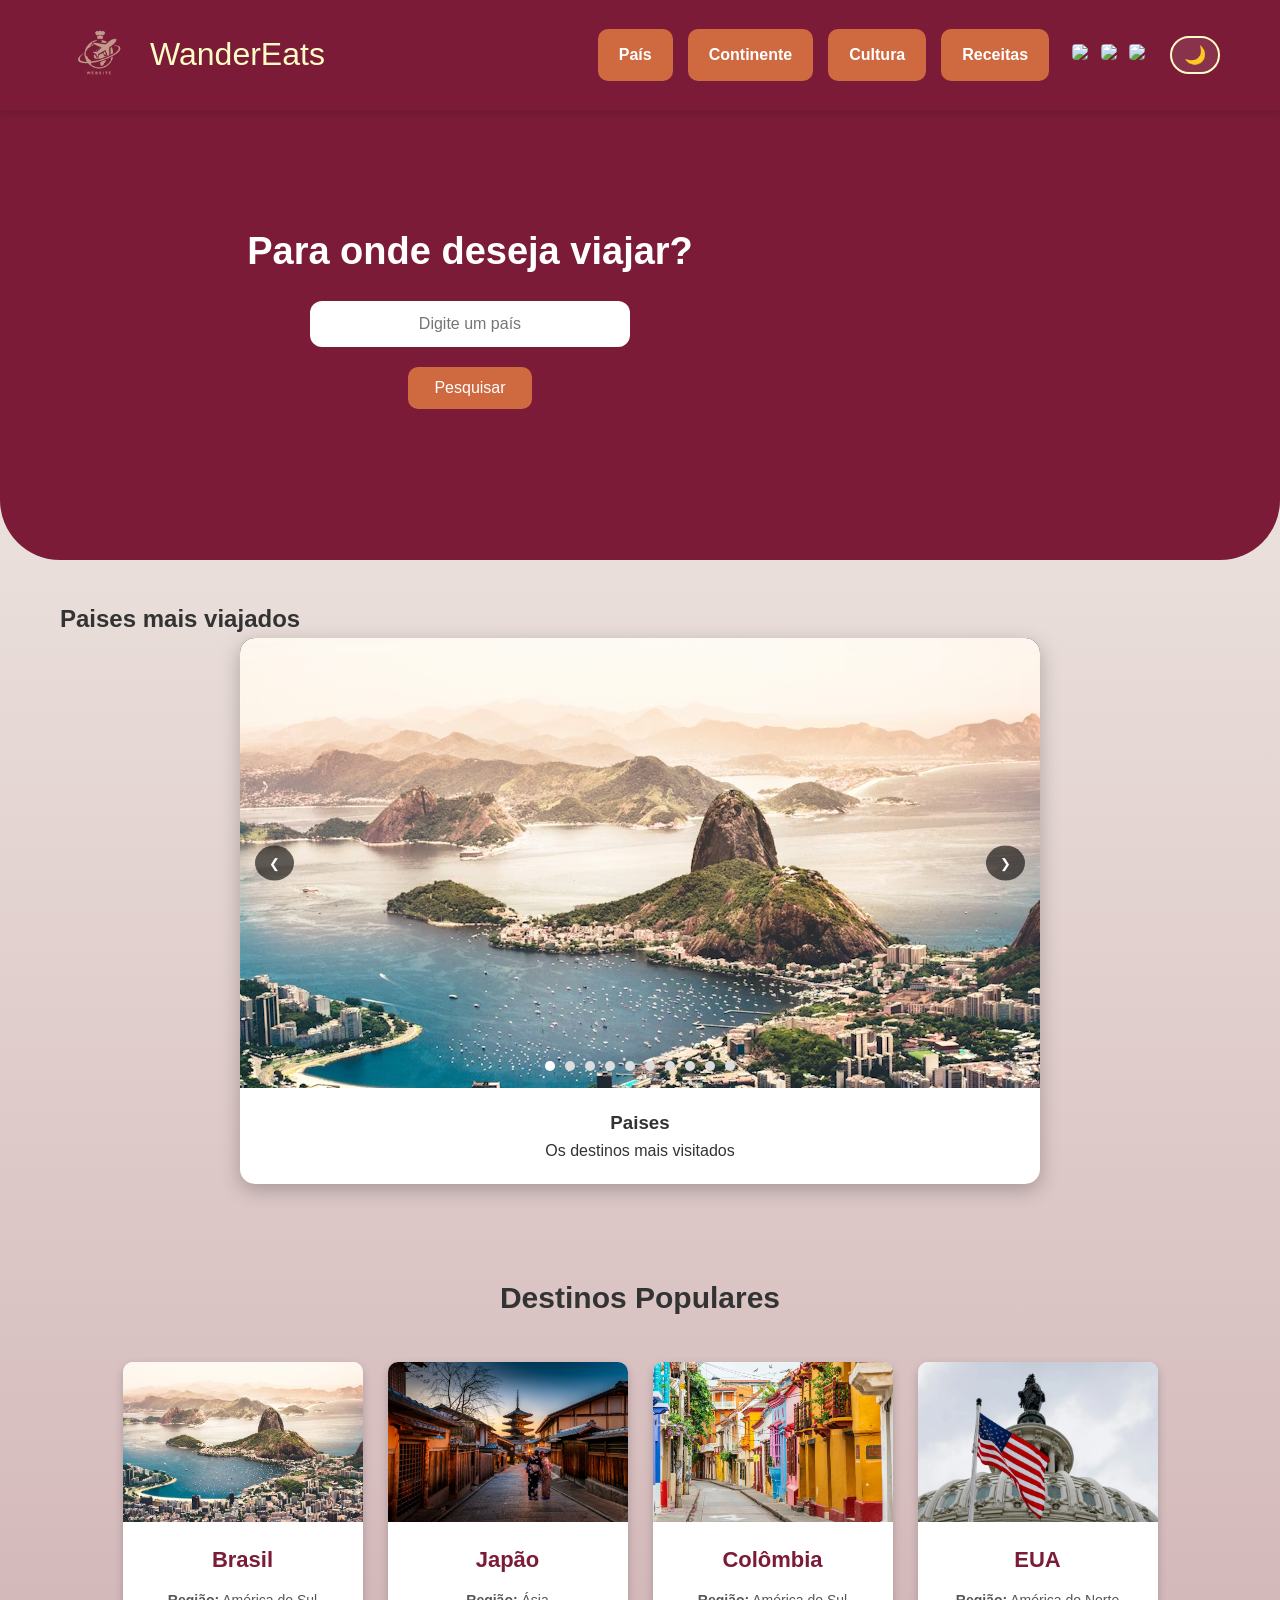
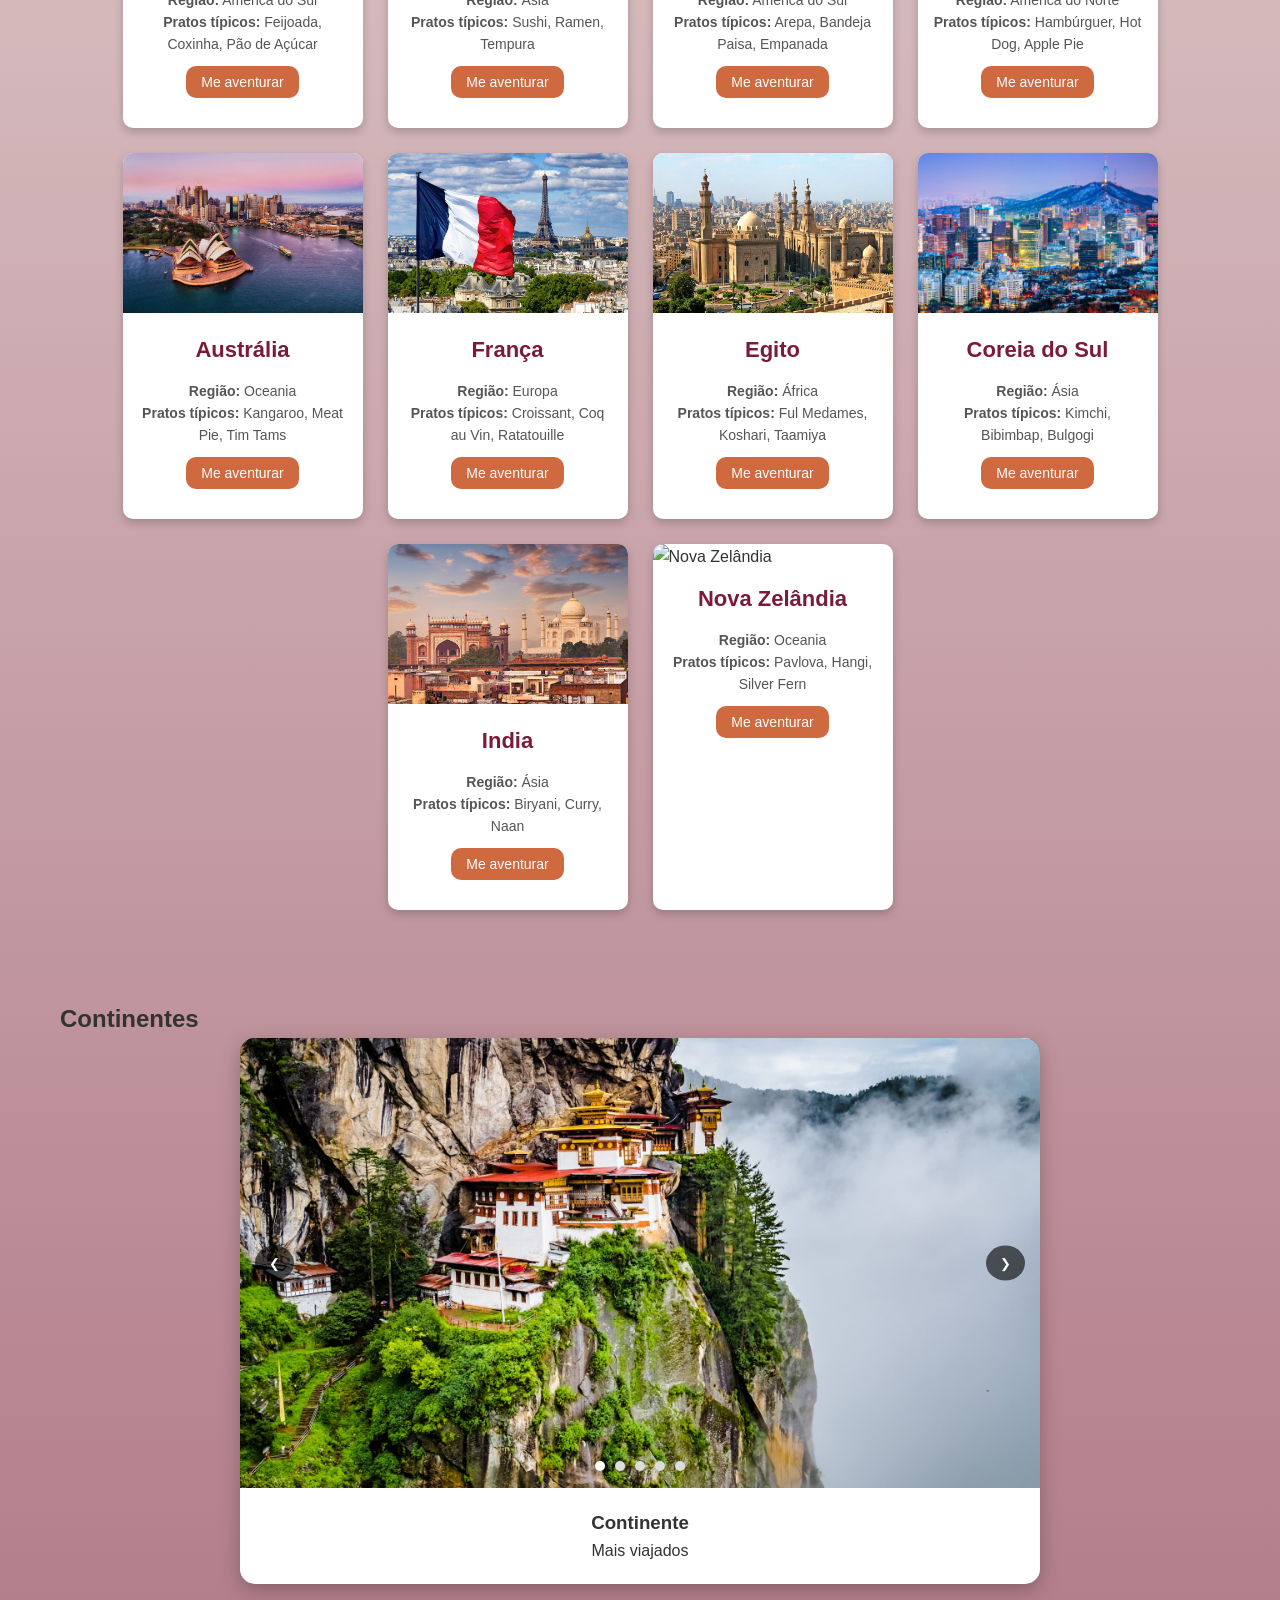
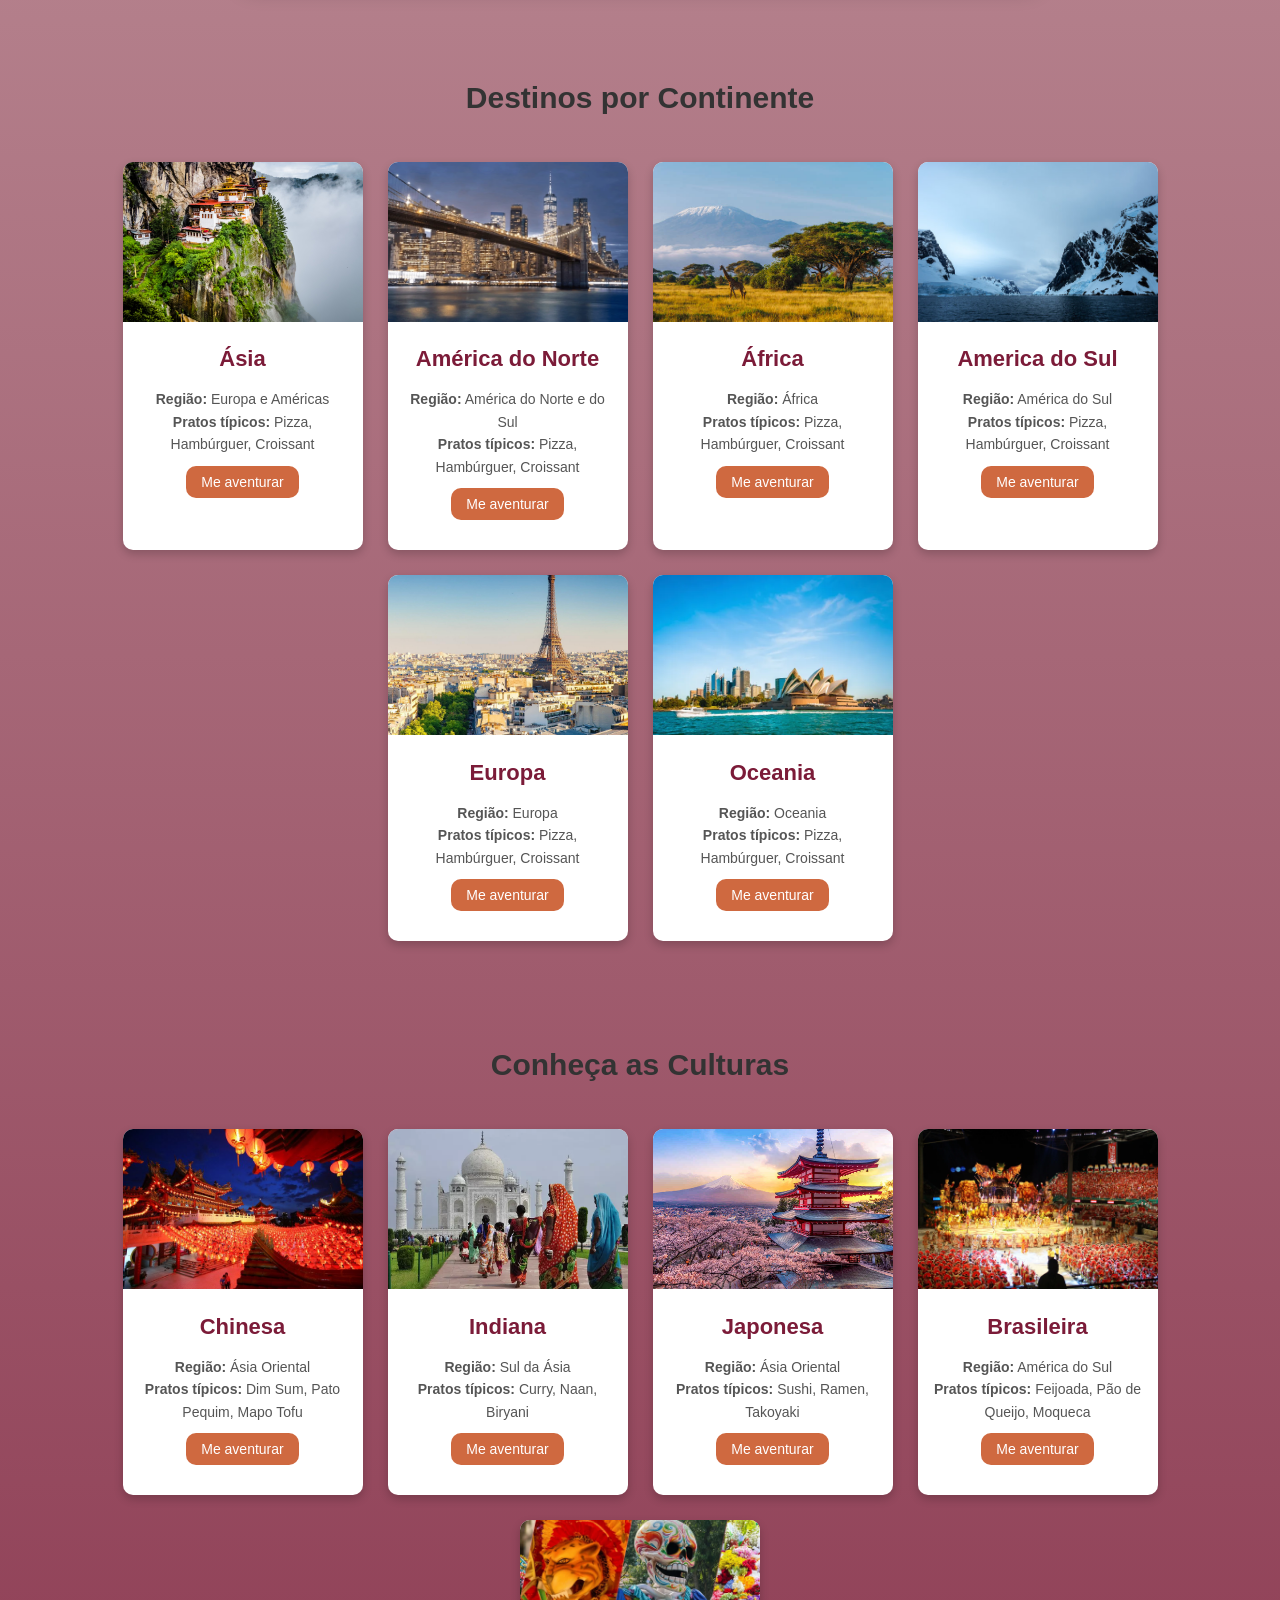
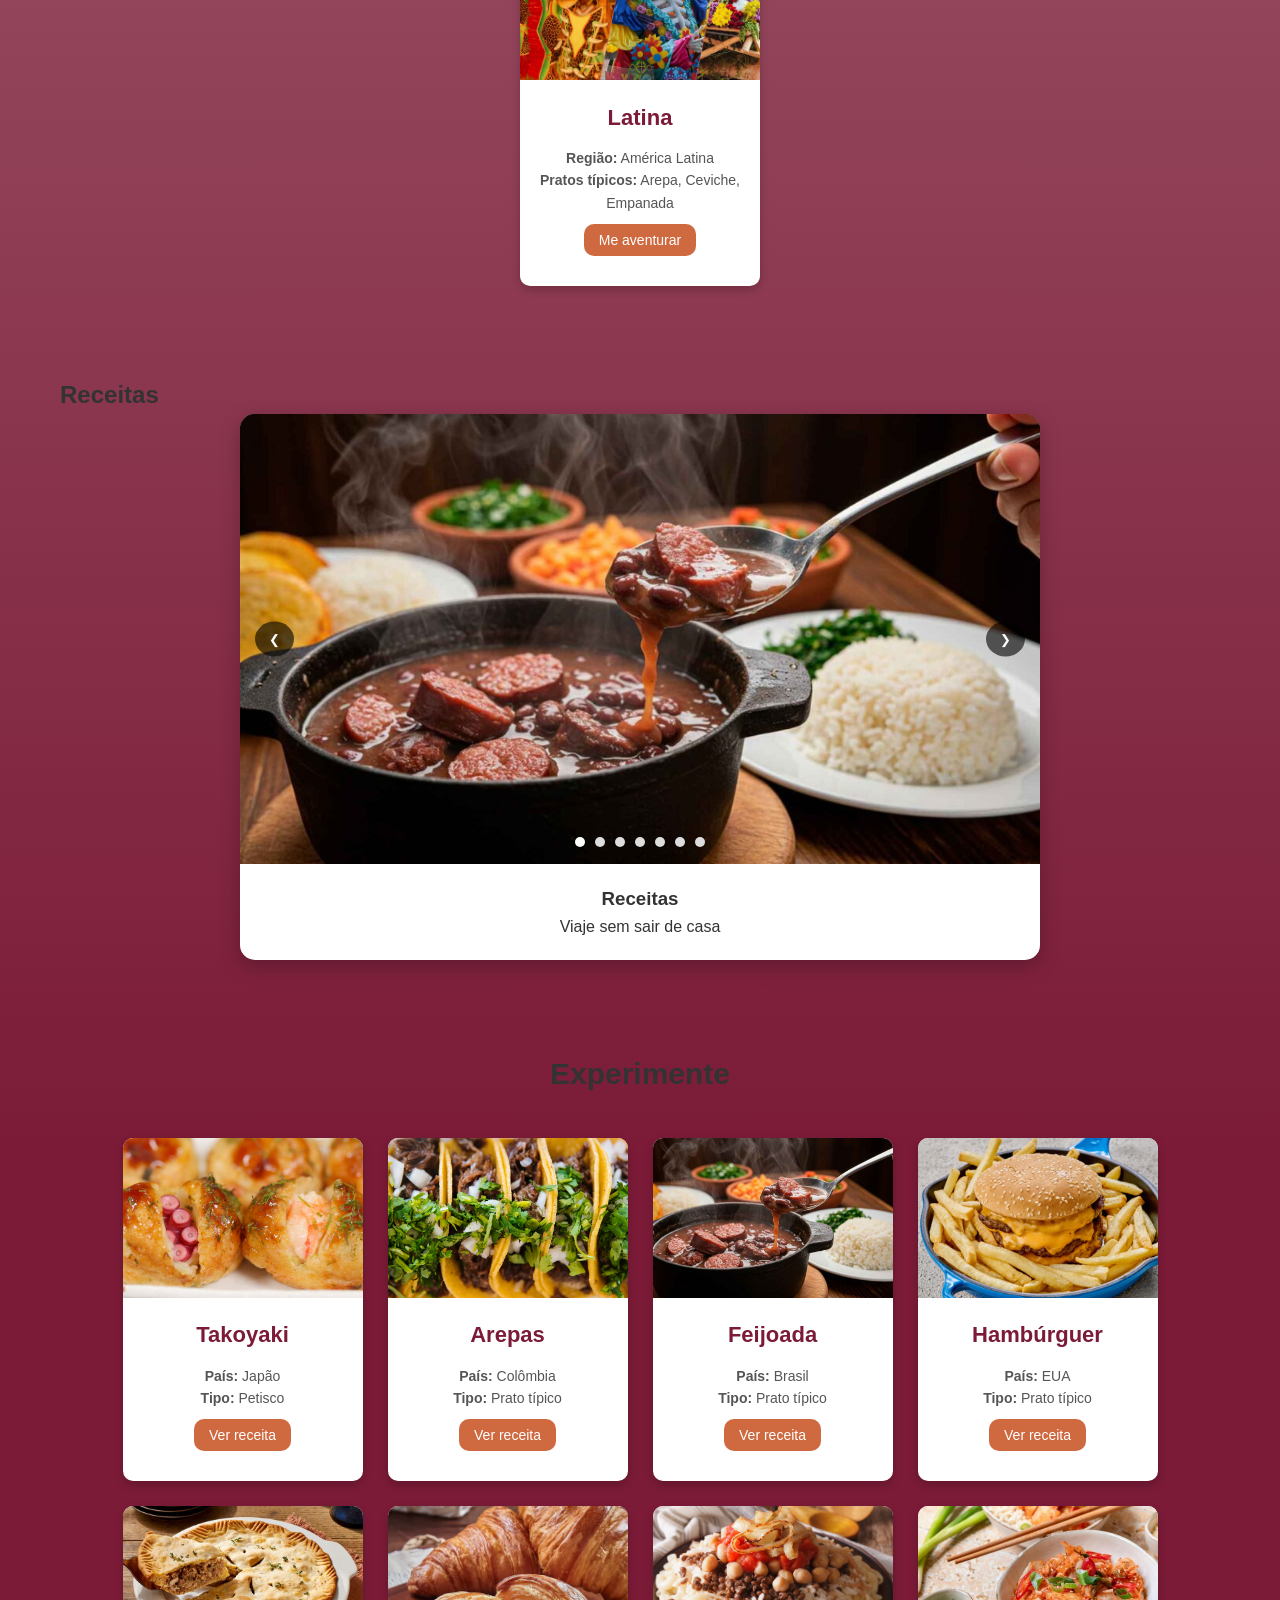
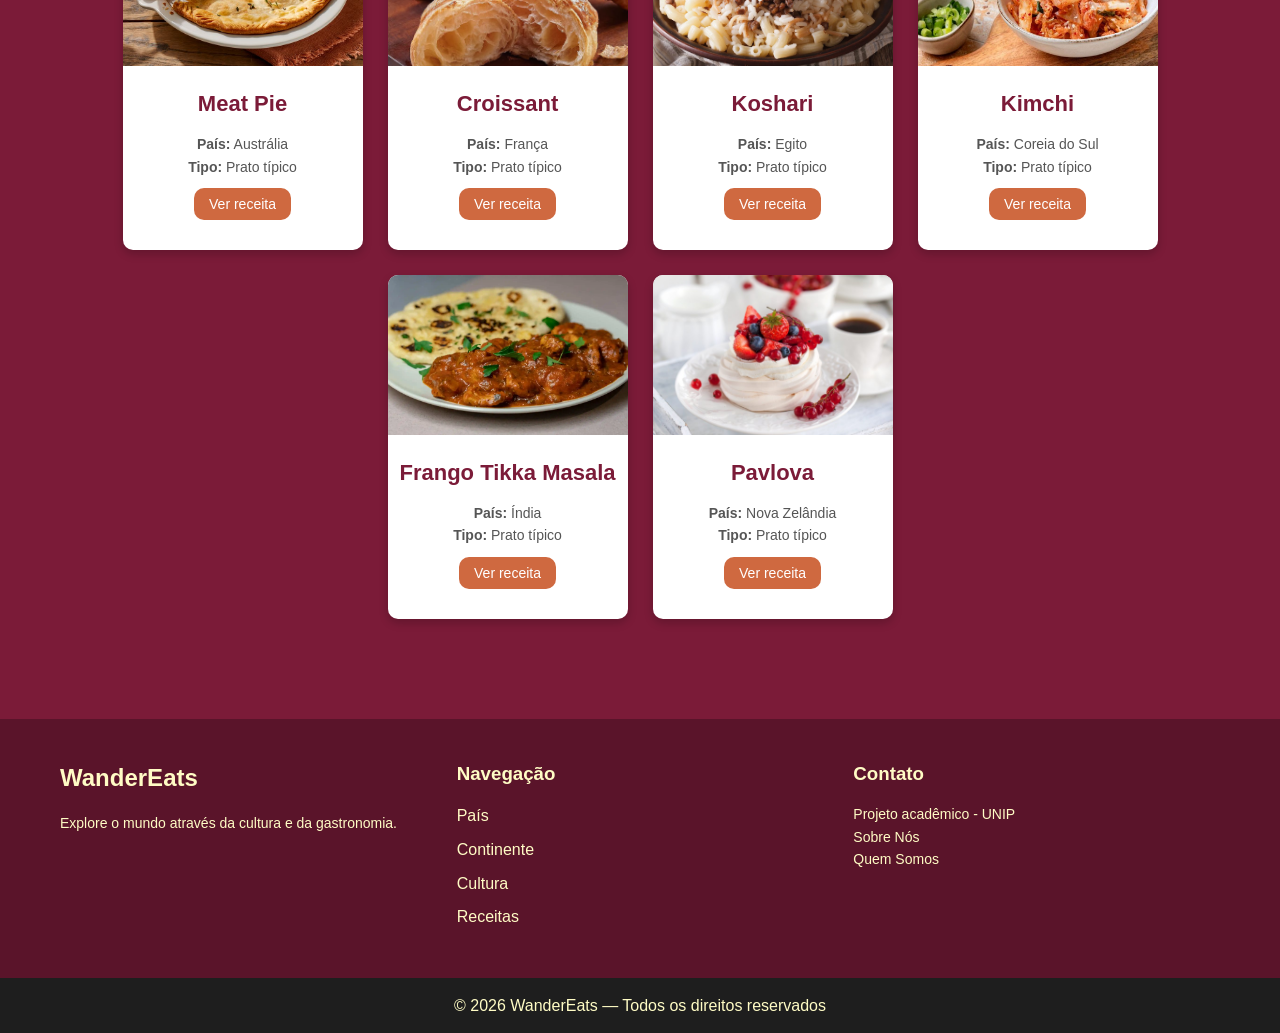
==== index.html @ 2af93350 "Update index.html" ====
<!DOCTYPE html>
<html lang="pt-BR">

<head>
  <meta charset="UTF-8">
  <meta name="viewport" content="width=device-width, initial-scale=1.0">
  <title>WanderEats</title>
  <link rel="stylesheet" href="estilo.css">
  <link rel="stylesheet" href="https://unpkg.com/leaflet/dist/leaflet.css" />
</head>

<div id="modal-sobre" class="modal-sobre">

  <div class="modal-sobre-conteudo">

    <span class="fechar" onclick="fecharSobre()">×</span>

    <h2>Sobre Nós</h2>

    <p> O <strong>WanderEats</strong> é um projeto acadêmico desenvolvido para conectar pessoas através da cultura, viagens e gastronomia.</p>
    <p>Nosso objetivo é proporcionar uma experiência interativa onde você pode explorar países, conhecer culturas e experimentar receitas típicas.</p>
    <p>Desenvolvido por estudantes de Ciência da Computação — UNIP.</p>

  </div>

</div>

<div id="modal-quem-somos" class="modal-sobre">

  <div class="modal-sobre-conteudo">

    <span class="fechar" onclick="fecharQuemSomos()">×</span>

    <h2>Quem Somos</h2>

    <p> Nosso grupo é formado por duas pessoas que desenvolveram o site: Isabela Alves e Marianna Satin.</p>
    <p> Por tres pessoas que coletaram as informações: Gabriela Ferreira, Letica Grazyela e Letica Moraes</p>

  </div>

</div>


<body>

<div vw class="enabled">
  <div vw-access-button class="active"></div>
  <div vw-plugin-wrapper>
    <div class="vw-plugin-top-wrapper"></div>
  </div>
</div>

<div id="modal-sobre" class="modal-sobre">
  <div class="modal-sobre-conteudo">
    <span class="fechar" onclick="fecharSobre()">×</span>
    <h2>Sobre Nós</h2>
    <p> O <strong>WanderEats</strong> é um projeto acadêmico desenvolvido para conectar pessoas através da cultura, viagens e gastronomia.</p>
    <p>Nosso objetivo é proporcionar uma experiência interativa onde você pode explorar países, conhecer culturas e experimentar receitas típicas.</p>
    <p>Desenvolvido por estudantes de Ciência da Computação — UNIP.</p>
  </div>
</div>

<div id="modal-quem-somos" class="modal-sobre">
  <div class="modal-sobre-conteudo">
    <span class="fechar" onclick="fecharQuemSomos()">×</span>
    <h2>Quem Somos</h2>
    <p> Nosso grupo é formado por duas pessoas que desenvolveram o site: Isabela Alves e Marianna Satin.</p>
    <p> Por tres pessoas que coletaram as informações: Gabriela Ferreira, Letica Grazyela e Letica Moraes</p>
  </div>
</div>
  
<header>
  <div class="header-container">

    <!-- LOGO -->
    <div class="logo" onclick="voltarHome()">
      <img src="imagens/logo.png" alt="WanderEats">
      WanderEats
    </div>

    <!-- BOTÃO MOBILE -->
    <div class="menu-toggle" onclick="toggleMenu()">☰</div>

    <!-- MENU + EXTRAS -->
    <div class="header-right">

      <nav class="menu" id="menu">

        <div class="menu-topo">
          <span class="menu-titulo">Menu</span>
          <span class="menu-fechar" onclick="toggleMenu()">✕</span>
        </div>

        <a href="#" onclick="carregarPagina('pais')">País</a>
        <a href="#" onclick="carregarPagina('continente')">Continente</a>
        <a href="#" onclick="carregarPagina('cultura')">Cultura</a>
        <a href="#" onclick="carregarPagina('receita')">Receitas</a>

        <!-- ITENS MOBILE -->
        <div class="menu-extra">
          <div class="menu-idioma">
            <img src="https://flagcdn.com/w40/br.png" onclick="mudarIdioma('pt')">
            <img src="https://flagcdn.com/w40/us.png" onclick="mudarIdioma('en')">
            <img src="https://flagcdn.com/w40/es.png" onclick="mudarIdioma('es')">
          </div>

          <button class="btn-dark" onclick="toggleDarkMode()">🌙</button>
        </div>
      </nav>

      <!-- DESKTOP -->
      <div class="bandeiras">
        <img src="https://flagcdn.com/w40/br.png" onclick="mudarIdioma('pt')">
        <img src="https://flagcdn.com/w40/us.png" onclick="mudarIdioma('en')">
        <img src="https://flagcdn.com/w40/es.png" onclick="mudarIdioma('es')">
      </div>

      <button class="btn-dark" onclick="toggleDarkMode()">🌙</button>

    </div>
  </div>

  <!-- OVERLAY -->
  <div class="overlay" onclick="toggleMenu()"></div>
</header>
  

<section class="hero">
<div class="hero-conteudo">
  <!-- TEXTO -->
  <div class="hero-texto">
    <h1 id="titulo">Para onde deseja viajar?</h1>

    <input id="busca" type="text" placeholder="Digite um país"
           onkeypress="if(event.key === 'Enter') buscar()"
           oninput="verificarBusca()">

    <button id="botaoBusca" class="botao" onclick="buscar()">Pesquisar</button>

    <div id="resultado-busca"></div>
  </div>

  <!-- MAPA -->
<div class="hero-mapa">
  <div id="globo"></div>
</div>

</div>
</section>

<section id="slider-pais" class="container destaque slider-area">

  <h2>Paises mais viajados</h2>

  <div class="card-principal">
    <div class="slider">
      <div class="slides">
        <img src="imagens/pais/brasil.png" alt="Brasil">
        <img src="imagens/pais/japao.png" alt="Japão">
        <img src="imagens/pais/colombia.png" alt="Colômbia">
        <img src="imagens/pais/eua.png" alt="EUA">
        <img src="imagens/pais/australia.png" alt="Austrália">
        <img src="imagens/pais/egito.png" alt="Egito">
        <img src="imagens/pais/franca.png" alt="França">
       <img src="imagens/pais/nova-zelândia.png" alt="Nova Zelândia">
       <img src="imagens/pais/india.png" alt="India">
       <img src="imagens/pais/coreia-do-sul.png" alt="Coreia do Sul">
      </div>

      <button class="prev">❮</button>
      <button class="next">❯</button>

      <div class="dots"></div>
    </div>

    <div class="info">
      <h3>Paises</h3>
      <p>Os destinos mais visitados</p>
    </div>
  </div>

</section>

<!-- DESTINOS POPULARES -->
<section id="secao-destinos" class="container destinos">
  <h2>Destinos Populares</h2>
  <div id="conteudo-pais"></div>
</section>

<section id="slider-continente" class="container destaque slider-area">

  <h2>Continentes</h2>

  <div class="card-principal">
    <div class="slider">
      <div class="slides">
        <img src="imagens/continentes/asia.png" alt="Asia">
        <img src="imagens/continentes/antartida.png" alt="Antárctida">
        <img src="imagens/continentes/america.png" alt="América">
        <img src="imagens/continentes/europa.png" alt="Europa">
        <img src="imagens/continentes/oceania.png" alt="Oceania">
      
      </div>

      <button class="prev">❮</button>
      <button class="next">❯</button>

      <div class="dots"></div>
    </div>

    <div class="info">
      <h3>Continente</h3>
      <p>Mais viajados</p>
    </div>
  </div>

</section>

<!-- CONTINENTES -->
<section id="secao-continentes" class="container destinos">
  <h2>Destinos por Continente</h2>
  <div id="conteudo-continentes"></div>
</section>

<!-- CULTURAS -->
<section id="secao-culturas" class="container destinos">
  <h2>Conheça as Culturas</h2>
  <div id="conteudo-culturas"></div>
</section>

<section id="slider-receita" class="container destaque slider-area">

  <h2>Receitas</h2>

  <div class="card-principal">
    <div class="slider">
      <div class="slides">
        <img src="imagens/receita/feijoada.png" alt="Feijoada">
        <img src="imagens/receita/takoyaki.png" alt="Takoyaki">
        <img src="imagens/receita/arepas.png" alt="Arepas">
        <img src="imagens/receita/meat-pie.png" alt="Meat Pie">
        <img src="imagens/receita/koshari.png" alt="Koshari">
        <img src="imagens/receita/croissant.png" alt="Croissant">
        <img src="imagens/receita/hamburguer.png" alt="Hamburguer">
      </div>

      <button class="prev">❮</button>
      <button class="next">❯</button>

      <div class="dots"></div>
    </div>

    <div class="info">
      <h3>Receitas</h3>
      <p>Viaje sem sair de casa</p>
    </div>
  </div>

</section>


<!-- RECEITAS -->
<section id="secao-receita" class="container destinos">
  <h2>Experimente</h2>
  <div id="conteudo-receita"></div>
</section>

<footer class="footer">

  <div class="footer-container">

    <!-- LOGO -->
    <div class="footer-col">
      <h2>WanderEats</h2>
      <p>Explore o mundo através da cultura e da gastronomia.</p>
    </div>

    <!-- MENU -->
    <div class="footer-col">
      <h3>Navegação</h3>
      <ul>
        <li><a href="#" onclick="carregarPagina('pais')">País</a></li>
        <li><a href="#" onclick="carregarPagina('continente')">Continente</a></li>
        <li><a href="#" onclick="carregarPagina('cultura')">Cultura</a></li>
        <li><a href="#" onclick="carregarPagina('receita')">Receitas</a></li>
      </ul>
    </div>

    <!-- CONTATO -->
    <div class="footer-col">
      <h3>Contato</h3>
      <p>Projeto acadêmico - UNIP</p>
      <p onclick="abrirSobre()" style="cursor:pointer;">
          Sobre Nós
      </p>
      <p onclick="abrirQuemSomos()" style="cursor:pointer;">
          Quem Somos
      </p>
    </div>

  </div>

  <div class="footer-bottom">
    © 2026 WanderEats — Todos os direitos reservados
  </div>

</footer>

<button id="btnTopo" onclick="window.scrollTo({top: 0, behavior: 'smooth'})">⌂</button>


<script src="https://unpkg.com/globe.gl@2.27.0"></script>
<script src="script.js"></script>

<script src="https://vlibras.gov.br/app/vlibras-plugin.js"></script>
<script>
  new window.VLibras.Widget('https://vlibras.gov.br/app');
</script>

</body>
</html>
---- estilo.css ----
/* ===========================
    ESTILOS GERAIS
=========================== */
* {
  margin: 0;
  padding: 0;
  box-sizing: border-box;
  font-family: 'Oswald', sans-serif;
}

body {
  background: linear-gradient(to bottom, #f5f3eb, #7b1b38 80%);
  padding-top: 80px;
  line-height: 1.6;
  color: #333;
}

/* ===========================
   CONTAINER
=========================== */
.container {
  max-width: 1200px;
  margin: 0 auto;
  width: 100%;
}

/* ===========================
   HEADER
=========================== */
header {
  position: fixed;
  top: 0;
  left: 0;
  width: 100%;
  background: #7b1b38;
  z-index: 100;
  box-shadow: 0 4px 6px rgba(0,0,0,0.1);
}

.header-container {
  max-width: 1200px;
  margin: 0 auto;
  display: flex;
  justify-content: space-between;
  align-items: center;
  padding: 15px 20px;
}

/* LOGO */
.logo {
  cursor: pointer;
  transition: transform 0.2s ease;
  display: flex;
  align-items: center;
  gap: 10px;
  font-size: 32px;
  color: #FFFCC5;
  
}


.logo:hover {
  transform: scale(1.05);
}

.logo img {
  height: 80px;
  width: auto;
}

/* BANDEIRAS */
.bandeiras img {
  width: 28px;
  margin-left: 8px;
  cursor: pointer;
  border-radius: 4px;
  transition: transform 0.2s;
}

.bandeiras img:hover {
  transform: scale(1.1);
}

/* ===========================
   HERO
=========================== */
.hero {
  position: relative;
  text-align: center;
  background: #7b1b38;
  color: white;
  padding: 90px 20px;
  border-bottom-left-radius: 60px;
  border-bottom-right-radius: 60px;
}

.hero-conteudo {
  display: flex;
  align-items: center;
  justify-content: center; /* centraliza o conjunto */
  gap: 40px; /* controla distância real */
}

.hero-texto {
  flex: 0 0 auto;
  max-width: 500px;
}

.hero-mapa {
  flex: 0 0 auto;
}

.hero-texto h1 {
  font-size: 38px;
  margin-bottom: 20px;
  font-weight: 700;
}
.hero input {
  padding: 14px 18px;
  width: 320px;
  max-width: 90%;
  border-radius: 12px;
  border: none;
  outline: none;
  font-size: 16px;
  text-align: center;
  margin-top: 10px;
  display: block;
  margin: 20px auto;
}

.botao {
  margin-top: 15px;
  padding: 12px 26px;
  font-size: 16px;
  background: #CF6940;
  border: none;
  color: white;
  border-radius: 10px;
  cursor: pointer;
  transition: 0.3s;
  display: block;
  margin: 10px auto;
}

.botao:hover {
  transform: scale(1.05);
}

#globo {
  width: 300px;
  height: 300px;
  margin: 0;
  aspect-ratio: 1 / 1;
}

#globo canvas {
  border-radius: 50%;
}

/* MOBILE */
@media (max-width: 768px) {
  .hero-conteudo {
    flex-direction: column;
    gap: 25px;
  }

  .hero-texto h1 {
    font-size: 28px;
  }

  .hero input {
    width: 90%;
  }

  .hero-mapa {
    width: 100%;
    max-width: 100%;
  }

  #globo {
    height: 250px;
  }
}


/* ===========================
   MENU
=========================== */
.menu {
  display: flex;
  align-items: center;
  gap: 15px;
  margin-top: 0; 
}

.menu a {
  text-decoration: none;
  background: #CF6940;
  border: 3px solid #CF6940;
  padding: 10px 18px;
  border-radius: 10px;
  font-weight: bold;
  color: white;
  cursor: pointer;
  transition: all 0.3s;
}

.menu a:hover {
  background: transparent;
  color: white;
}

.menu-extra {
  display: none;
}

.menu .menu-extra,
.menu .btn-dark,
.menu .menu-idioma {
  display: none;
}

.menu-fechar {
  display: none;
}

.menu-titulo {
  display: none;
}

/* ===========================
   DESTINOS / CARDS
=========================== */
.destinos {
  padding: 50px 20px;
}

.destinos h2 {
  text-align: center;
  font-size: 30px;
  margin-bottom: 40px;
}

.cards {
  display: flex;
  justify-content: center;
  gap: 25px;
  flex-wrap: wrap;
}

.card {
  width: 240px;
  background: white;
  border-radius: 10px;
  overflow: hidden;
  box-shadow: 0 4px 10px rgba(0,0,0,0.2);
  transition: transform 0.3s, box-shadow 0.3s;
}

.card:hover {
  transform: translateY(-5px);
  box-shadow: 0 8px 20px rgba(0,0,0,0.25);
}

.card img {
  width: 100%;
  height: 160px;
  object-fit: cover;
}

.card h3 {
  padding: 12px;
  text-align: center;
  font-size: 22px;
  color: #7b1b38;
}

/* ===========================
   MODAL
=========================== */
.modal {
  display: none;     
  position: fixed;
  top: 0;
  left: 0;
  width: 100%;
  height: 100%;
  background: rgba(221, 217, 206, 0.95);
  z-index: 1000;
  overflow-y: auto;
  justify-content: center;
  align-items: flex-start;
  padding: 60px 20px;
}

.modal-conteudo {
  max-width: 900px;
  width: 100%;        
  background: white;
  padding: 30px;
  border-radius: 12px;
  box-shadow: 0 6px 20px rgba(0,0,0,0.2);
}

.modal-conteudo img {
  max-width: 100%;
}
.modal-titulo {
  color: #7b1b38;
  font-size: 36px;
  margin-top: 0;
}

.modal-subtitulo {
  color: #CF6940;
  font-size: 22px;
  margin: 25px 0 10px;
}

.modal-bloco {
  overflow: hidden;
  margin-bottom: 20px;
}

.modal-img-direita,
.modal-img-esquerda {
  width: 45%;
  border-radius: 10px;
  margin: 0 20px 15px 0;
  float: left;
}

.modal-img-direita {
  float: right;
  margin: 0 0 15px 20px;
}

.modal-texto {
  line-height: 1.8;
  color: #333;
}

.modal-voltar {
  clear: both;
  text-align: center;
  margin-top: 40px;
  padding-bottom: 20px;
}

/* ===========================
   FOOTER
=========================== */

.footer {
  background: #5a142a;
  color: #FFFCC5;
  margin-top: 50px;
}

.footer-container {
  max-width: 1200px;
  margin: 0 auto;
  padding: 40px 20px;
  display: flex;
  justify-content: space-between;
  flex-wrap: wrap;
  gap: 30px;
  align-items: flex-start; 
}

.footer-col {
  flex: 1 1 250px; 
  min-width: 220px;
}

.footer-col h2,
.footer-col h3 {
  margin-bottom: 15px;
}

.footer-col p {
  font-size: 14px;
  line-height: 1.6;
}

.footer-col ul {
  list-style: none;
}

.footer-col ul li {
  margin-bottom: 8px;
}

.footer-col a {
  text-decoration: none;
  color: #FFFCC5;
  transition: 0.3s;
}

.footer-col a:hover {
  color: #CF6940;
}

.footer-bottom {
  width: 100%;
  text-align: center;
  padding: 15px;
  background: #5a142a;
}

/* ===========================
   BOTÃO TOPO
=========================== */
#btnTopo {
  display: none;
  position: fixed;
  bottom: 30px;
  left: 30px;
  background: #7b1b38;
  color: #FFFCC5;
  border: none;
  border-radius: 50%;
  width: 50px;
  height: 50px;
  font-size: 22px;
  cursor: pointer;
  box-shadow: 0 4px 10px rgba(0,0,0,0.3);
  transition: background 0.3s, transform 0.3s;
  z-index: 999;
}

#btnTopo:hover {
  background: #CF6940;
  transform: scale(1.1);
}

/* ===========================
   RESPONSIVO
=========================== */
@media (max-width: 768px) {
  .hero h1 {
    font-size: 28px;
  }
  .menu { gap: 10px; }
  .menu a { padding: 8px 12px; font-size: 14px; }
  .hero-conteudo { flex-direction: column; }
  .modal-img-direita,
  .modal-img-esquerda {
    float: none;
    width: 100%;
    margin: 0 0 15px 0;
  }
}


/* ===========================
   CARD DESTAQUE 
=========================== */

.destaque {
  padding: 40px 20px;
}

.card-principal {
  max-width: 800px;
  margin: 0 auto;
  background: white;
  border-radius: 15px;
  overflow: hidden;
  box-shadow: 0 6px 20px rgba(0,0,0,0.25);
}

.card-principal .slider {
  position: relative;
  width: 100%;
  aspect-ratio: 16/9;
  overflow: hidden;
}

.card-principal .slides {
  display: flex;
  transition: transform 0.5s ease;
}

.card-principal .slides img {
  width: 100%;
  height: 100%;
  flex-shrink: 0;
  object-fit: contain;
  background: #000;
}

.card-principal .prev,
.card-principal .next {
  position: absolute;
  top: 50%;
  transform: translateY(-50%);
  background: rgba(0,0,0,0.6);
  color: white;
  border: none;
  padding: 10px 14px;
  cursor: pointer;
  border-radius: 50%;
}

.card-principal .prev { left: 15px; }
.card-principal .next { right: 15px; }

.card-principal .dots {
  position: absolute;
  bottom: 10px;
  width: 100%;
  text-align: center;
}

.card-principal .dot {
  height: 10px;
  width: 10px;
  margin: 0 5px;
  background: #ddd;
  border-radius: 50%;
  display: inline-block;
}

.card-principal .dot.active {
  background: white;
}

.card-principal .info {
  padding: 20px;
  text-align: center;
}

/* ===========================
   HEADER E MENU RESPONSIVO
=========================== */

.header-right {
  display: flex;
  align-items: center;
  gap: 15px;
}

.menu-toggle {
  display: none;
  font-size: 28px;
  color: #FFFCC5;
  cursor: pointer;
}

/* MOBILE */
@media (max-width: 768px) {

  .header-container {
    flex-wrap: wrap;
  }

  .menu-toggle {
    display: block;
  }

  .header-right {
  display: flex;
  align-items: center;
  gap: 10px;
}

.menu {
  position: fixed;
  top: 0;
  right: -100%;
  width: 75%;
  height: 100vh;
  background: #7b1b38;
  display: flex;
  flex-direction: column;
  align-items: center;
  justify-content: center;
  gap: 20px;
  transition: right 0.4s ease;
  z-index: 1000;
  box-shadow: -5px 0 20px rgba(0,0,0,0.3);

}

.menu.ativo {
  right: 0;
}

.menu a {
  width: 80%;
  text-align: center;
  padding: 15px;
  font-size: 18px;
  border-radius: 12px;
  background: rgba(255,255,255,0.1);
  border: none;
}

.menu a:hover {
  background: #CF6940;
}
.menu-extra {
  margin-top: 30px;
  display: flex;
  flex-direction: column;
  align-items: center;
  gap: 20px;
}

.menu-idioma img {
  width: 32px;
  margin: 0 6px;
  cursor: pointer;
  border-radius: 6px;
  transition: 0.3s;
}

.menu-idioma img:hover {
  transform: scale(1.1);
}

.menu .menu-extra {
  display: flex;
}

.menu .btn-dark {
  display: inline-block;
}

.menu .menu-idioma {
  display: flex;
}

.menu-topo {
  width: 100%;
  display: flex;
  justify-content: space-between;
  align-items: center;
  padding: 20px;
  color: #FFFCC5;
  font-size: 20px;
  font-weight: bold;
}

 .menu-fechar {
    display: block;
    position: absolute;
    top: 20px;
    right: 20px;
    font-size: 28px;
    color: #FFFCC5;
    cursor: pointer;
  }

  .menu-titulo {
    display: block;
    text-align: center;
    font-size: 20px;
    color: #FFFCC5;
    margin-bottom: 20px;
    font-weight: bold;
  }

/* OVERLAY */
.overlay {
  position: fixed;
  top: 0;
  left: 0;
  width: 100%;
  height: 100%;

  background: rgba(0,0,0,0.5);

  opacity: 0;
  visibility: hidden;

  transition: 0.3s;
  z-index: 999;
}

.overlay.ativo {
  opacity: 1;
  visibility: visible;
}

.bandeiras,
.header-right > .btn-dark {
  display: none;
}
}

/* ===========================
   MODAL SOBRE NÓS
=========================== */

.modal-sobre {
  display: none;
  position: fixed;
  top: 0;
  left: 0;
  width: 100%;
  height: 100%;
  background: rgba(0,0,0,0.7);
  z-index: 2000;

  justify-content: center;
  align-items: center;
}

.modal-sobre-conteudo {
  background: white;
  max-width: 600px;
  width: 90%;
  padding: 30px;
  border-radius: 12px;
  text-align: center;
  position: relative;
  animation: aparecer 0.3s ease;
}

.modal-sobre-conteudo h2 {
  color: #7b1b38;
  margin-bottom: 20px;
}

.modal-sobre-conteudo p {
  margin-bottom: 15px;
  line-height: 1.6;
}

.fechar {
  position: absolute;
  top: 10px;
  right: 15px;
  font-size: 28px;
  cursor: pointer;
}

@keyframes aparecer {
  from {
    transform: translateY(-20px);
    opacity: 0;
  }
  to {
    transform: translateY(0);
    opacity: 1;
  }
}

/* ===========================
   SLIDER
=========================== */

.slides {
  cursor: grab;
}

.slides:active {
  cursor: grabbing;
}

/* ===========================
    DARK MODE
=========================== */

.btn-dark {
  background: rgba(255,255,255,0.1);
  border: 2px solid #FFFCC5;
  color: #FFFCC5;
  padding: 6px 12px;
  border-radius: 20px;
  cursor: pointer;
  margin-left: 10px;
  font-size: 18px;
  transition: all 0.3s ease;
}

/* HOVER */
.btn-dark:hover {
  background: #CF6940;
  transform: scale(1.1);
}

/* CLIQUE */
.btn-dark:active {
  transform: scale(0.95);
}

/* DARK MODE BASE */
.dark {
  background: #121212;
  color: #eee;
}

/* HEADER */
.dark header {
  background: #1e1e1e;
}

/* HERO */
.dark .hero {
  background: #1e1e1e;
}

/* CARDS */
.dark .card,
.dark .card-principal {
  background: #1e1e1e;
  color: white;
}

/* MENU */
.dark .menu a {
  background: #333;
  border-color: #333;
}

/* FOOTER */
.dark footer {
  background: #1e1e1e;
}
.footer-bottom {
  background: #1e1e1e;
}

/* INPUT */
.dark input {
  background: #333;
  color: white;
}

/* BOTÕES */
.dark .botao {
  background: #444;
}

.dark .modal {
  background: rgba(0, 0, 0, 0.85);
}

.dark .modal-conteudo {
  background: #1e1e1e;
  color: #eee;
}

.dark .modal-titulo {
  color: #FFFCC5;
}

.dark .modal-subtitulo {
  color: #CF6940;
}

.dark .modal-texto {
  color: #ddd;
}

.dark .menu {
  background: #121212; 
}

.dark .menu a {
  background: #1e1e1e;
  border-color: #333;
  color: #eee;
}

.dark .menu a:hover {
  background: #CF6940;
  color: white;
}

.dark .menu-titulo {
  color: #FFFCC5;
}

.dark .menu-fechar {
  color: #FFFCC5;
}

.dark .overlay {
  background: rgba(0,0,0,0.7);
}

.modal-sobre {
  background: rgba(0, 0, 0, 0.8);
  color: #000000;
  border-color: #333;
}

/* ===========================
    AUDIO E DESTAQUE FALA
=========================== */

.botao-audio {
  display: flex;
  align-items: center;
  gap: 8px;
}


.botao-audio.tocando .icone {
  animation: pulse 1s infinite;
}

@keyframes pulse {
  0% { transform: scale(1); }
  50% { transform: scale(1.4); }
  100% { transform: scale(1); }
}

.modal-texto {
  transition: 0.3s;
}

.modal-texto.ativo {
  background: #fff3cd;
  padding: 5px;
  border-radius: 6px;
}
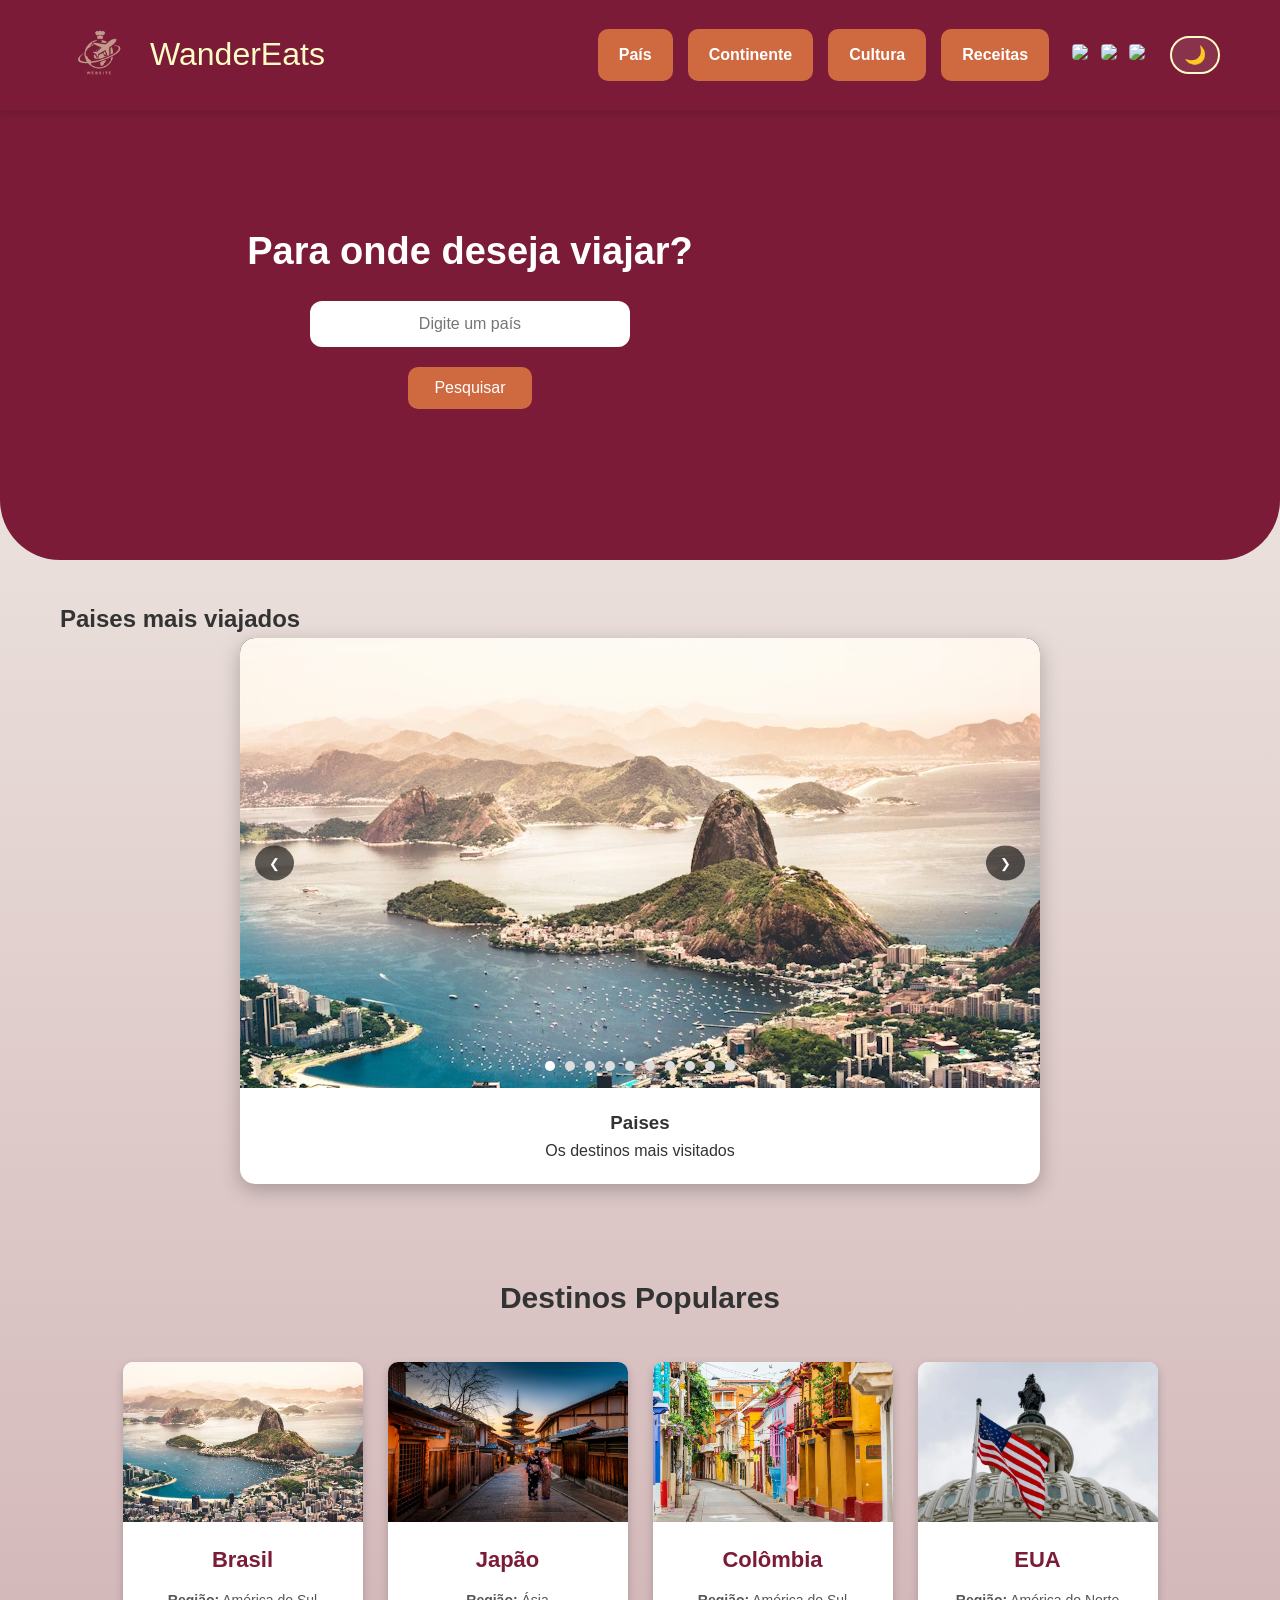
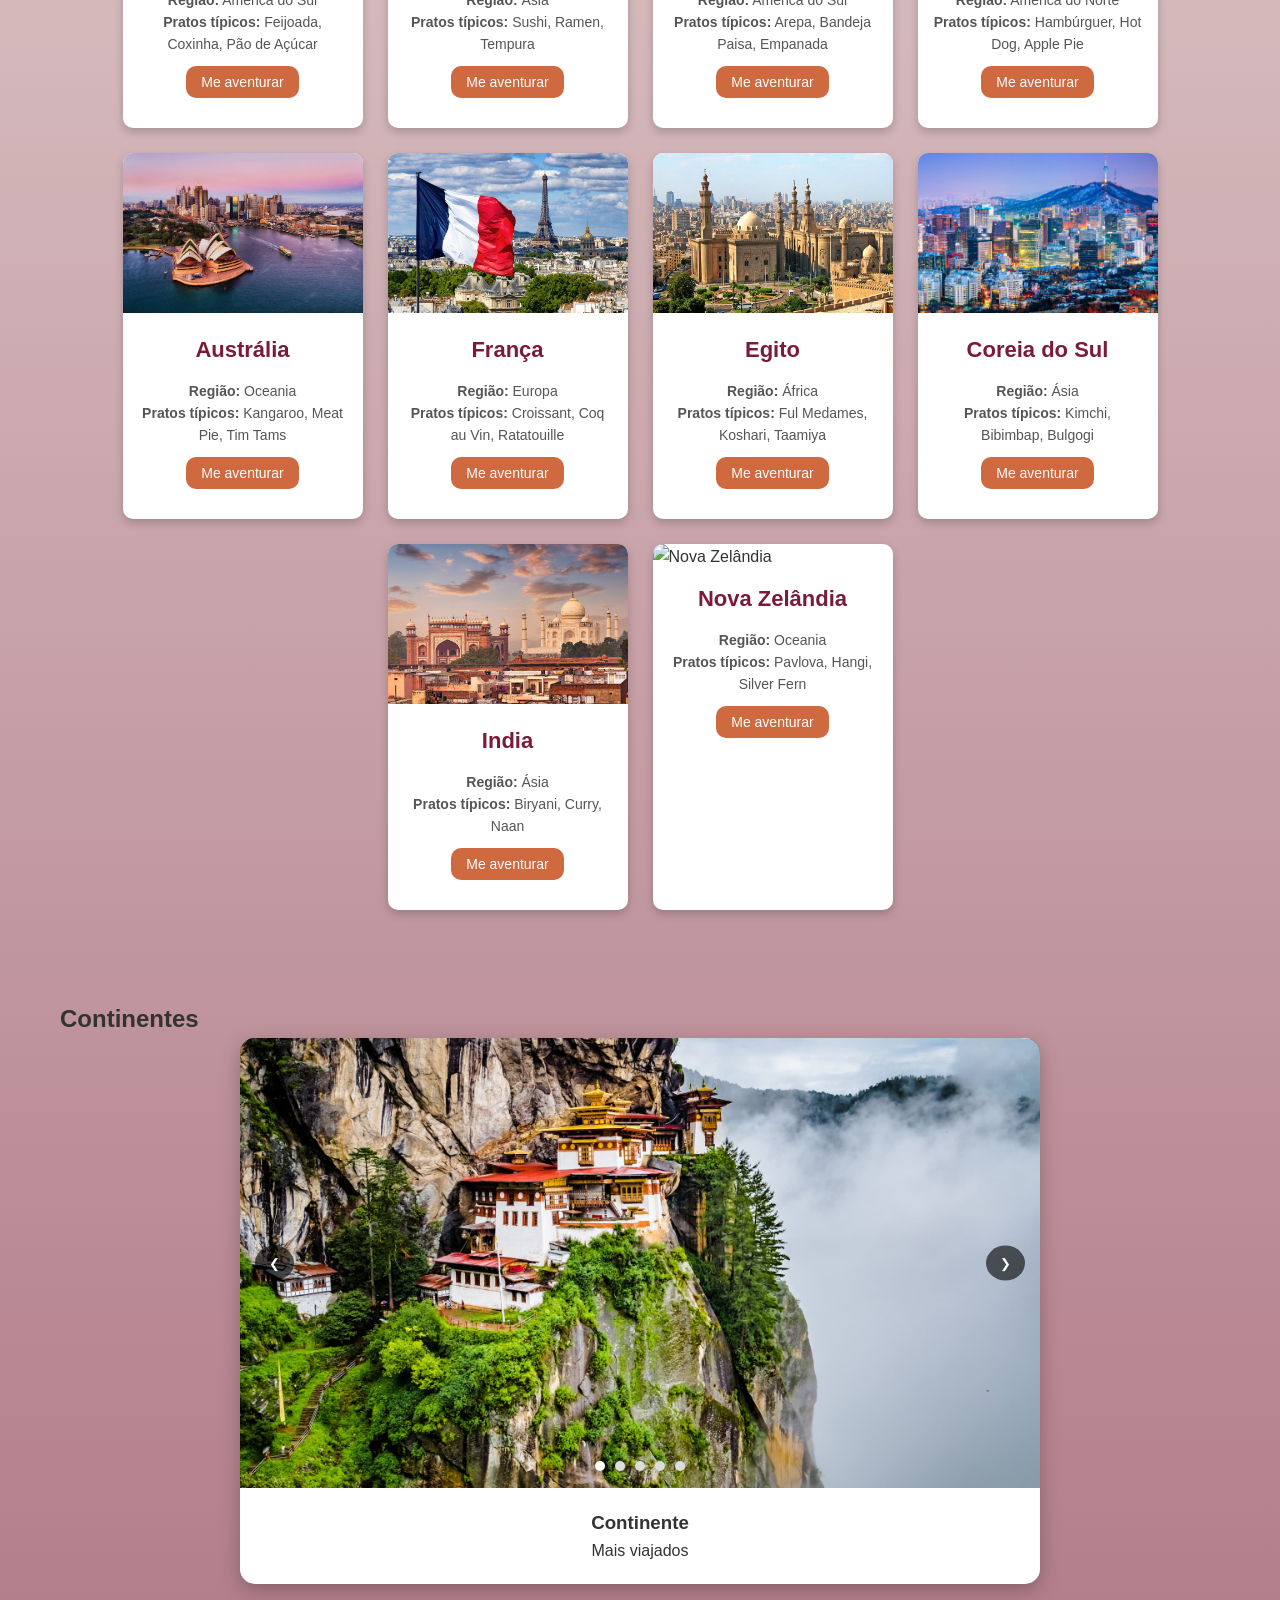
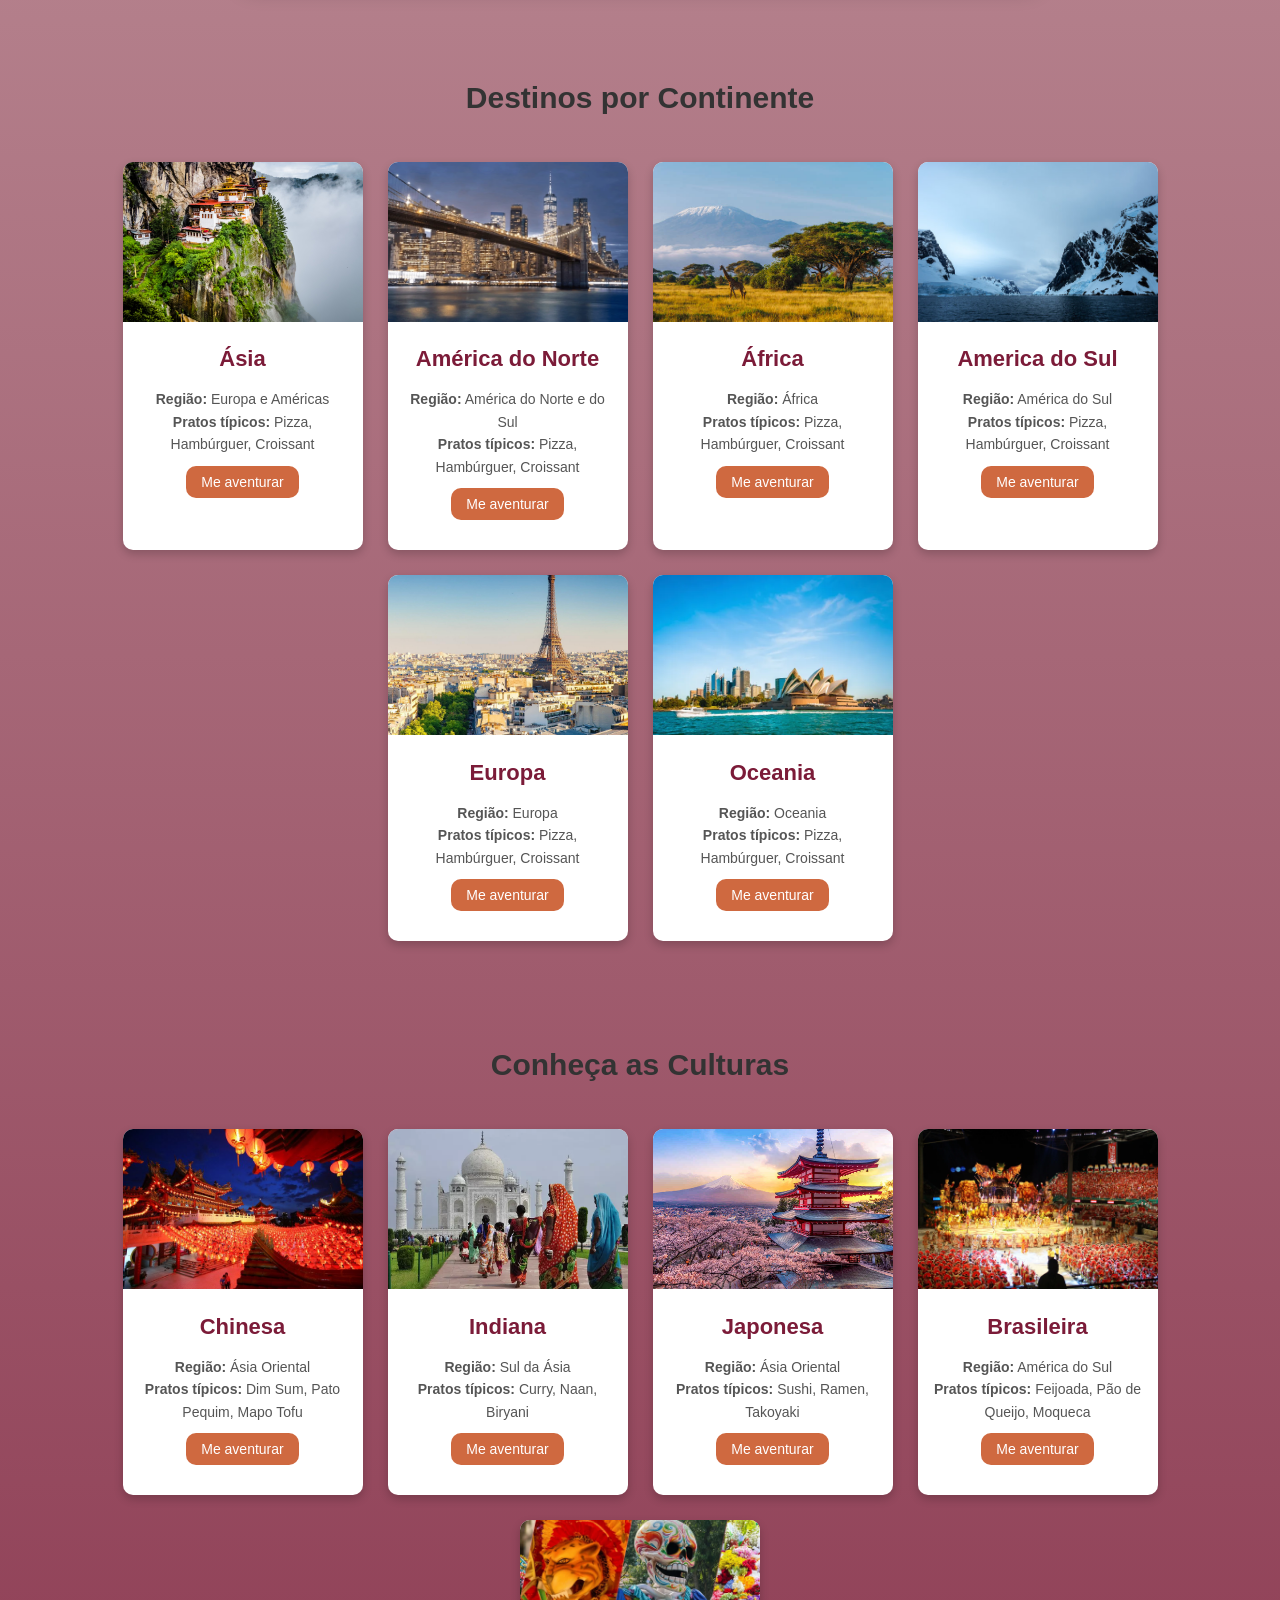
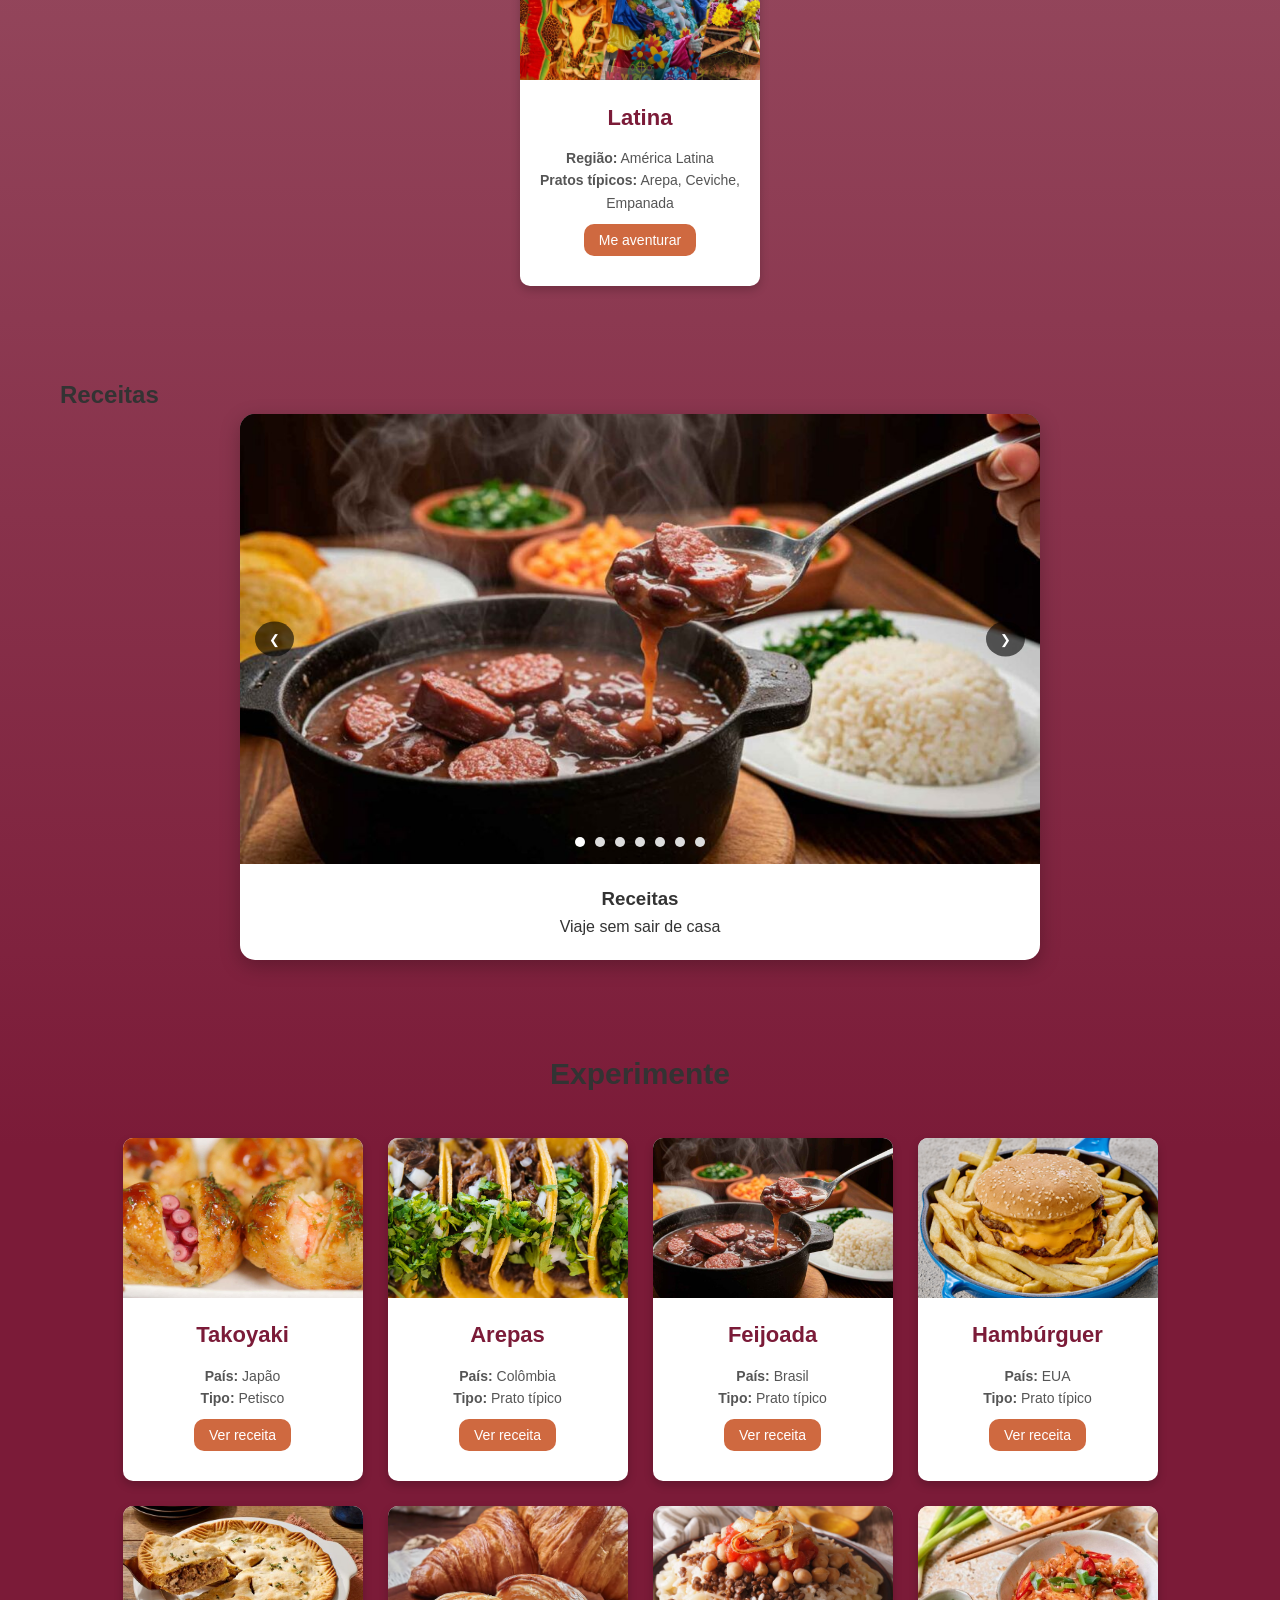
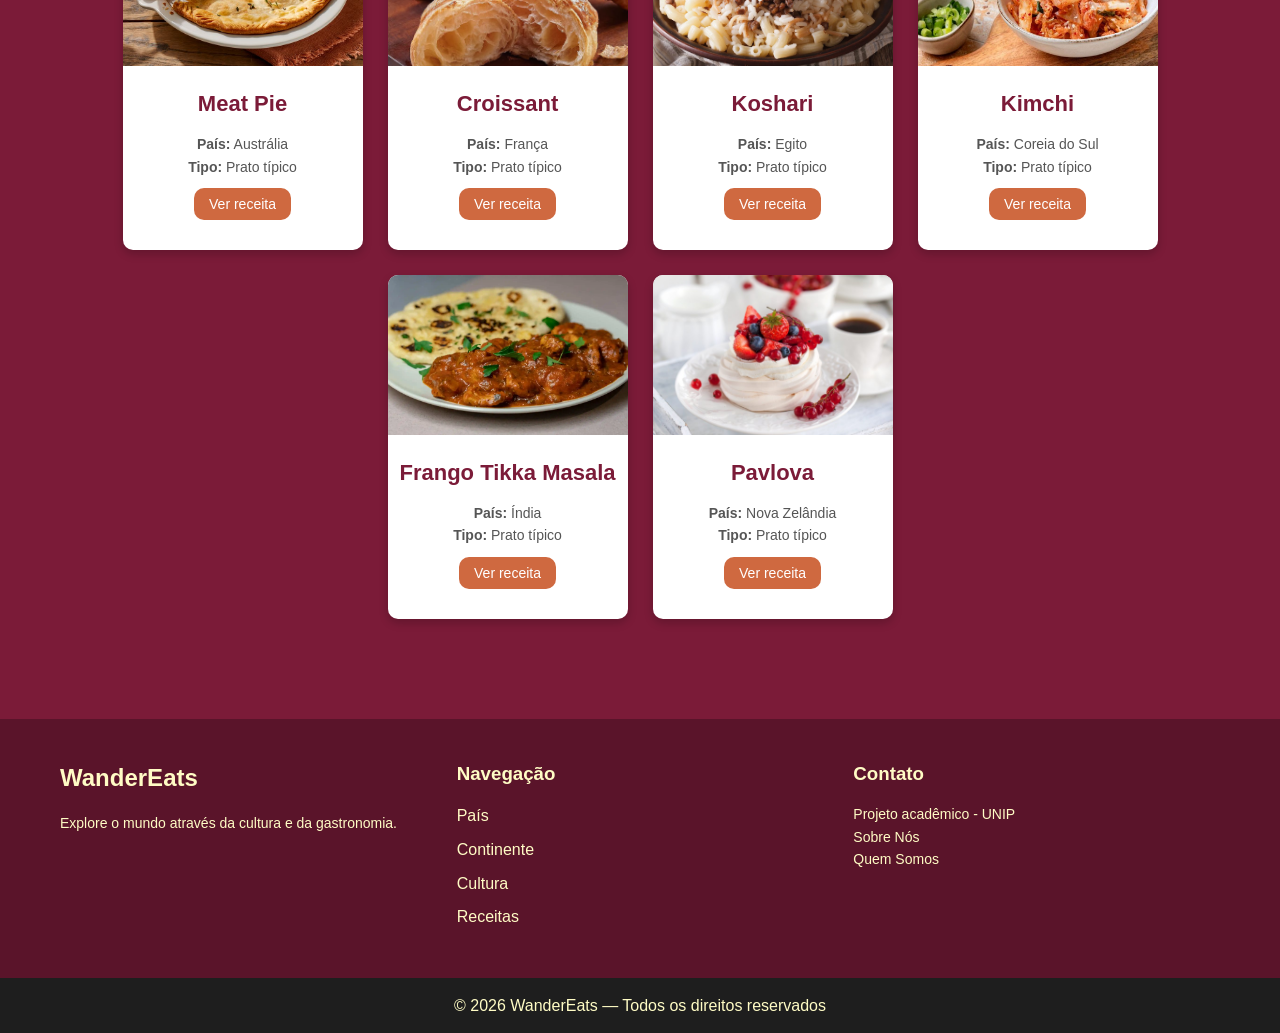
==== commit 3db1569f: "Update index.html" ====
--- a/index.html
+++ b/index.html
@@ -9,36 +9,7 @@
   <link rel="stylesheet" href="https://unpkg.com/leaflet/dist/leaflet.css" />
 </head>
 
-<div id="modal-sobre" class="modal-sobre">
-
-  <div class="modal-sobre-conteudo">
-
-    <span class="fechar" onclick="fecharSobre()">×</span>
-
-    <h2>Sobre Nós</h2>
-
-    <p> O <strong>WanderEats</strong> é um projeto acadêmico desenvolvido para conectar pessoas através da cultura, viagens e gastronomia.</p>
-    <p>Nosso objetivo é proporcionar uma experiência interativa onde você pode explorar países, conhecer culturas e experimentar receitas típicas.</p>
-    <p>Desenvolvido por estudantes de Ciência da Computação — UNIP.</p>
-
-  </div>
-
-</div>
-
-<div id="modal-quem-somos" class="modal-sobre">
-
-  <div class="modal-sobre-conteudo">
-
-    <span class="fechar" onclick="fecharQuemSomos()">×</span>
-
-    <h2>Quem Somos</h2>
-
-    <p> Nosso grupo é formado por duas pessoas que desenvolveram o site: Isabela Alves e Marianna Satin.</p>
-    <p> Por tres pessoas que coletaram as informações: Gabriela Ferreira, Letica Grazyela e Letica Moraes</p>
-
-  </div>
-
-</div>
+
 
 
 <body>
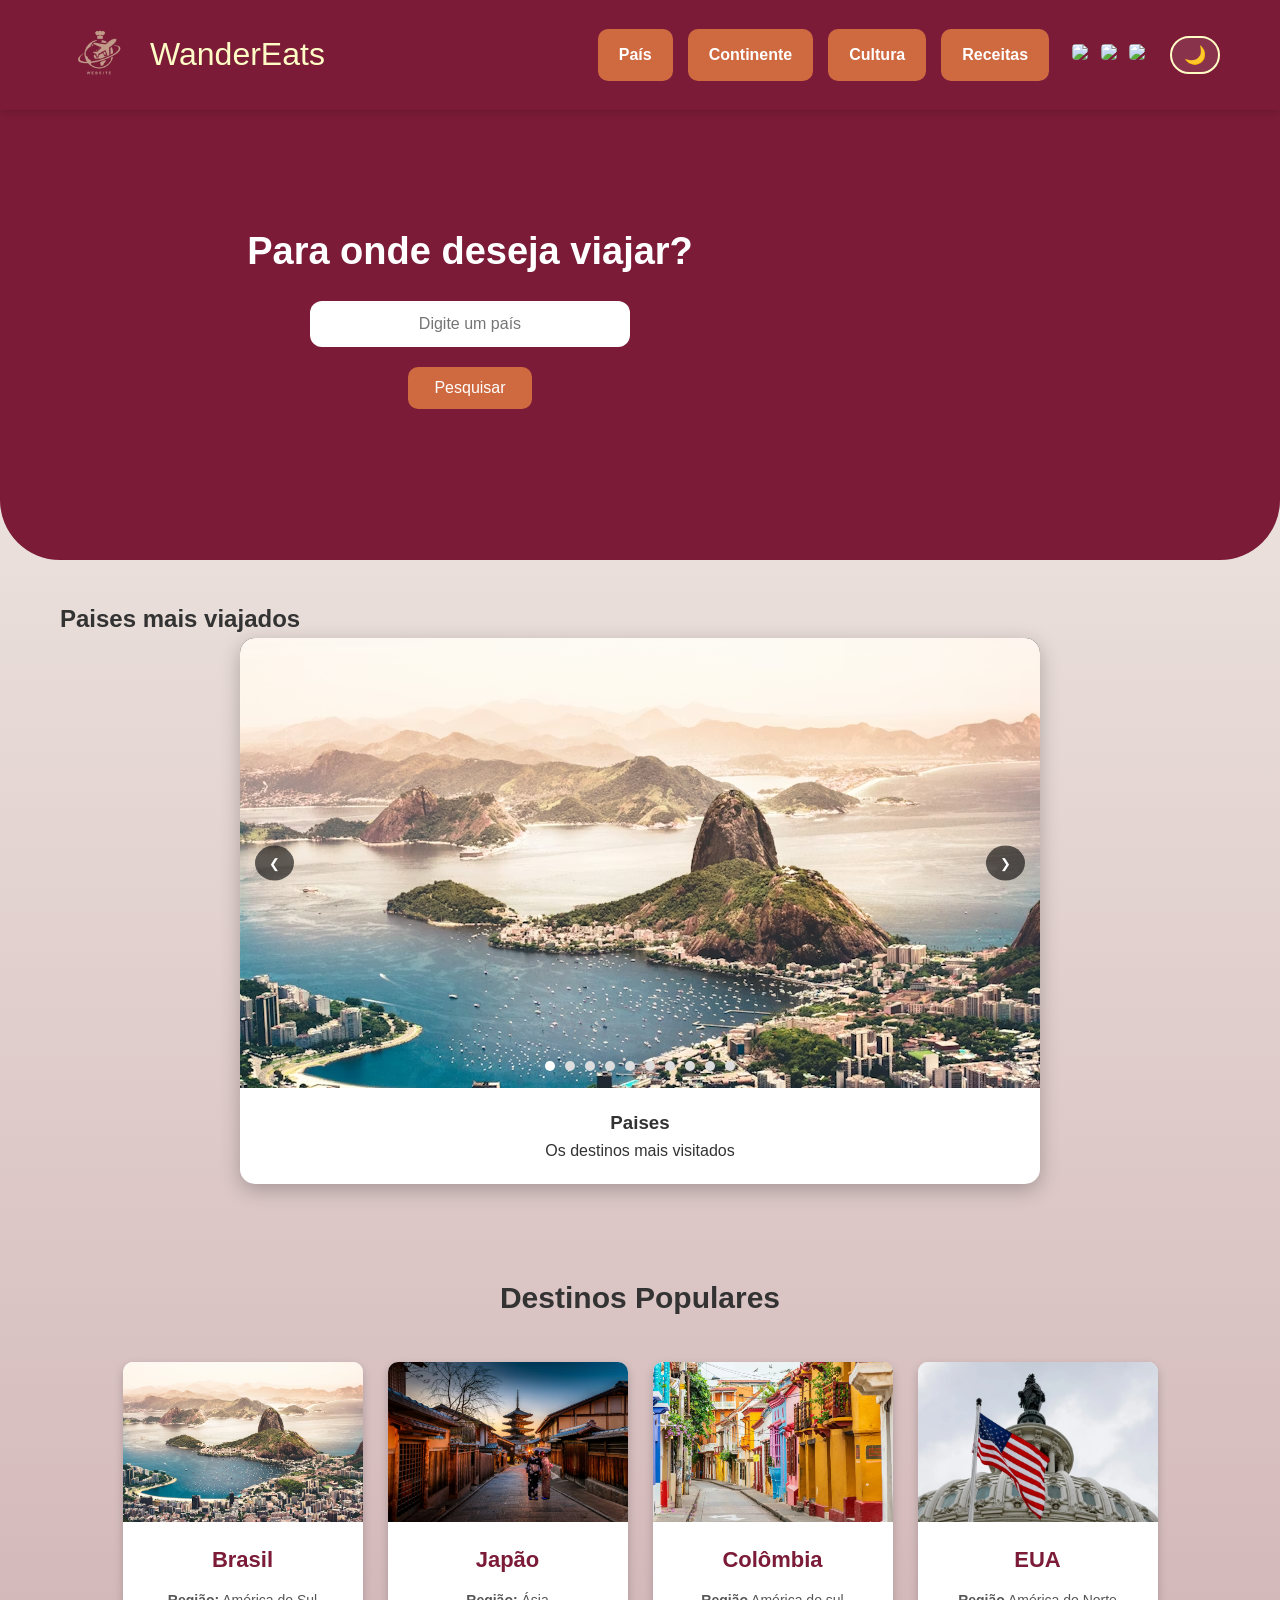
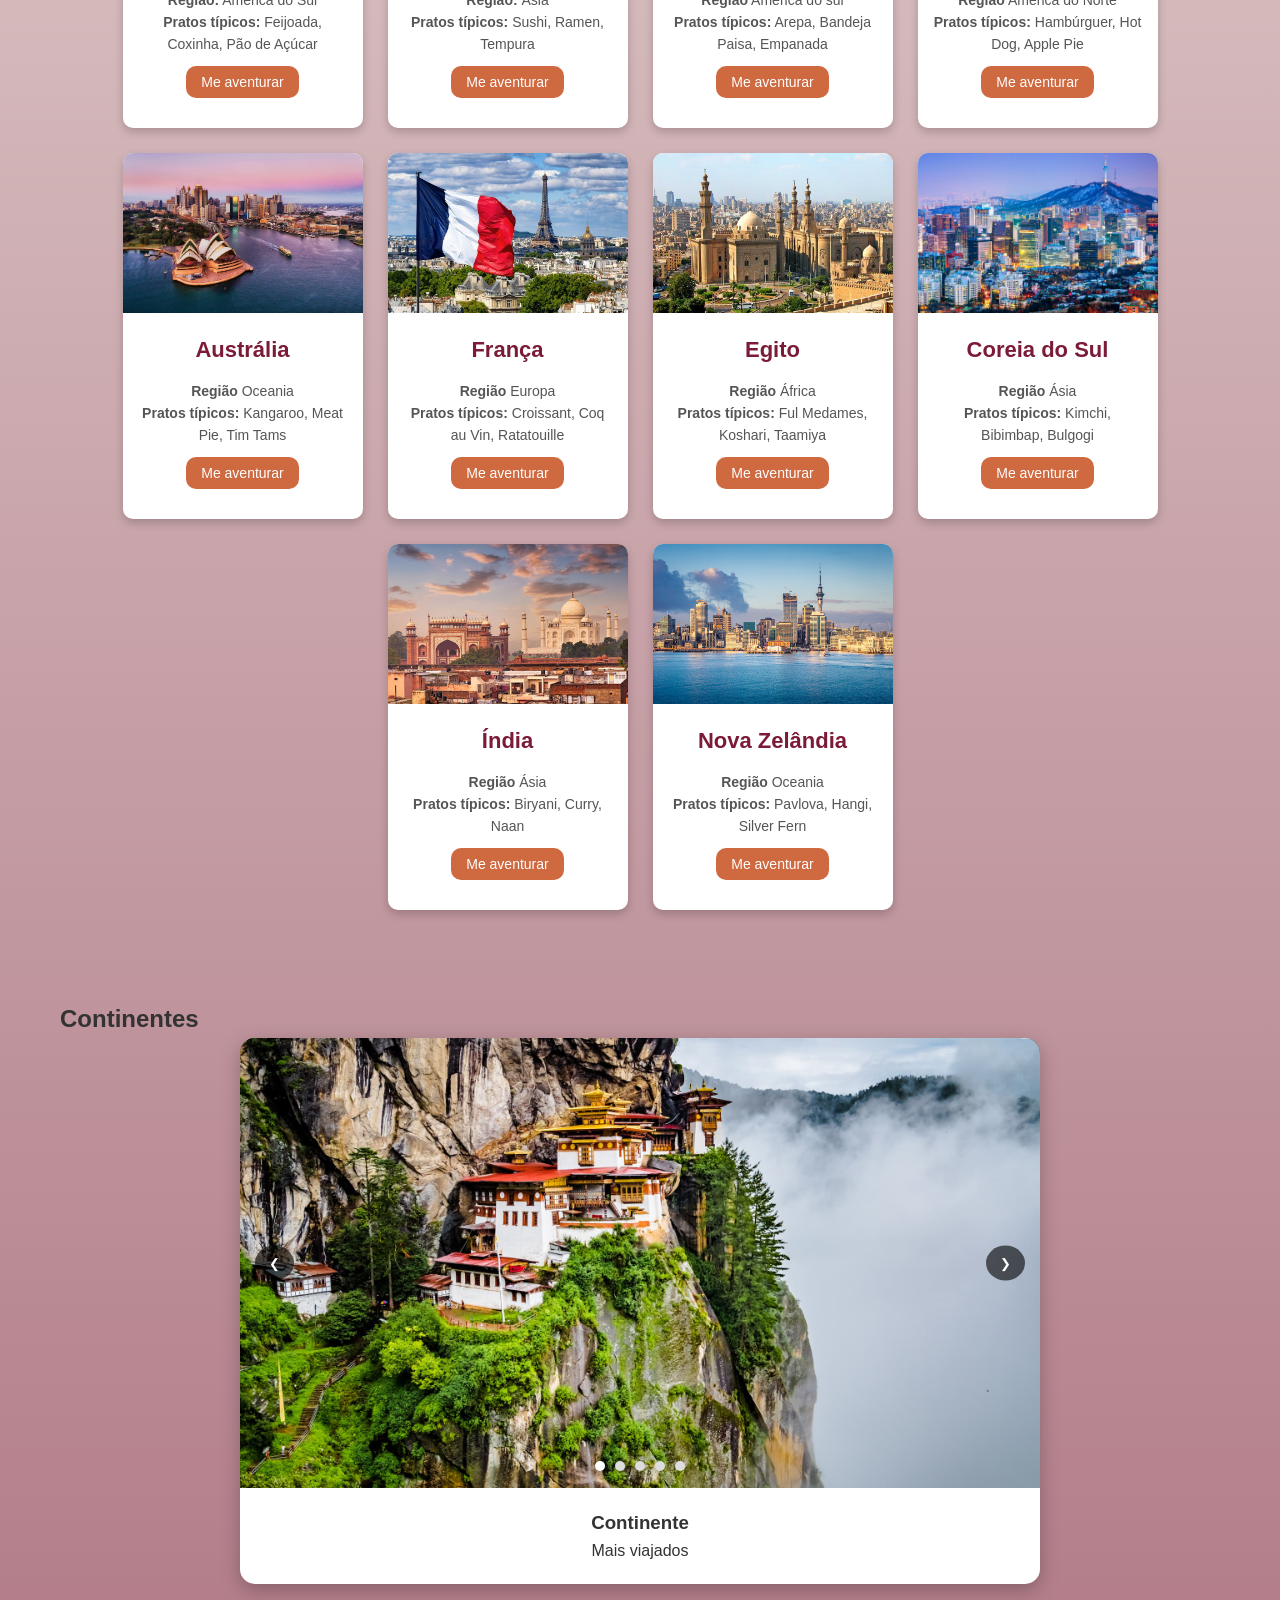
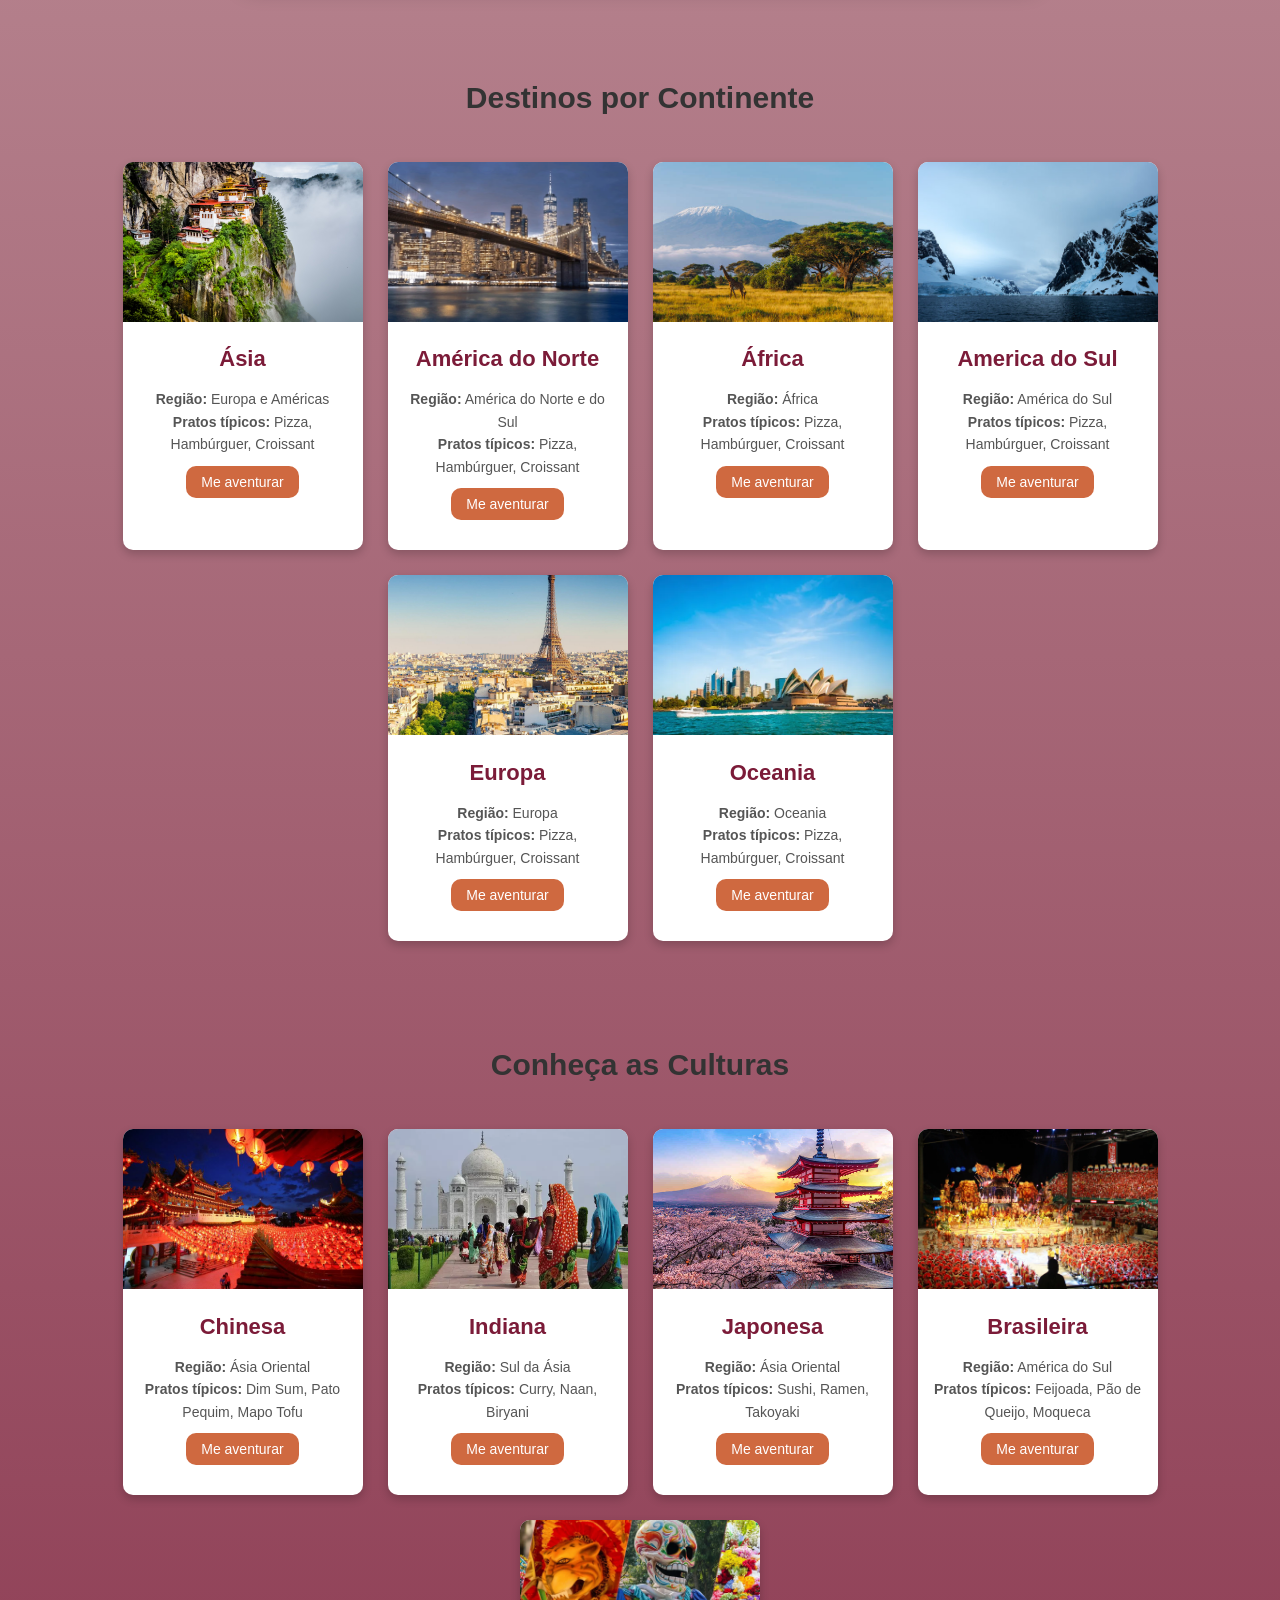
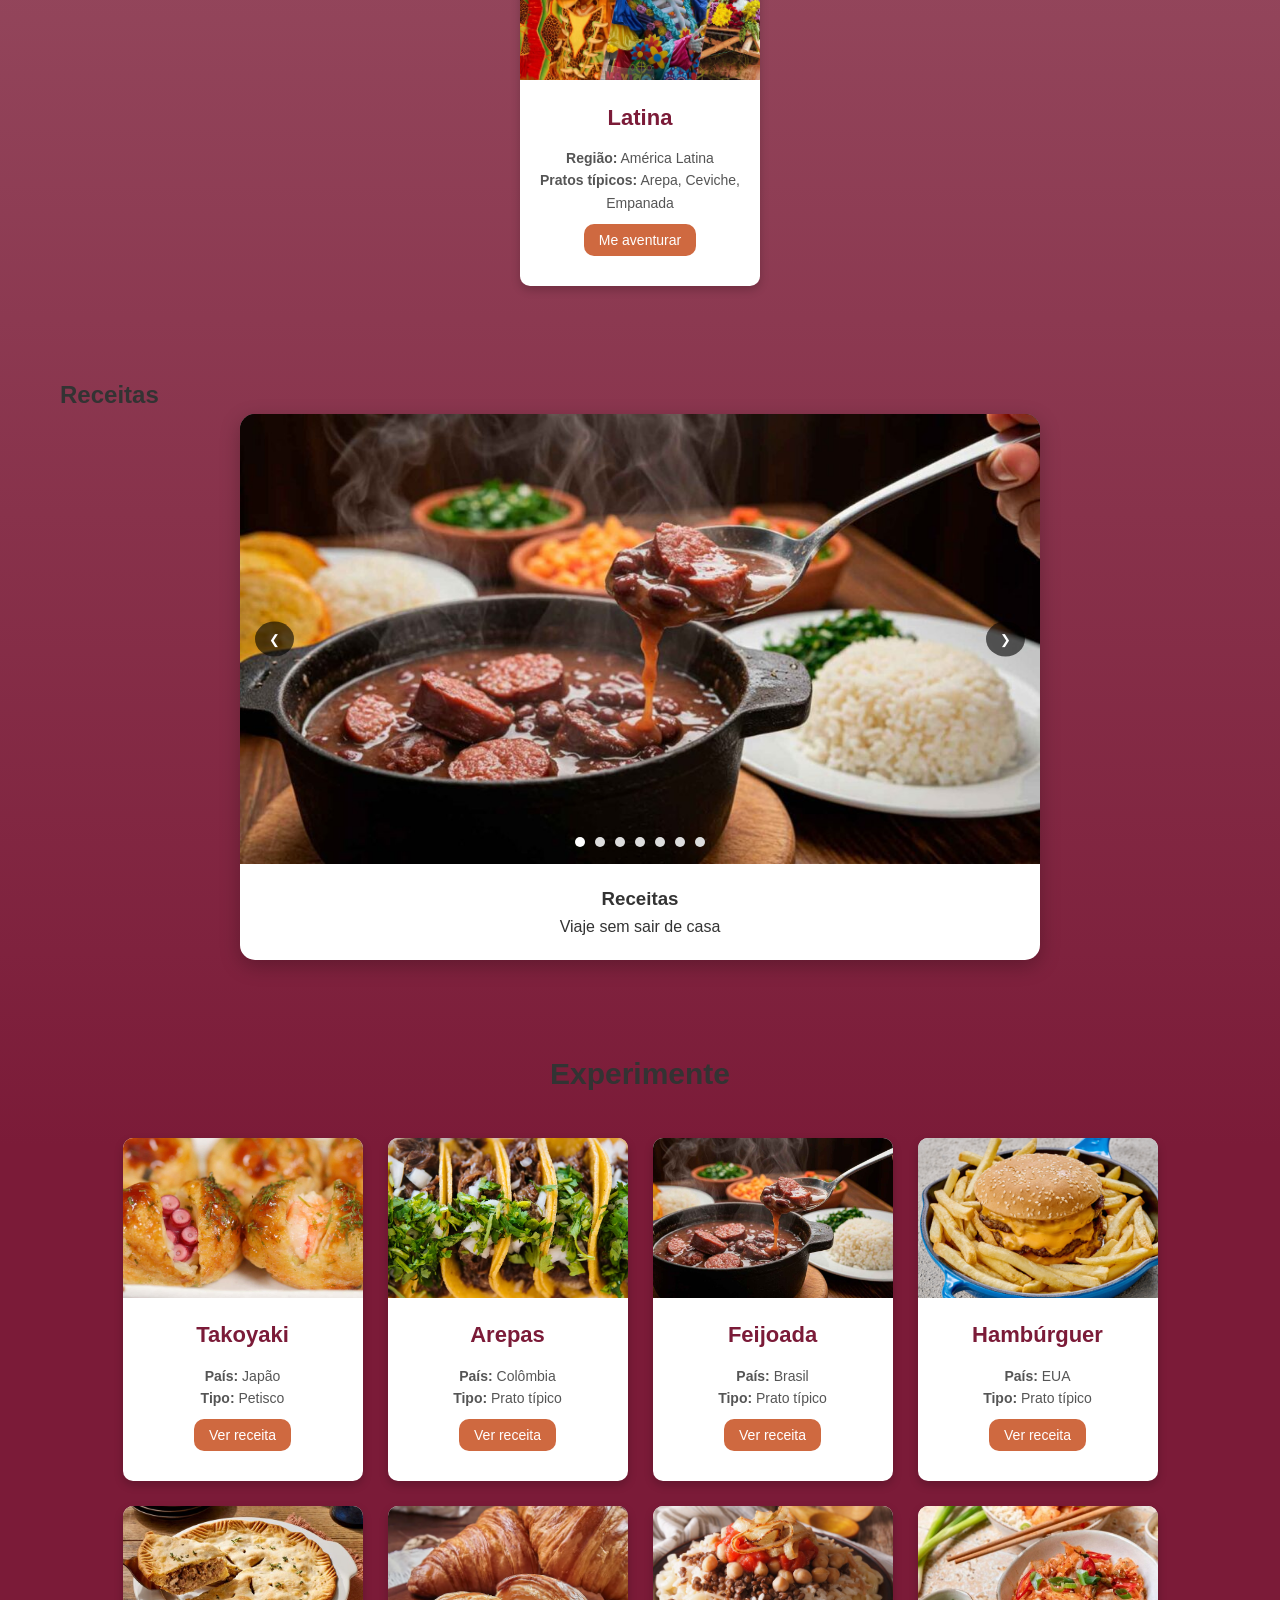
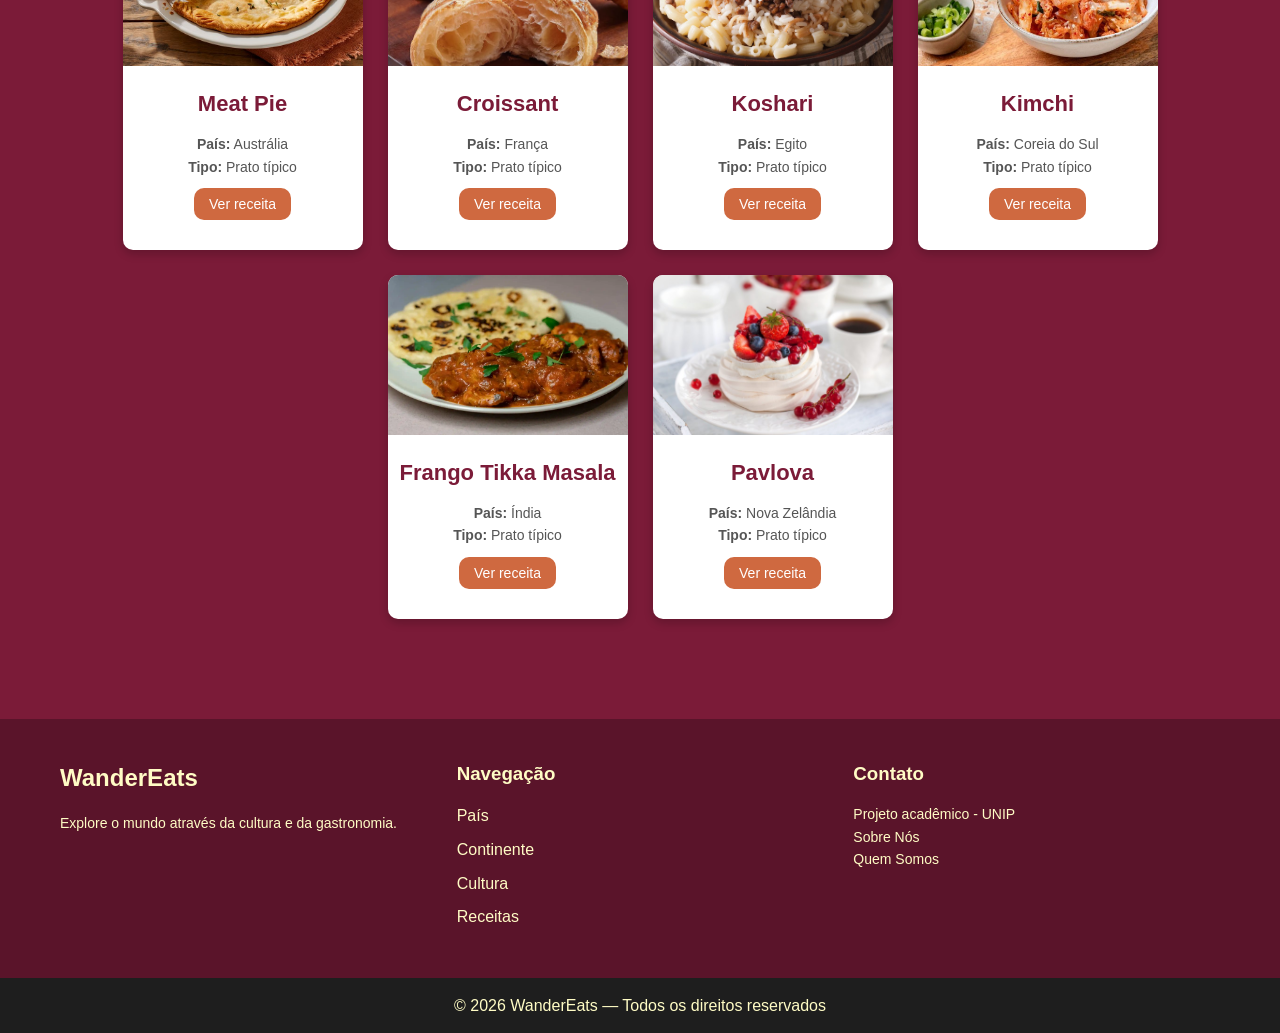
==== commit 54c5a6d0: "Update index.html" ====
--- a/index.html
+++ b/index.html
@@ -8,10 +8,7 @@
   <link rel="stylesheet" href="estilo.css">
   <link rel="stylesheet" href="https://unpkg.com/leaflet/dist/leaflet.css" />
 </head>
-
-
-
-
+  
 <body>
 
 <div vw class="enabled">
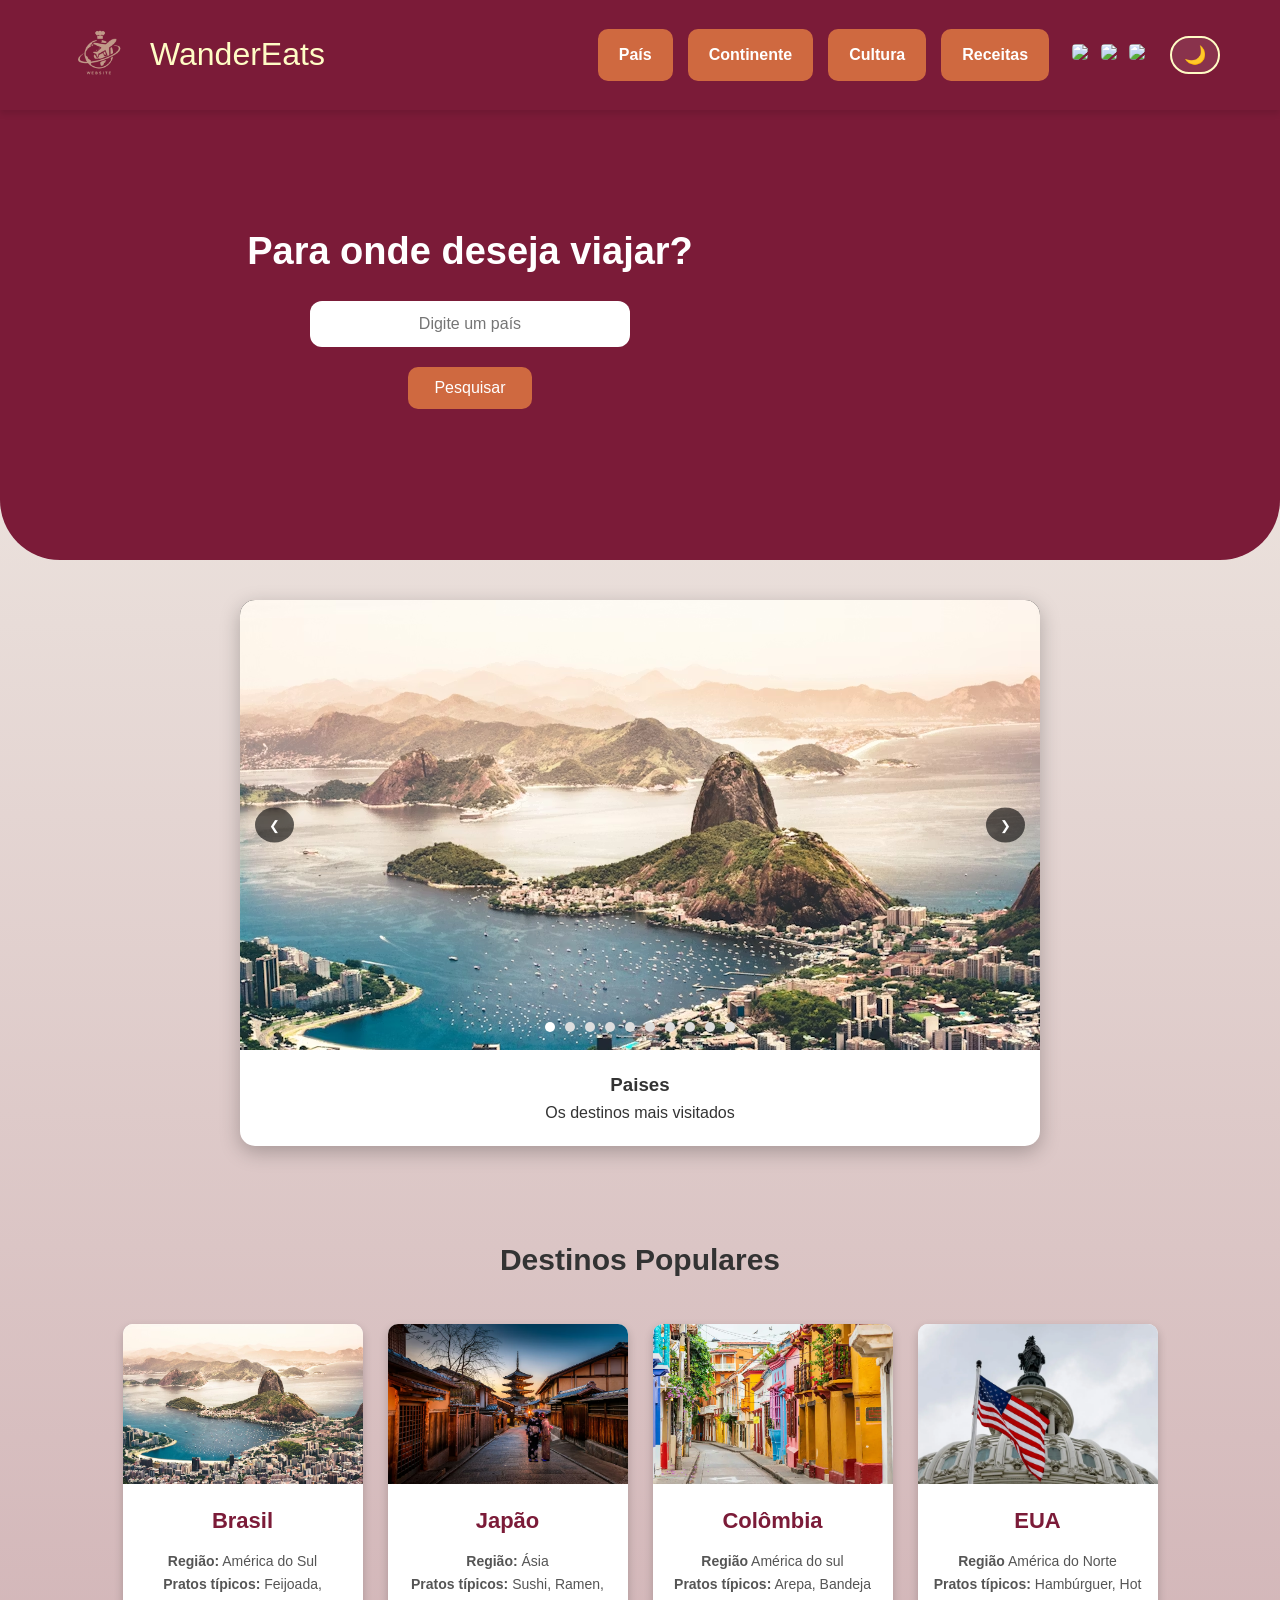
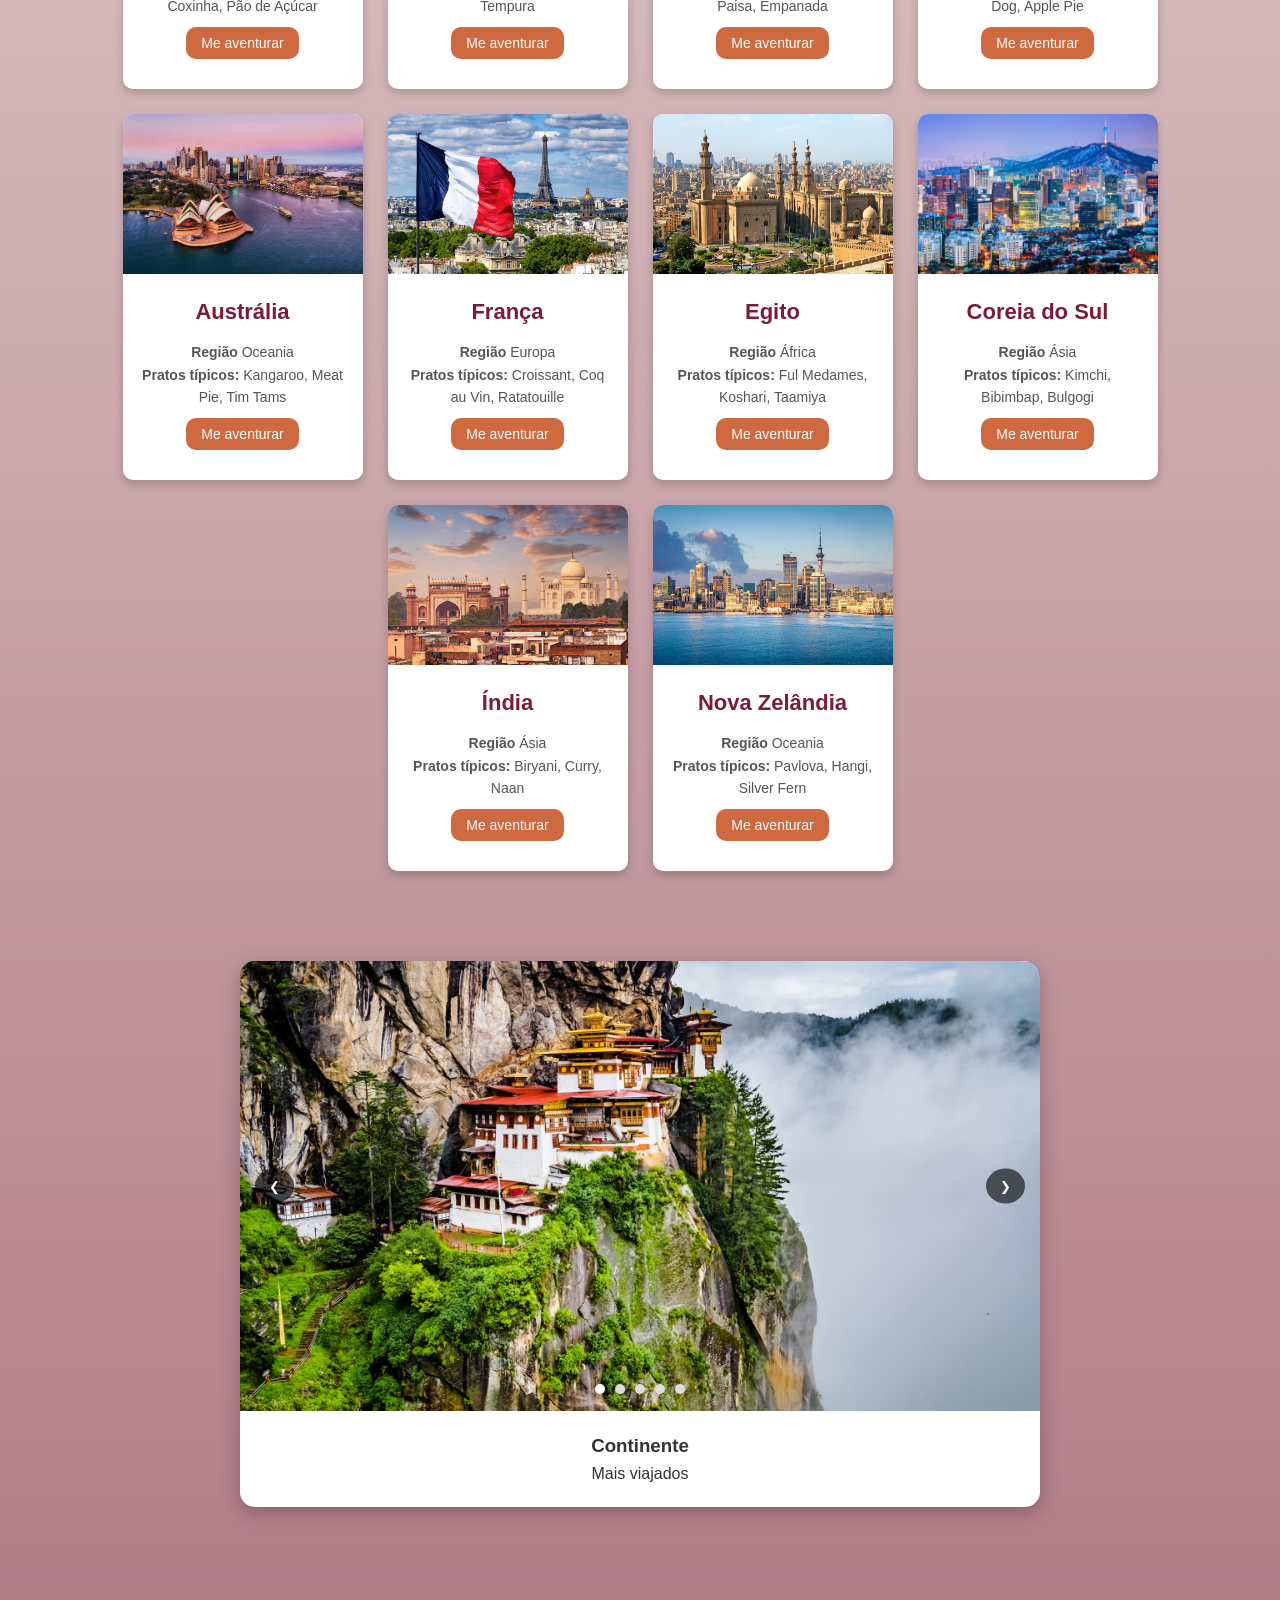
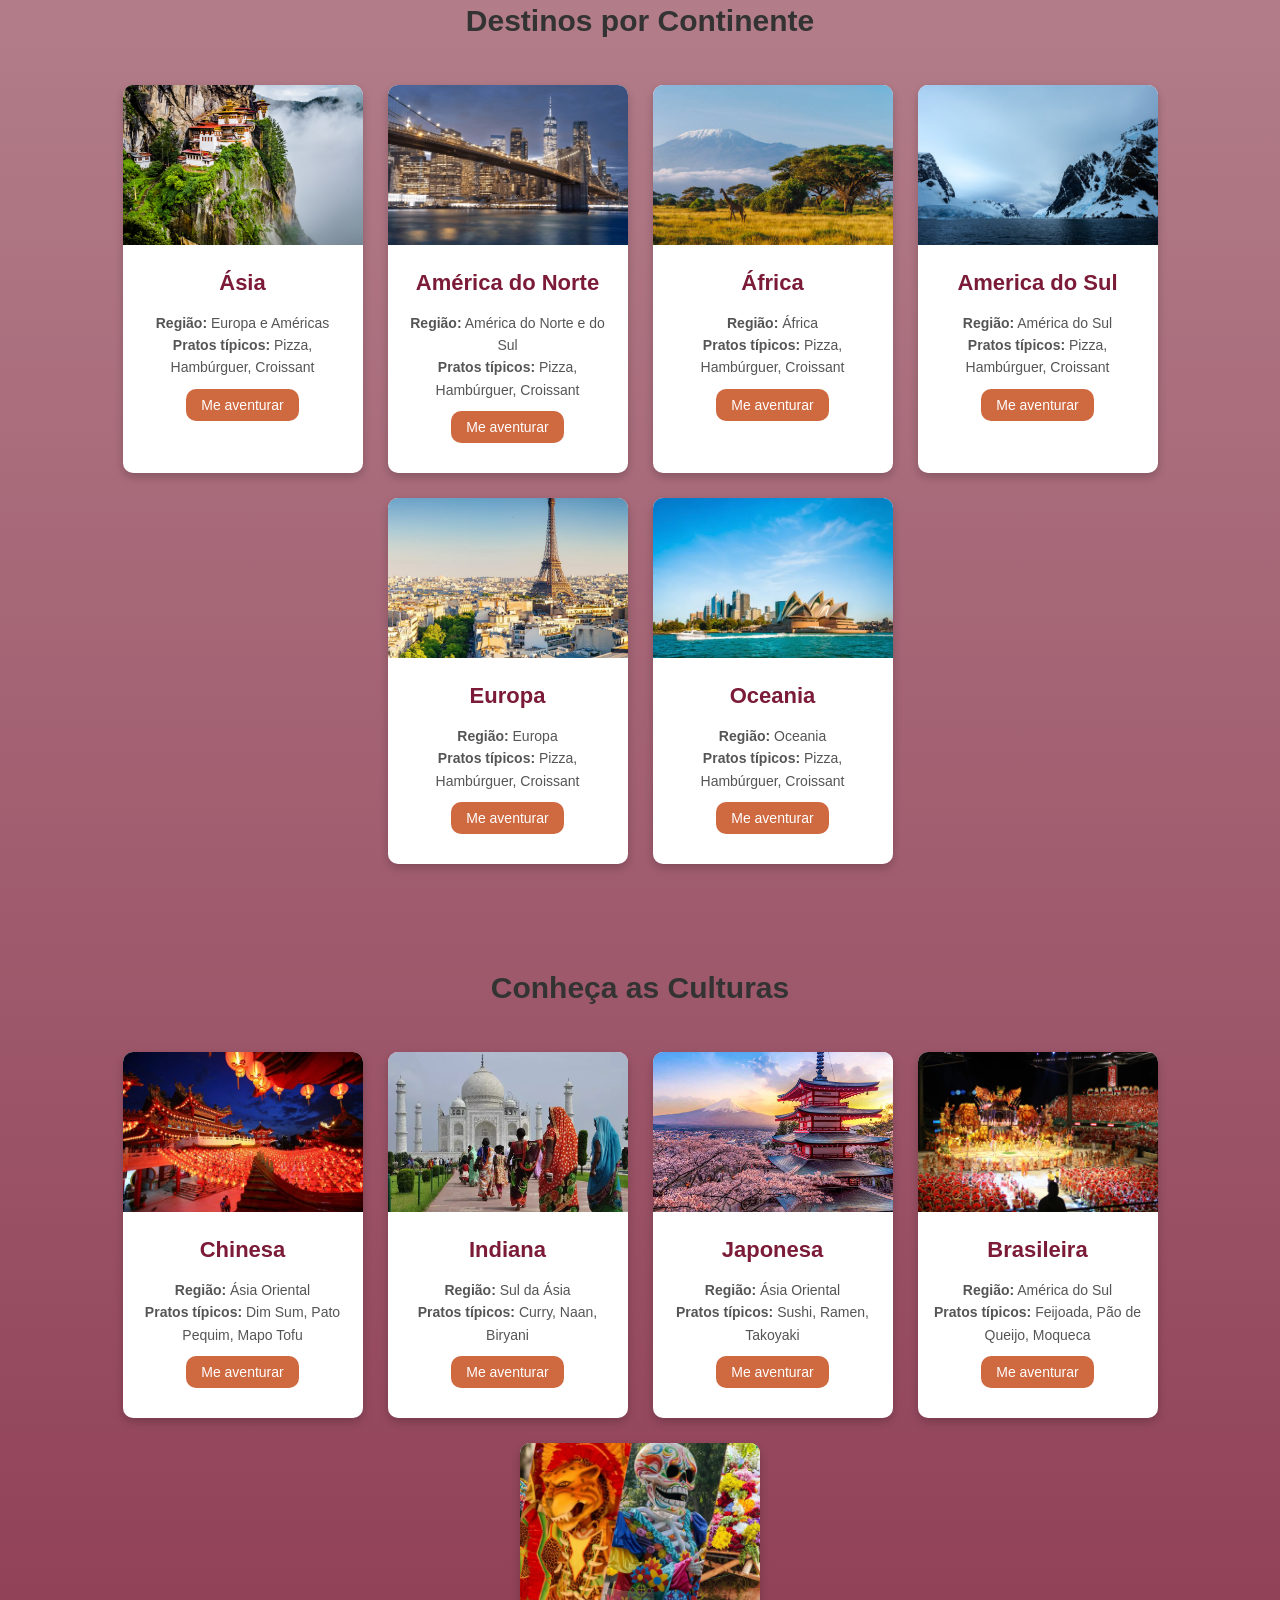
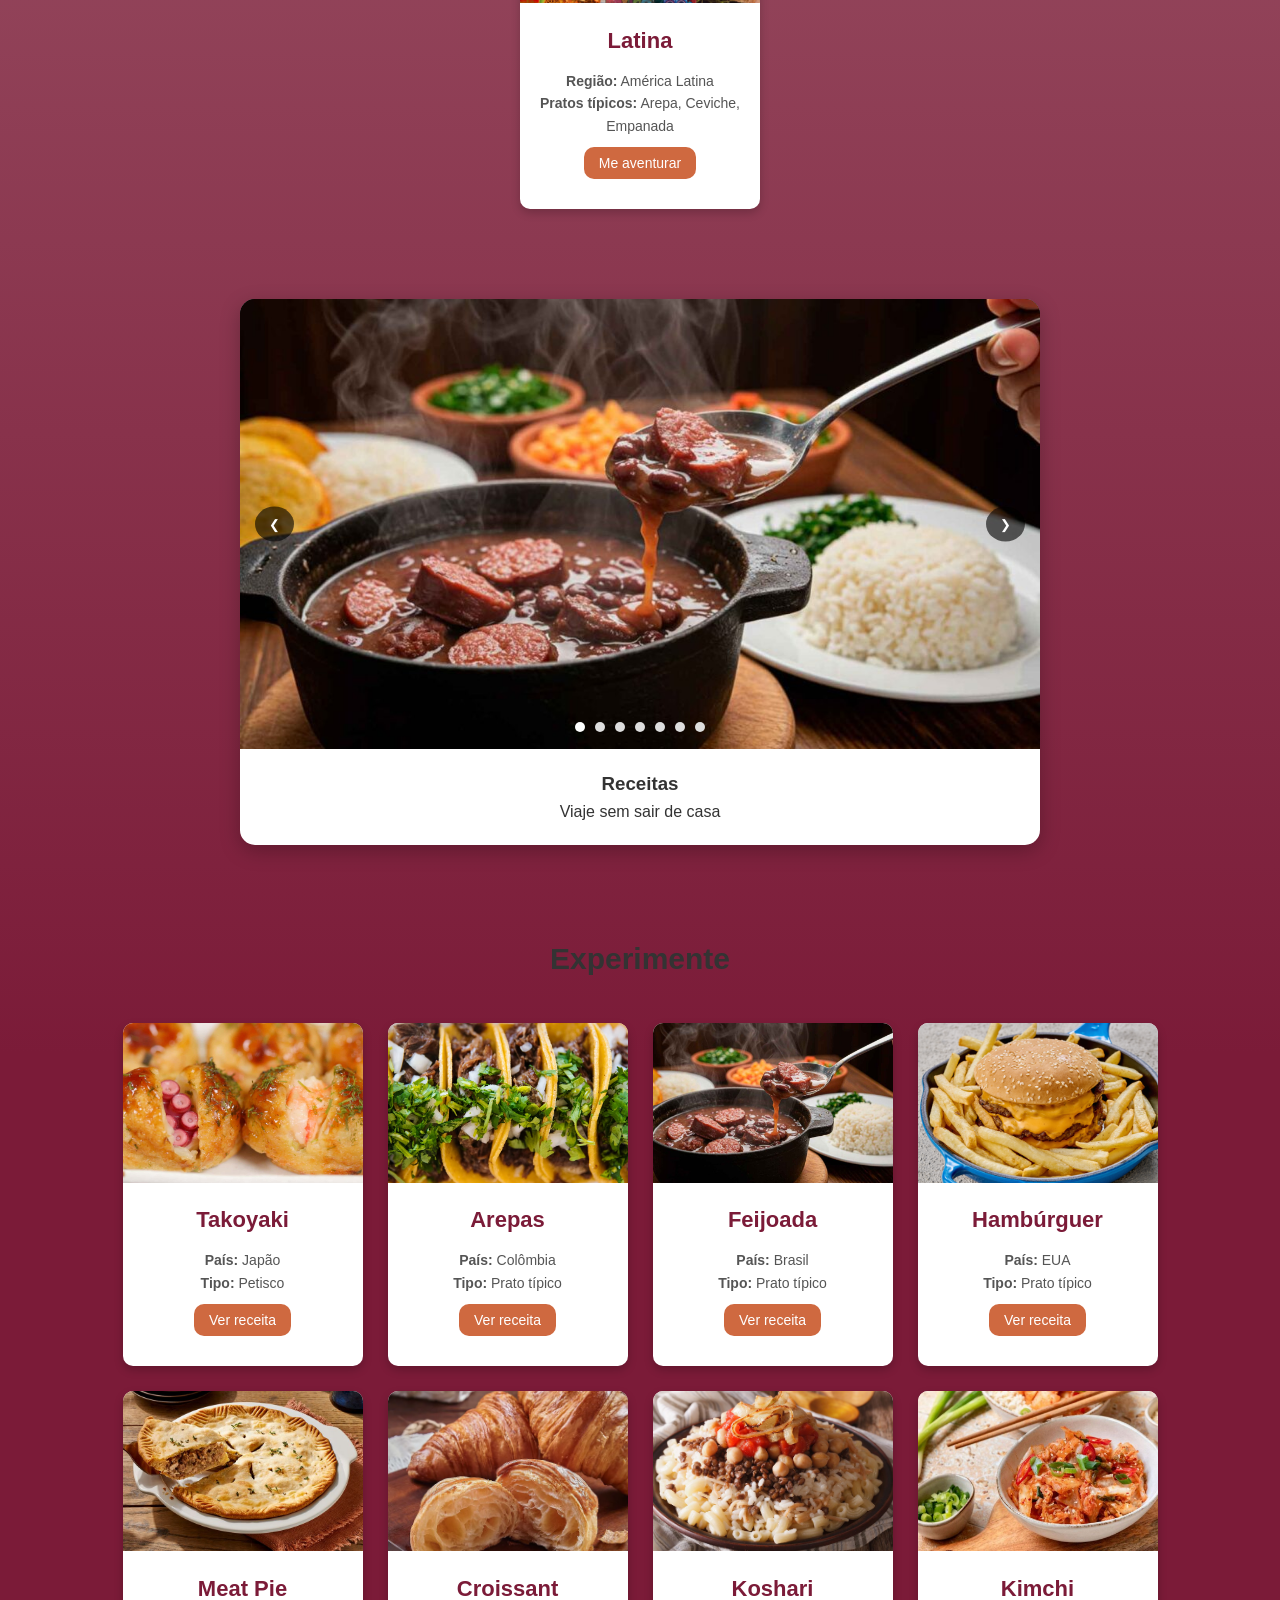
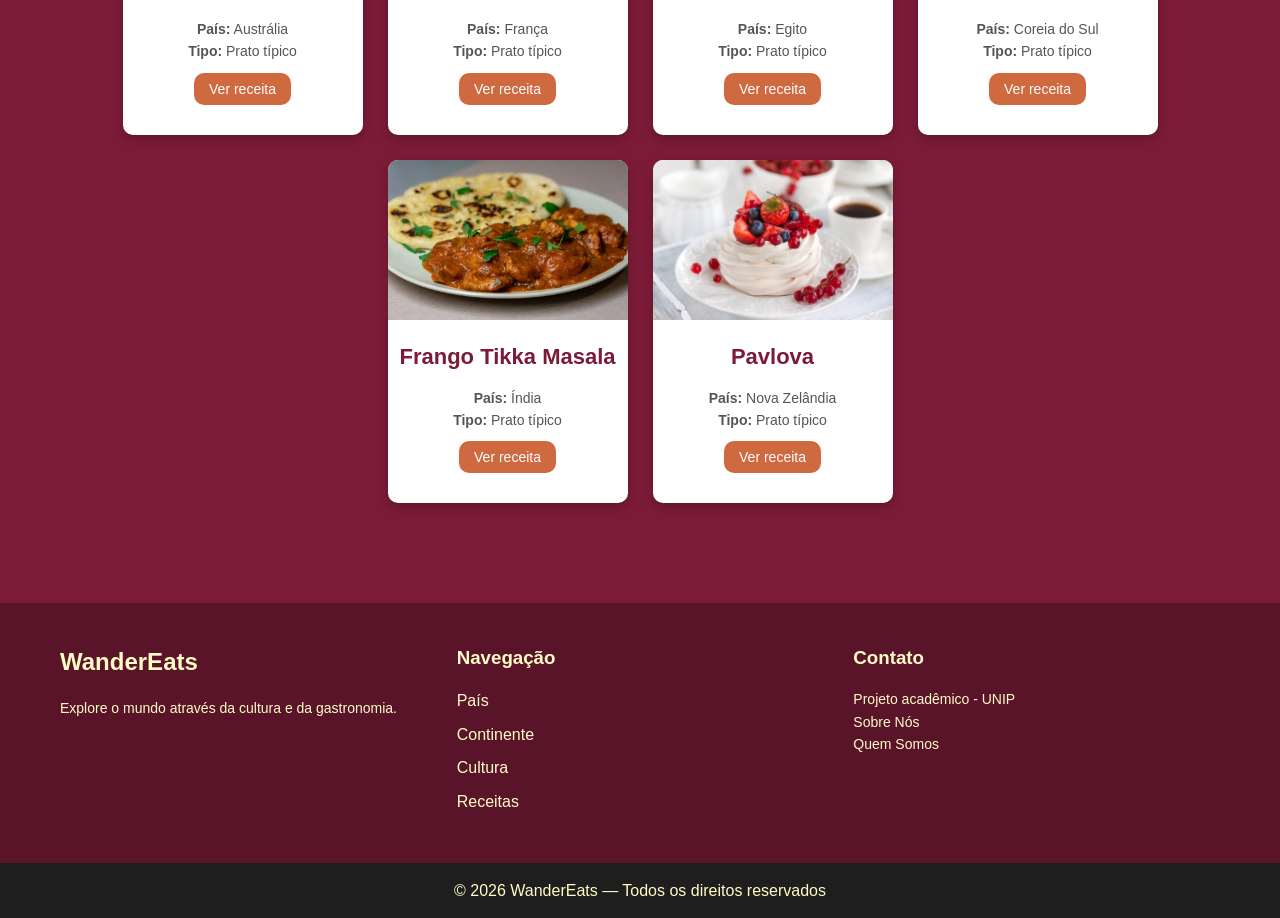
==== commit 0904bb3e: "Update index.html" ====
--- a/index.html
+++ b/index.html
@@ -117,9 +117,7 @@
 </section>
 
 <section id="slider-pais" class="container destaque slider-area">
-
-  <h2>Paises mais viajados</h2>
-
+  
   <div class="card-principal">
     <div class="slider">
       <div class="slides">
@@ -157,8 +155,6 @@
 
 <section id="slider-continente" class="container destaque slider-area">
 
-  <h2>Continentes</h2>
-
   <div class="card-principal">
     <div class="slider">
       <div class="slides">
@@ -167,7 +163,6 @@
         <img src="imagens/continentes/america.png" alt="América">
         <img src="imagens/continentes/europa.png" alt="Europa">
         <img src="imagens/continentes/oceania.png" alt="Oceania">
-      
       </div>
 
       <button class="prev">❮</button>
@@ -175,7 +170,6 @@
 
       <div class="dots"></div>
     </div>
-
     <div class="info">
       <h3>Continente</h3>
       <p>Mais viajados</p>
@@ -197,8 +191,6 @@
 </section>
 
 <section id="slider-receita" class="container destaque slider-area">
-
-  <h2>Receitas</h2>
 
   <div class="card-principal">
     <div class="slider">
@@ -217,7 +209,6 @@
 
       <div class="dots"></div>
     </div>
-
     <div class="info">
       <h3>Receitas</h3>
       <p>Viaje sem sair de casa</p>
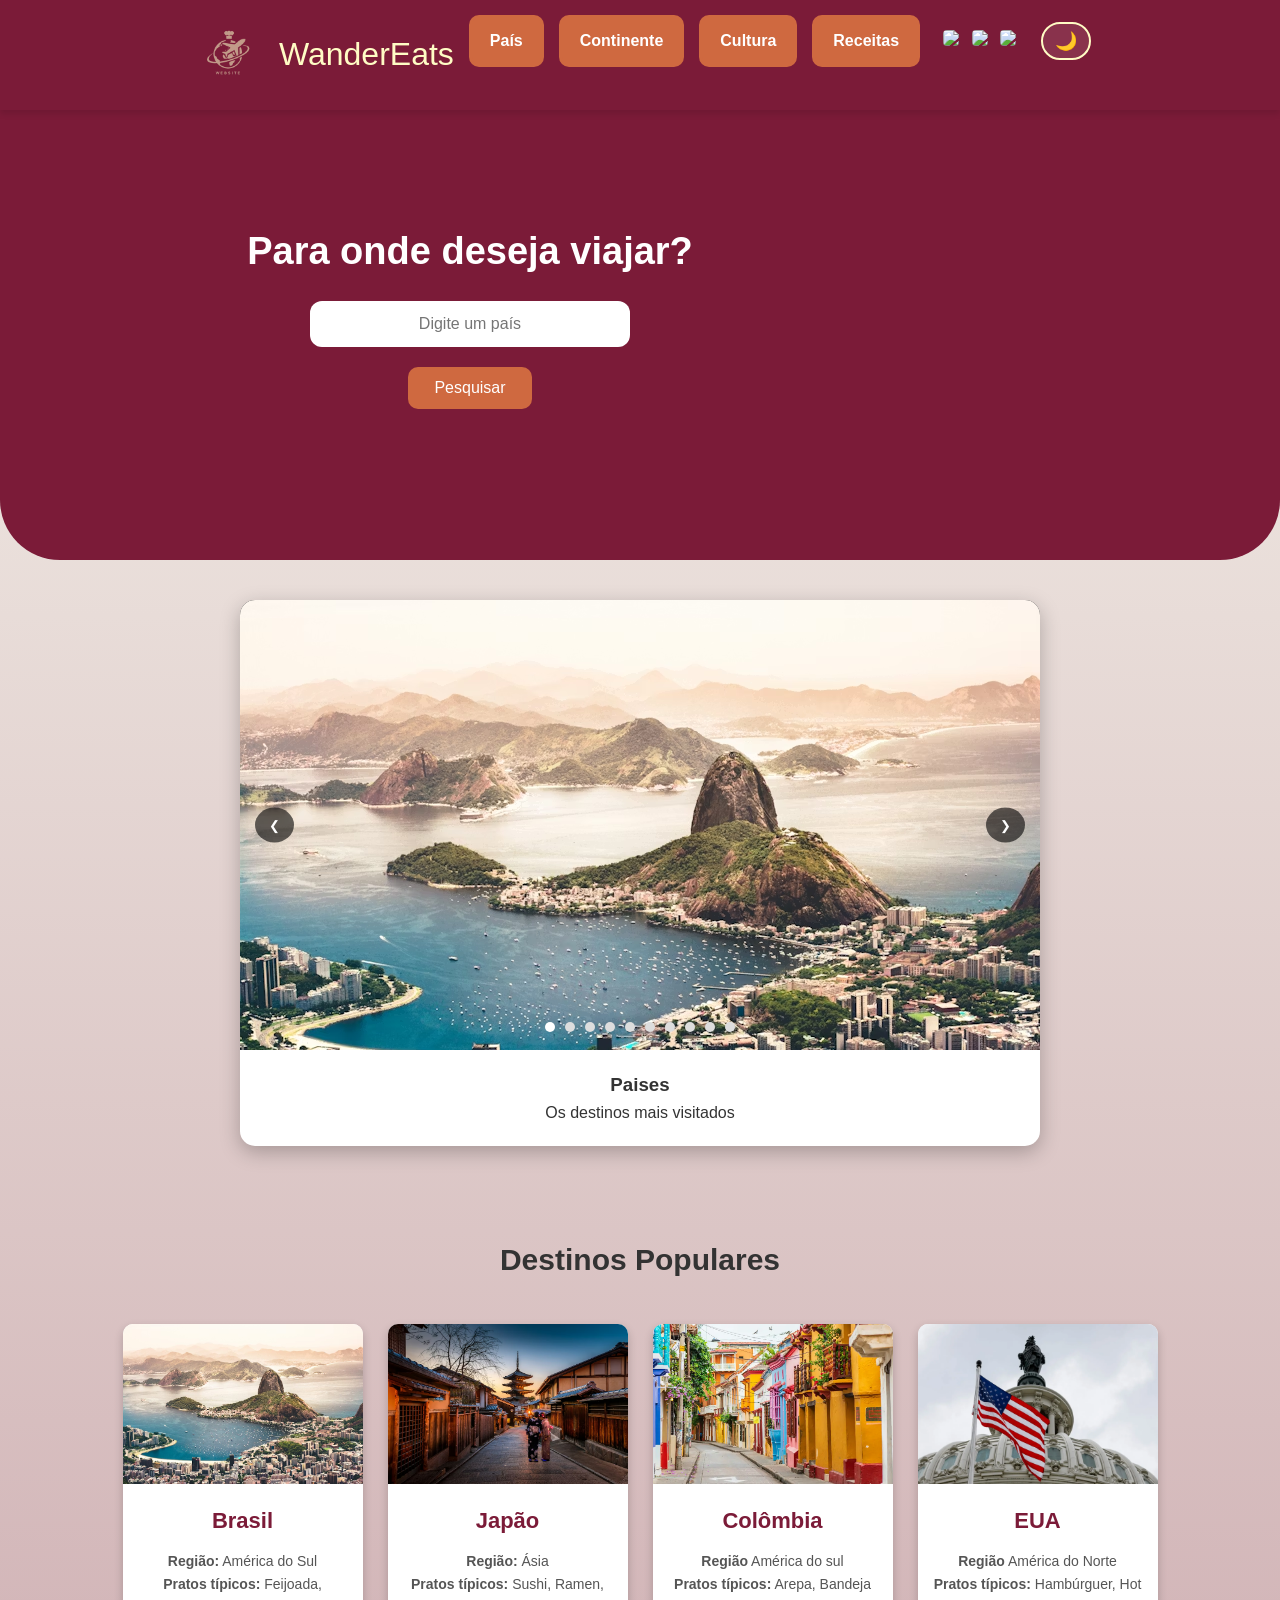
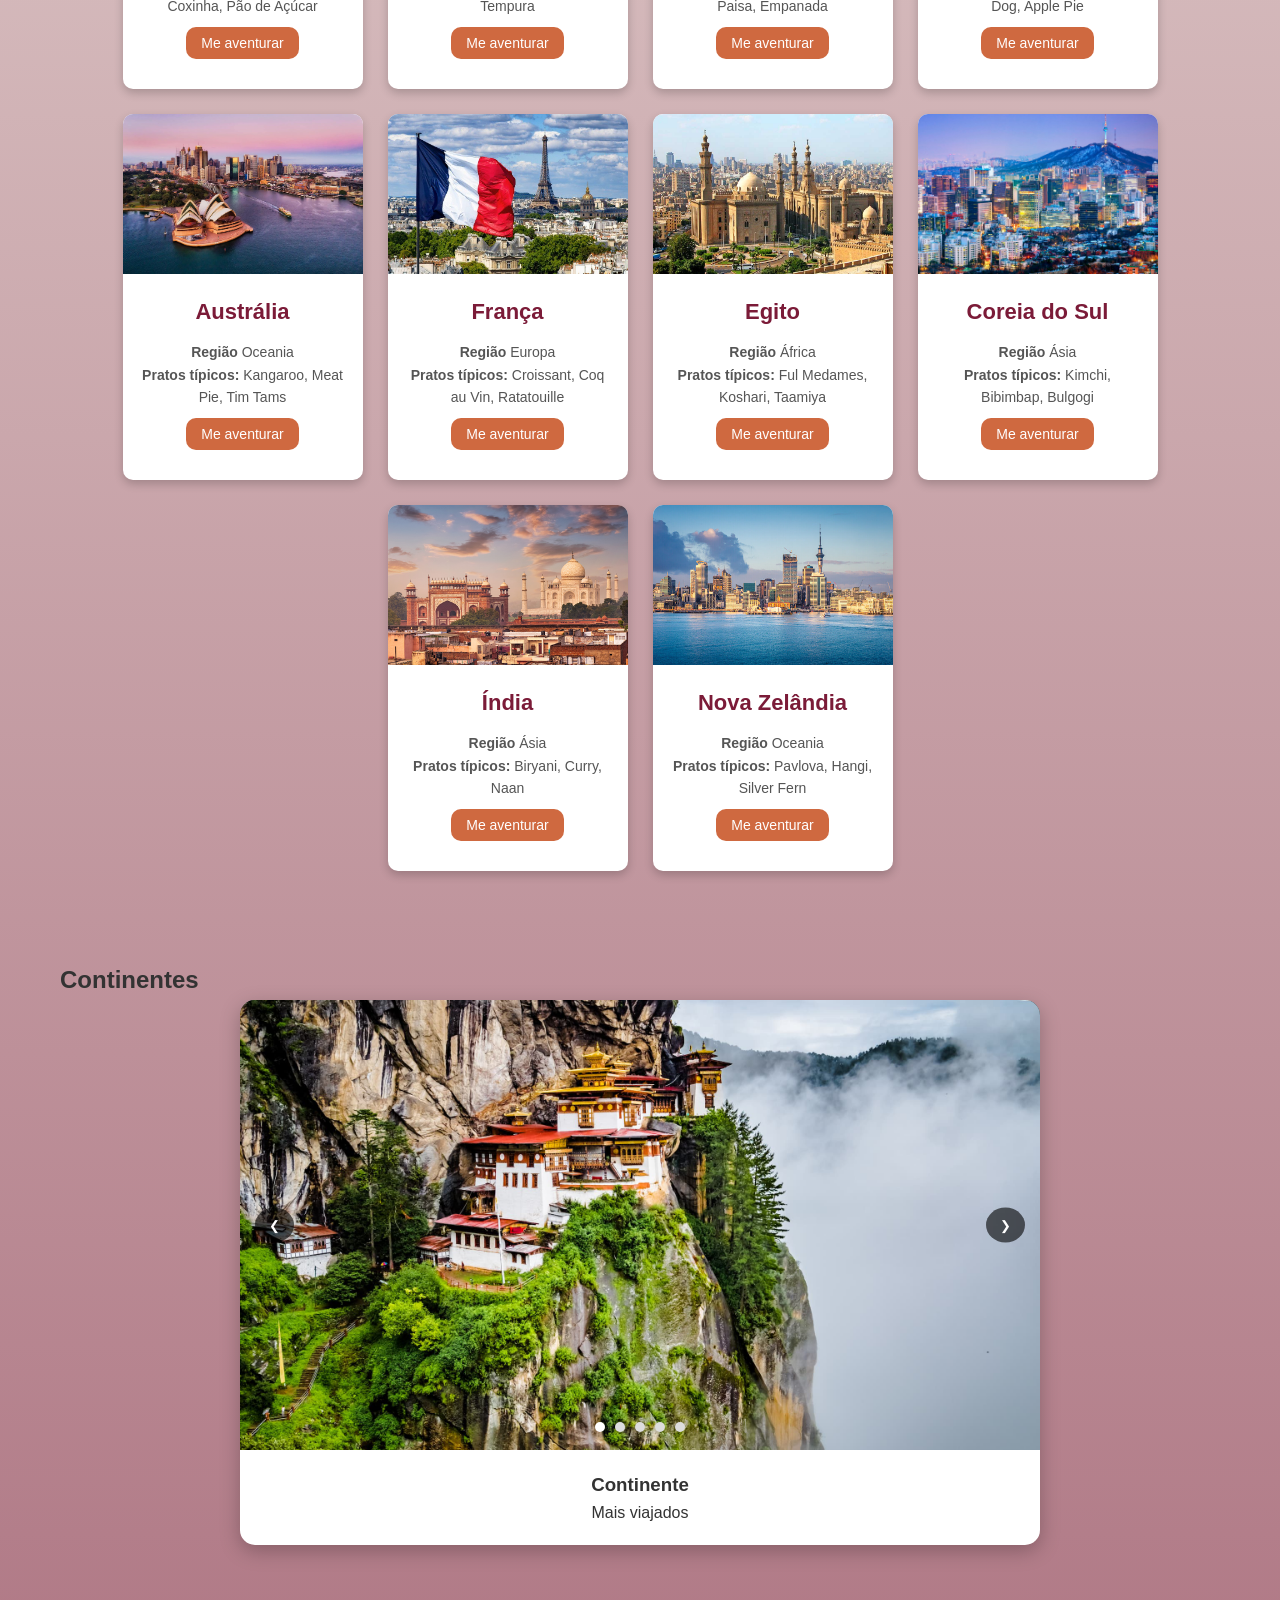
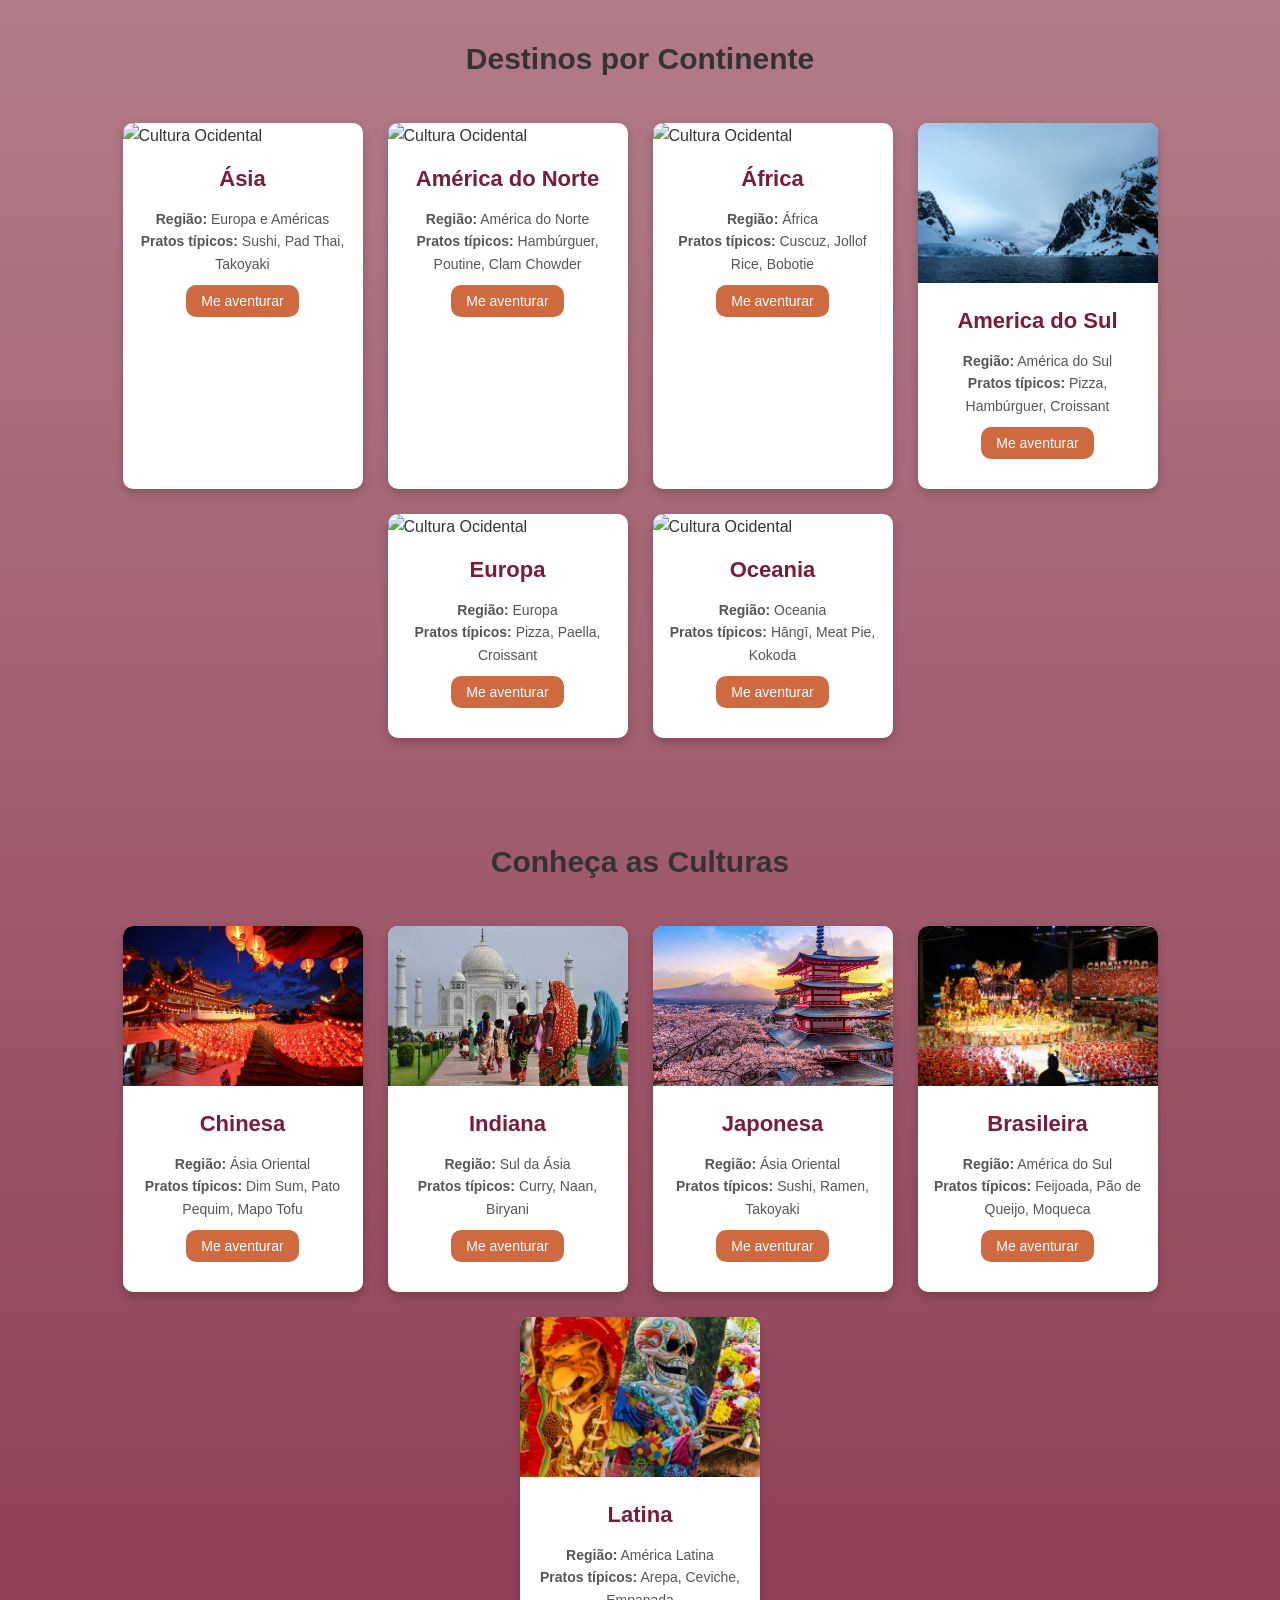
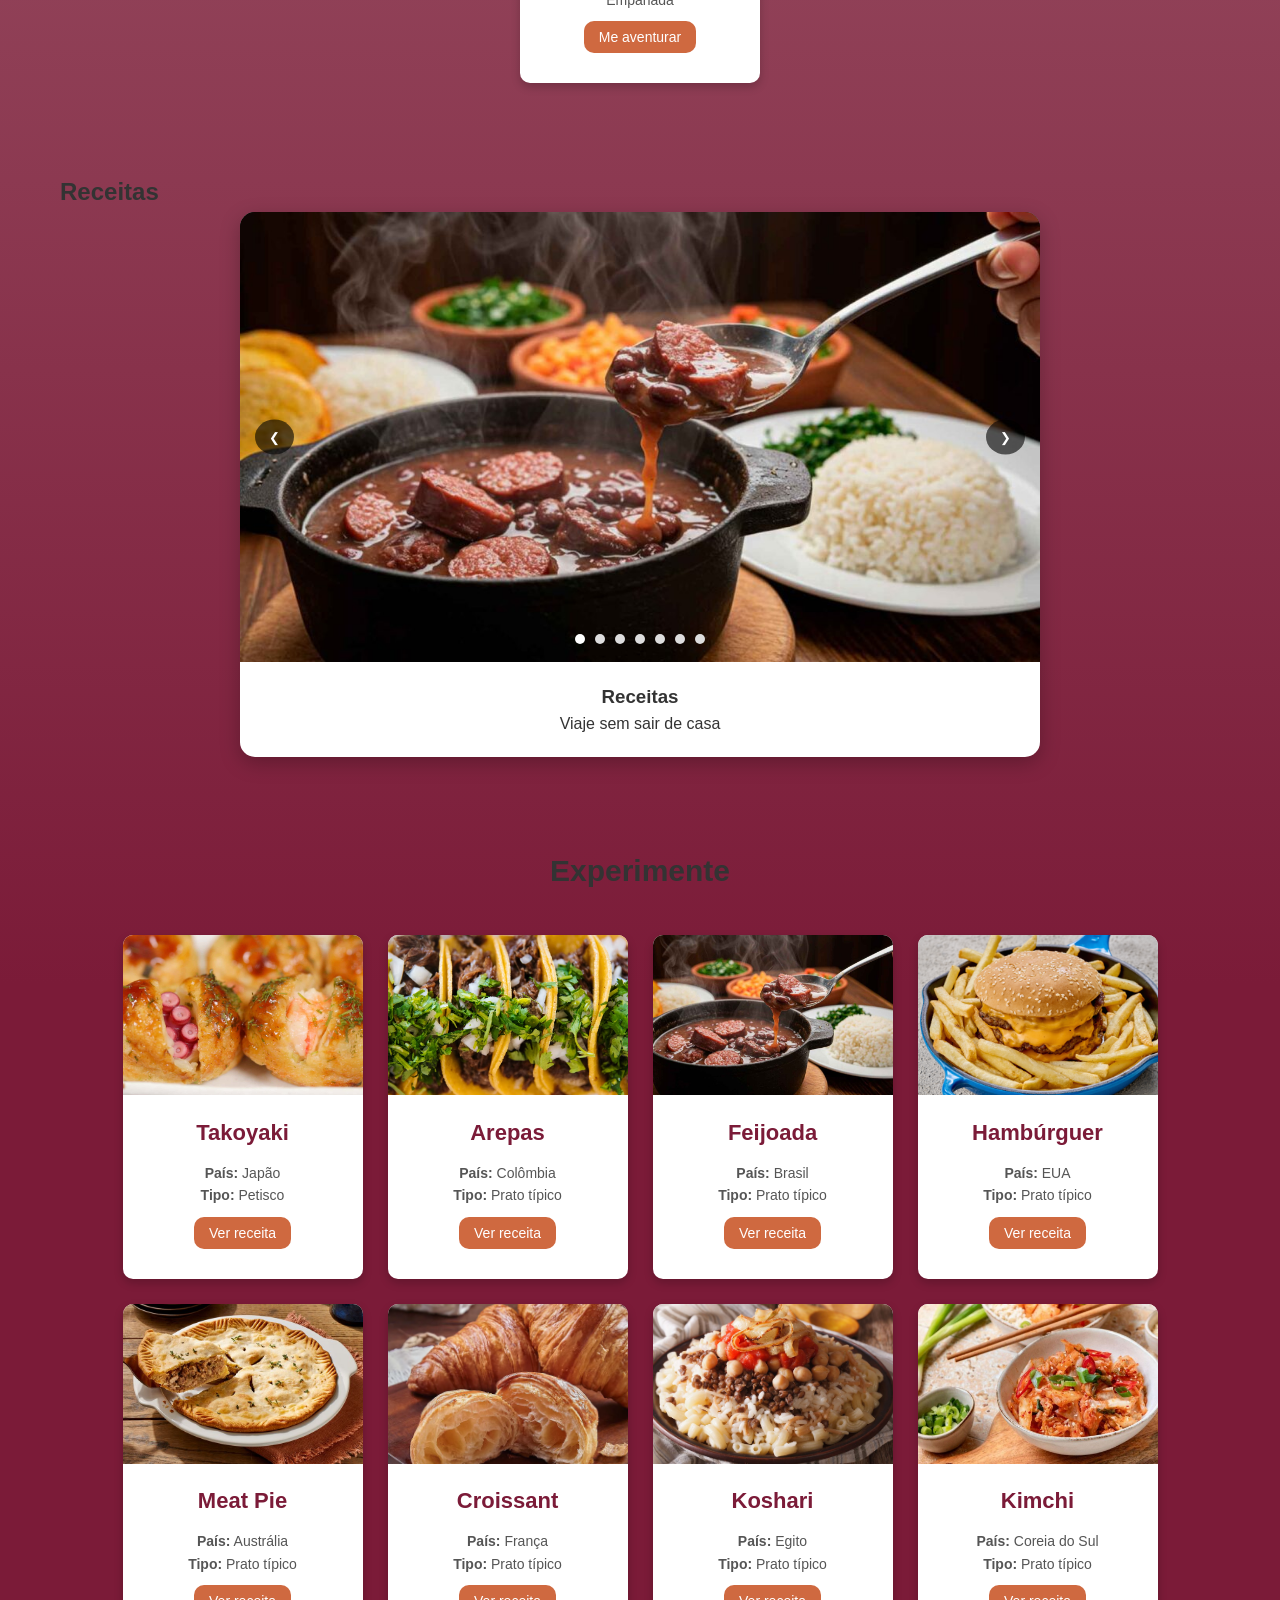
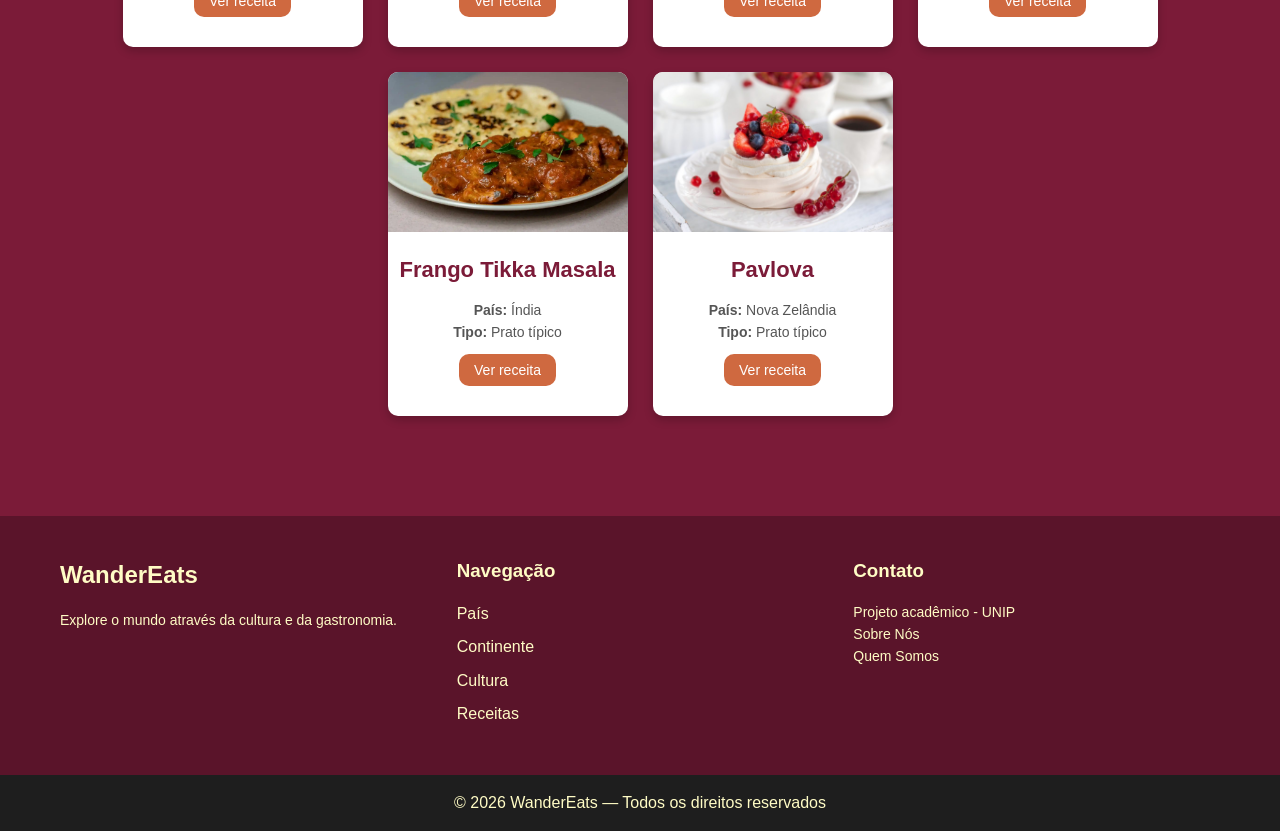
==== commit e4128c63: "Update index.html" ====
--- a/index.html
+++ b/index.html
@@ -59,10 +59,11 @@
           <span class="menu-fechar" onclick="toggleMenu()">✕</span>
         </div>
 
-        <a href="#" onclick="carregarPagina('pais')">País</a>
-        <a href="#" onclick="carregarPagina('continente')">Continente</a>
-        <a href="#" onclick="carregarPagina('cultura')">Cultura</a>
-        <a href="#" onclick="carregarPagina('receita')">Receitas</a>
+        <a href="#" data-i18n="menuPais" onclick="carregarPagina('pais')">País</a>
+        <a href="#" data-i18n="menuContinente" onclick="carregarPagina('continente')">Continente</a>
+        <a href="#" data-i18n="menuCultura" onclick="carregarPagina('cultura')">Cultura</a>
+        <a href="#" data-i18n="menuReceita" onclick="carregarPagina('receita')">Receitas</a>
+
 
         <!-- ITENS MOBILE -->
         <div class="menu-extra">
@@ -141,7 +142,7 @@
 
     <div class="info">
       <h3>Paises</h3>
-      <p>Os destinos mais visitados</p>
+      <p data-i18n="destinosVisitados">Os destinos mais visitados</p>
     </div>
   </div>
 
@@ -149,11 +150,13 @@
 
 <!-- DESTINOS POPULARES -->
 <section id="secao-destinos" class="container destinos">
-  <h2>Destinos Populares</h2>
+  <h2 data-i18n="destinosPopulares">Destinos Populares</h2>
   <div id="conteudo-pais"></div>
 </section>
 
 <section id="slider-continente" class="container destaque slider-area">
+
+  <h2 data-i18n="continentes">Continentes</h2>
 
   <div class="card-principal">
     <div class="slider">
@@ -163,6 +166,7 @@
         <img src="imagens/continentes/america.png" alt="América">
         <img src="imagens/continentes/europa.png" alt="Europa">
         <img src="imagens/continentes/oceania.png" alt="Oceania">
+      
       </div>
 
       <button class="prev">❮</button>
@@ -170,27 +174,30 @@
 
       <div class="dots"></div>
     </div>
+
     <div class="info">
-      <h3>Continente</h3>
-      <p>Mais viajados</p>
-    </div>
-  </div>
-
-</section>
-
+      <h3 data-i18n="continente">Continente</h3>
+      <p data-i18n="maisViajados">Mais viajados</p>
+    </div>
+  </div>
+
+</section>
+  
 <!-- CONTINENTES -->
 <section id="secao-continentes" class="container destinos">
-  <h2>Destinos por Continente</h2>
+  <h2 data-i18n="destinosContinente">Destinos por Continente</h2>
   <div id="conteudo-continentes"></div>
 </section>
 
 <!-- CULTURAS -->
 <section id="secao-culturas" class="container destinos">
-  <h2>Conheça as Culturas</h2>
+  <h2 data-i18n="conhecaCulturas">Conheça as Culturas</h2>
   <div id="conteudo-culturas"></div>
 </section>
 
 <section id="slider-receita" class="container destaque slider-area">
+
+  <h2 data-i18n="receitas">Receitas</h2>
 
   <div class="card-principal">
     <div class="slider">
@@ -209,9 +216,10 @@
 
       <div class="dots"></div>
     </div>
+
     <div class="info">
       <h3>Receitas</h3>
-      <p>Viaje sem sair de casa</p>
+      <p data-i18n="viajeCasa">Viaje sem sair de casa</p>
     </div>
   </div>
 
@@ -220,7 +228,7 @@
 
 <!-- RECEITAS -->
 <section id="secao-receita" class="container destinos">
-  <h2>Experimente</h2>
+  <h2 data-i18n="experimente">Experimente</h2>
   <div id="conteudo-receita"></div>
 </section>
 
@@ -238,10 +246,10 @@
     <div class="footer-col">
       <h3>Navegação</h3>
       <ul>
-        <li><a href="#" onclick="carregarPagina('pais')">País</a></li>
-        <li><a href="#" onclick="carregarPagina('continente')">Continente</a></li>
-        <li><a href="#" onclick="carregarPagina('cultura')">Cultura</a></li>
-        <li><a href="#" onclick="carregarPagina('receita')">Receitas</a></li>
+        <li><a href="#" data-i18n="menuPais" onclick="carregarPagina('pais')">País</a></li>
+        <li><a href="#" data-i18n="menuContinente" onclick="carregarPagina('continente')">Continente</a></li>
+        <li><a href="#" data-i18n="menuCultura" onclick="carregarPagina('cultura')">Cultura</a></li>
+        <li><a href="#" data-i18n="menuReceita" onclick="carregarPagina('receita')">Receitas</a></li>
       </ul>
     </div>
 
@@ -256,13 +264,11 @@
           Quem Somos
       </p>
     </div>
-
   </div>
 
   <div class="footer-bottom">
     © 2026 WanderEats — Todos os direitos reservados
   </div>
-
 </footer>
 
 <button id="btnTopo" onclick="window.scrollTo({top: 0, behavior: 'smooth'})">⌂</button>
--- a/estilo.css
+++ b/estilo.css
@@ -41,8 +41,8 @@
   max-width: 1200px;
   margin: 0 auto;
   display: flex;
-  justify-content: space-between;
-  align-items: center;
+  justify-content: center;
+  align-items: flex-start;
   padding: 15px 20px;
 }
 
@@ -919,4 +919,21 @@
   background: #fff3cd;
   padding: 5px;
   border-radius: 6px;
-}+}
+
+.modal-conteudo {
+  text-align: center;
+}
+
+.modal-bloco {
+  text-align: left;
+}
+
+.modal-texto {
+  text-align: left;
+}
+
+.modal-titulo,
+.modal-subtitulo {
+  text-align: center;
+}
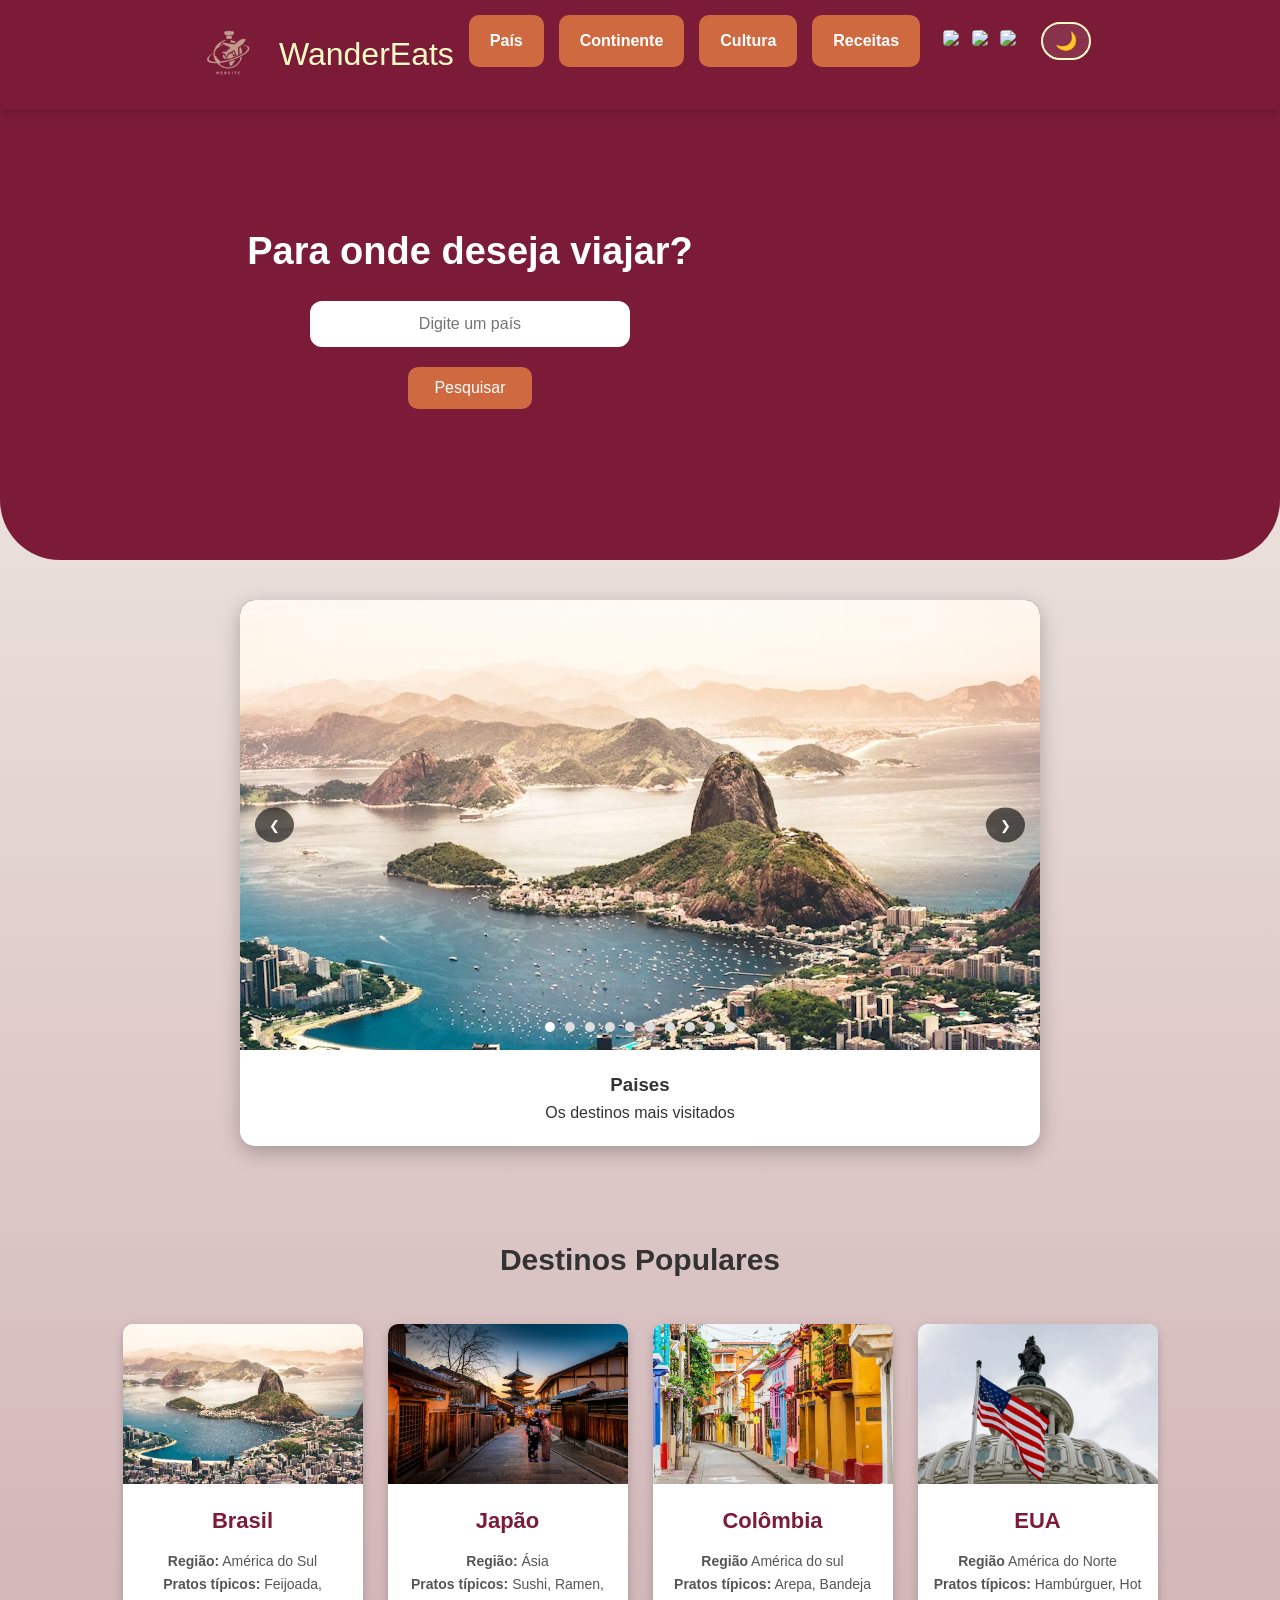
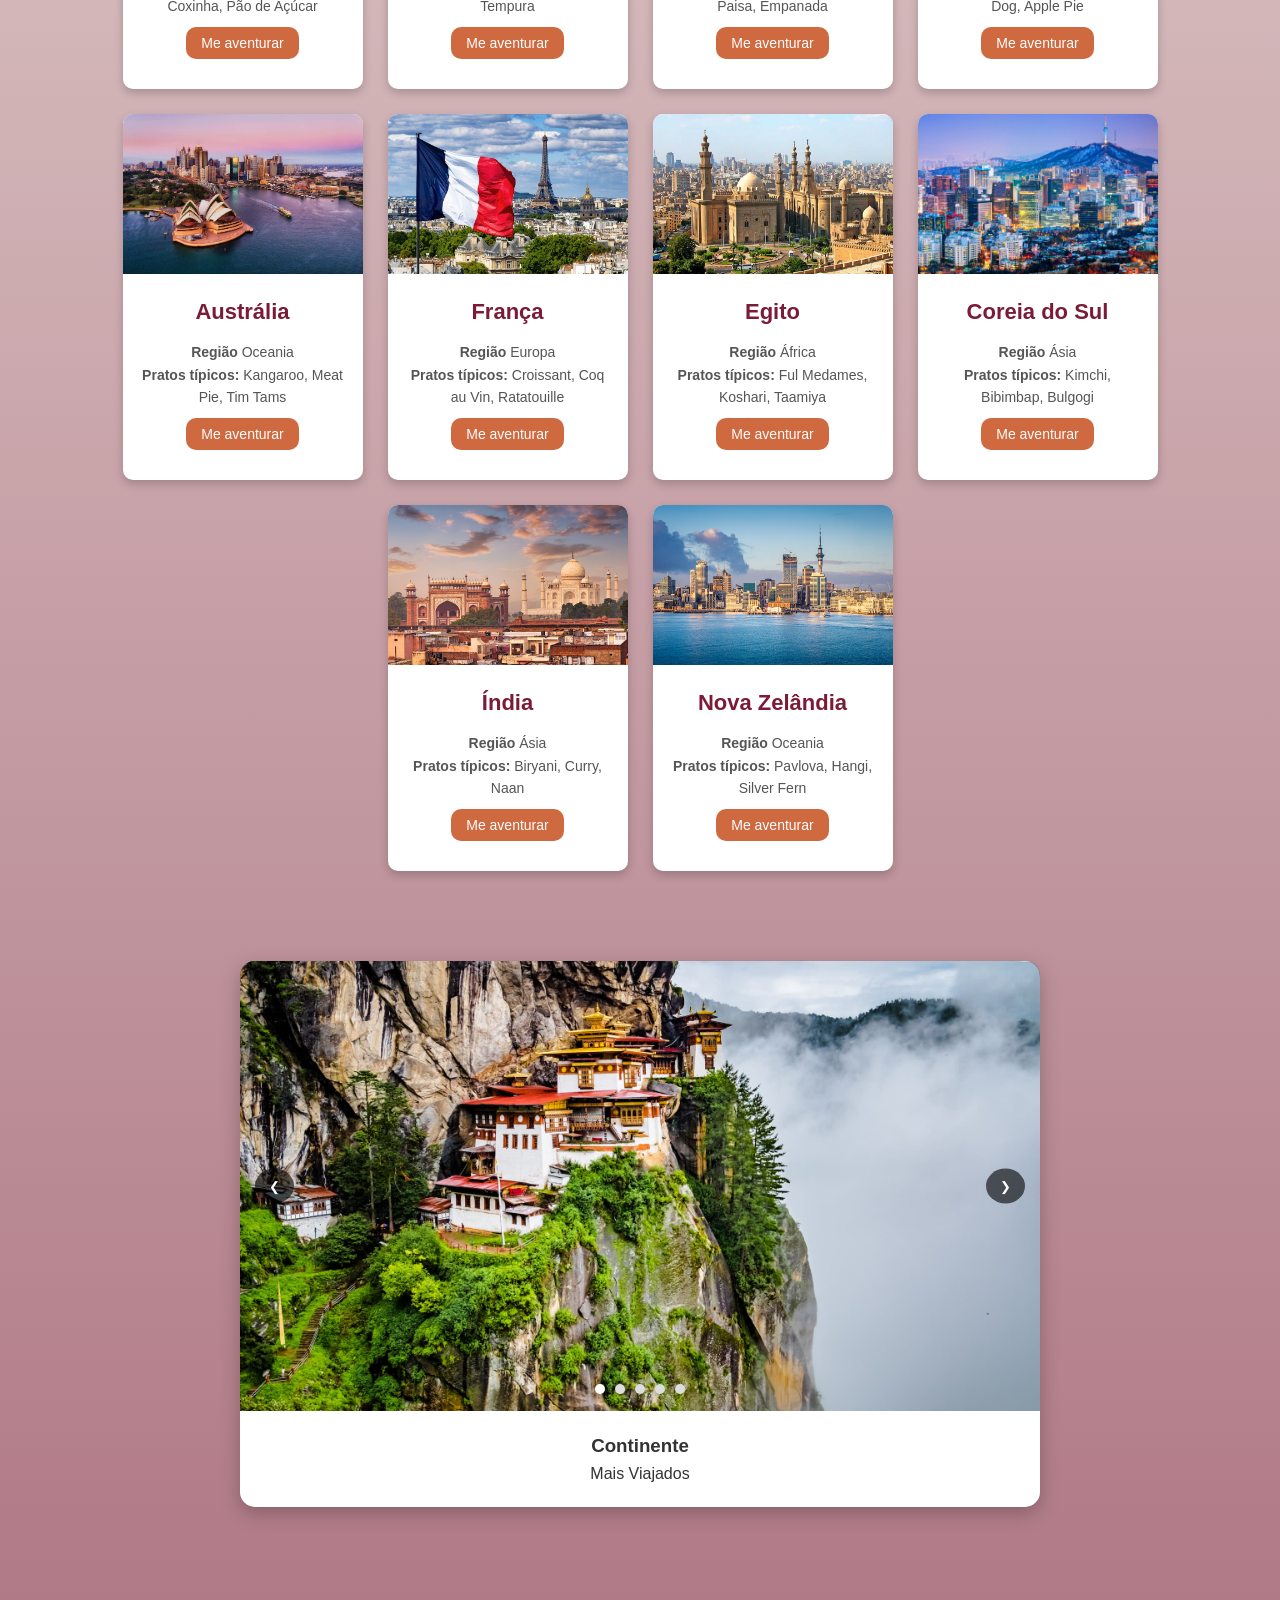
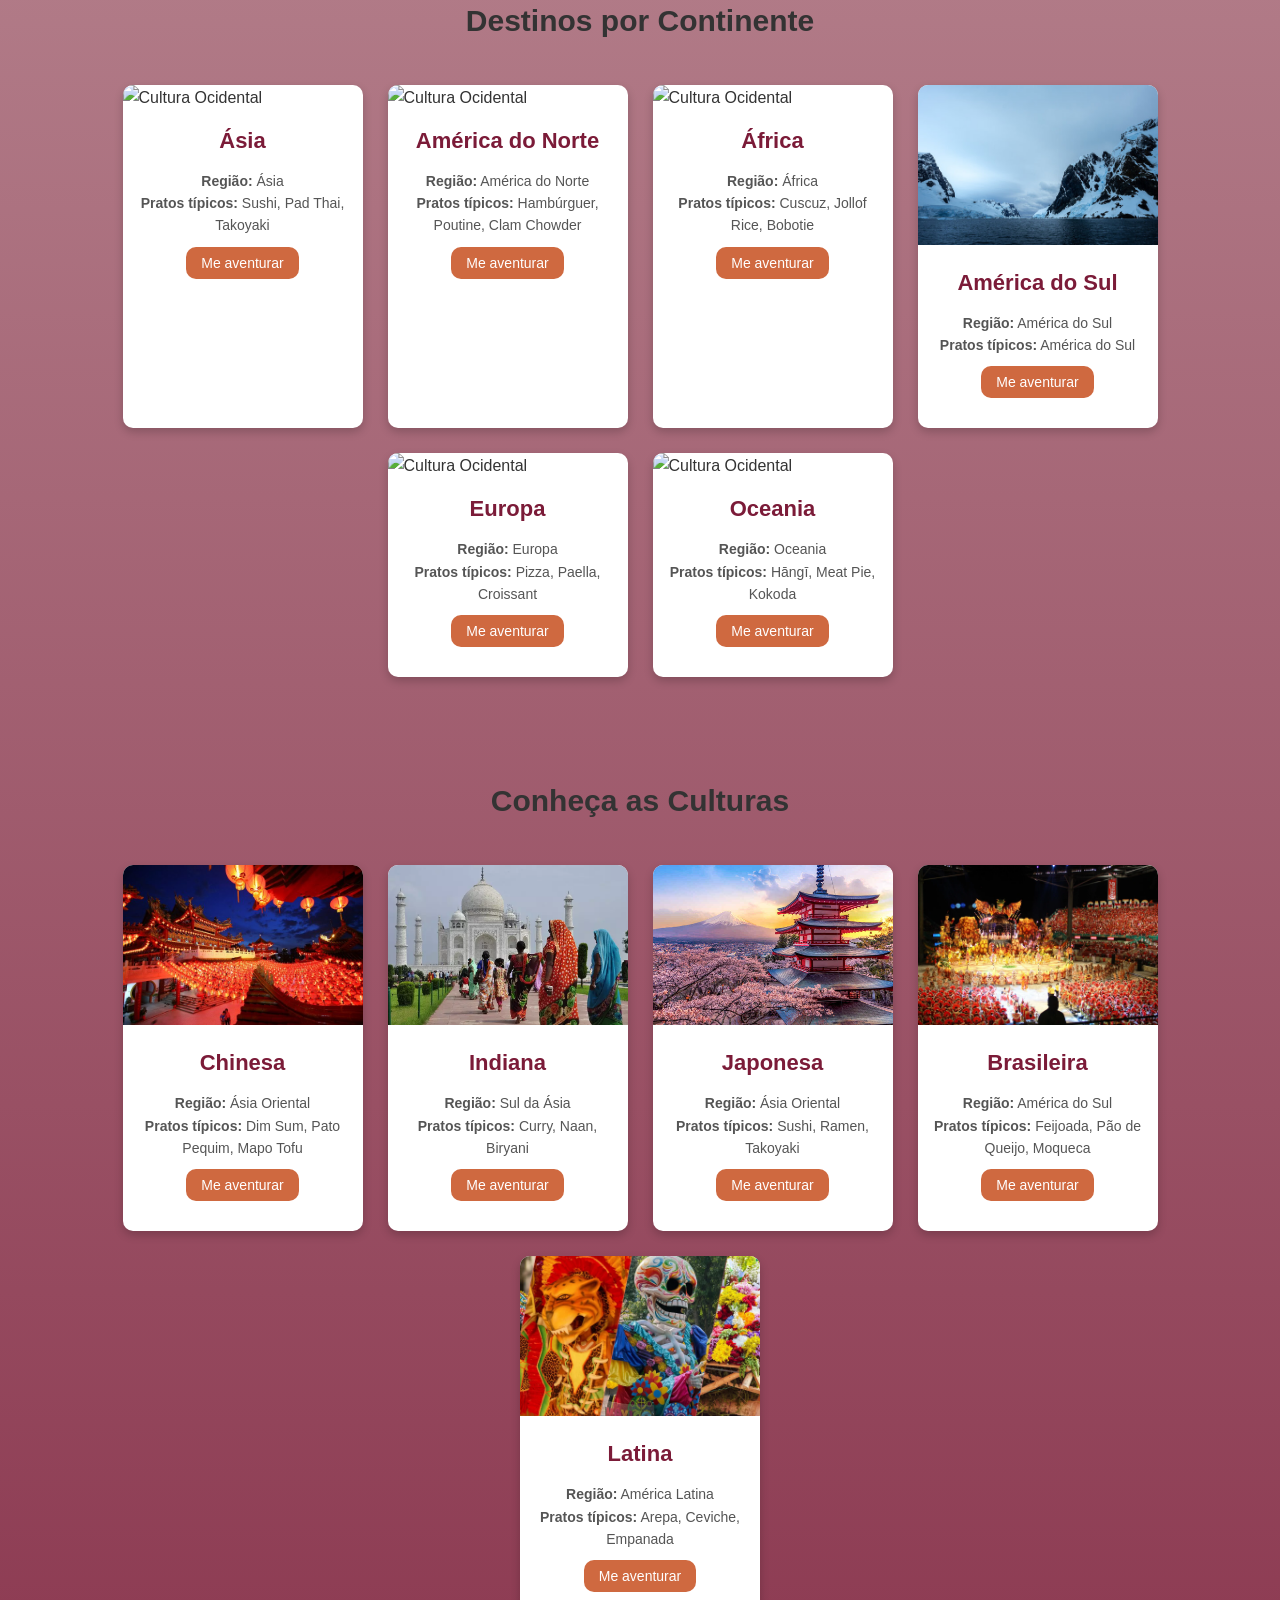
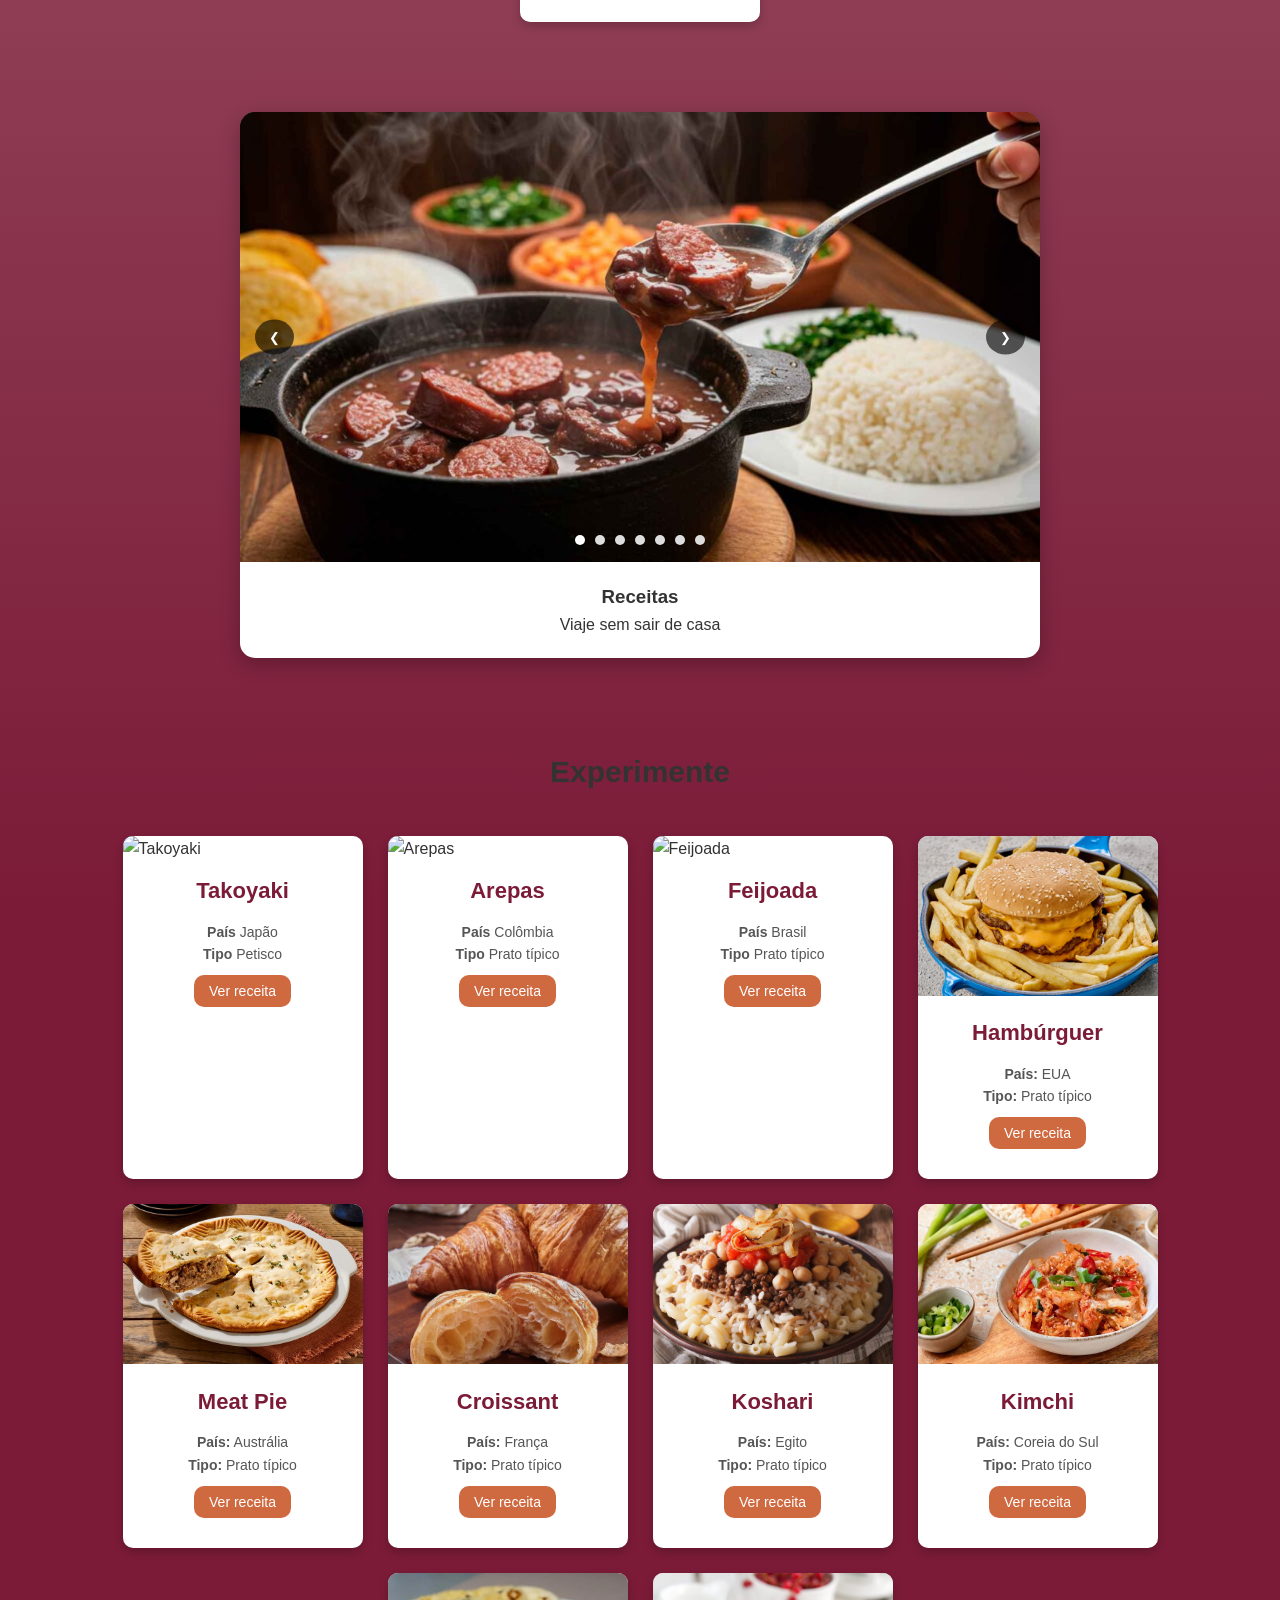
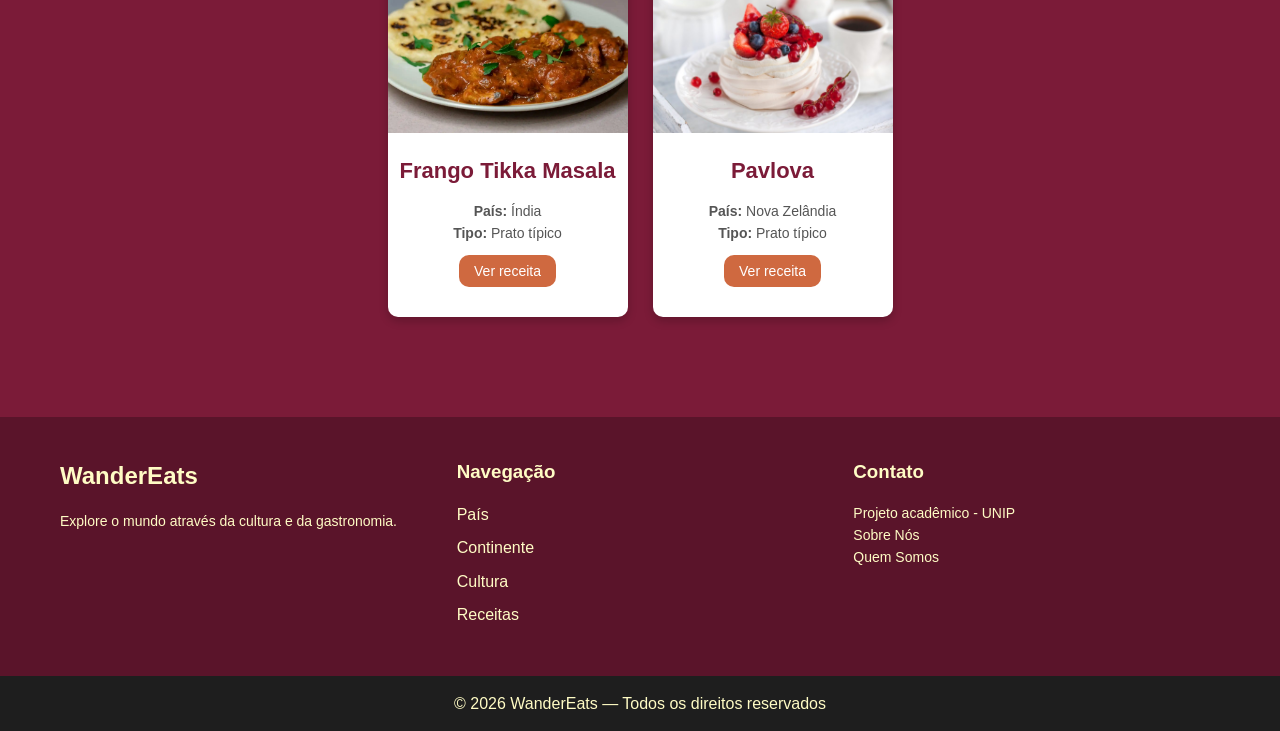
==== commit 42801913: "Update index.html" ====
--- a/index.html
+++ b/index.html
@@ -156,8 +156,6 @@
 
 <section id="slider-continente" class="container destaque slider-area">
 
-  <h2 data-i18n="continentes">Continentes</h2>
-
   <div class="card-principal">
     <div class="slider">
       <div class="slides">
@@ -196,8 +194,6 @@
 </section>
 
 <section id="slider-receita" class="container destaque slider-area">
-
-  <h2 data-i18n="receitas">Receitas</h2>
 
   <div class="card-principal">
     <div class="slider">
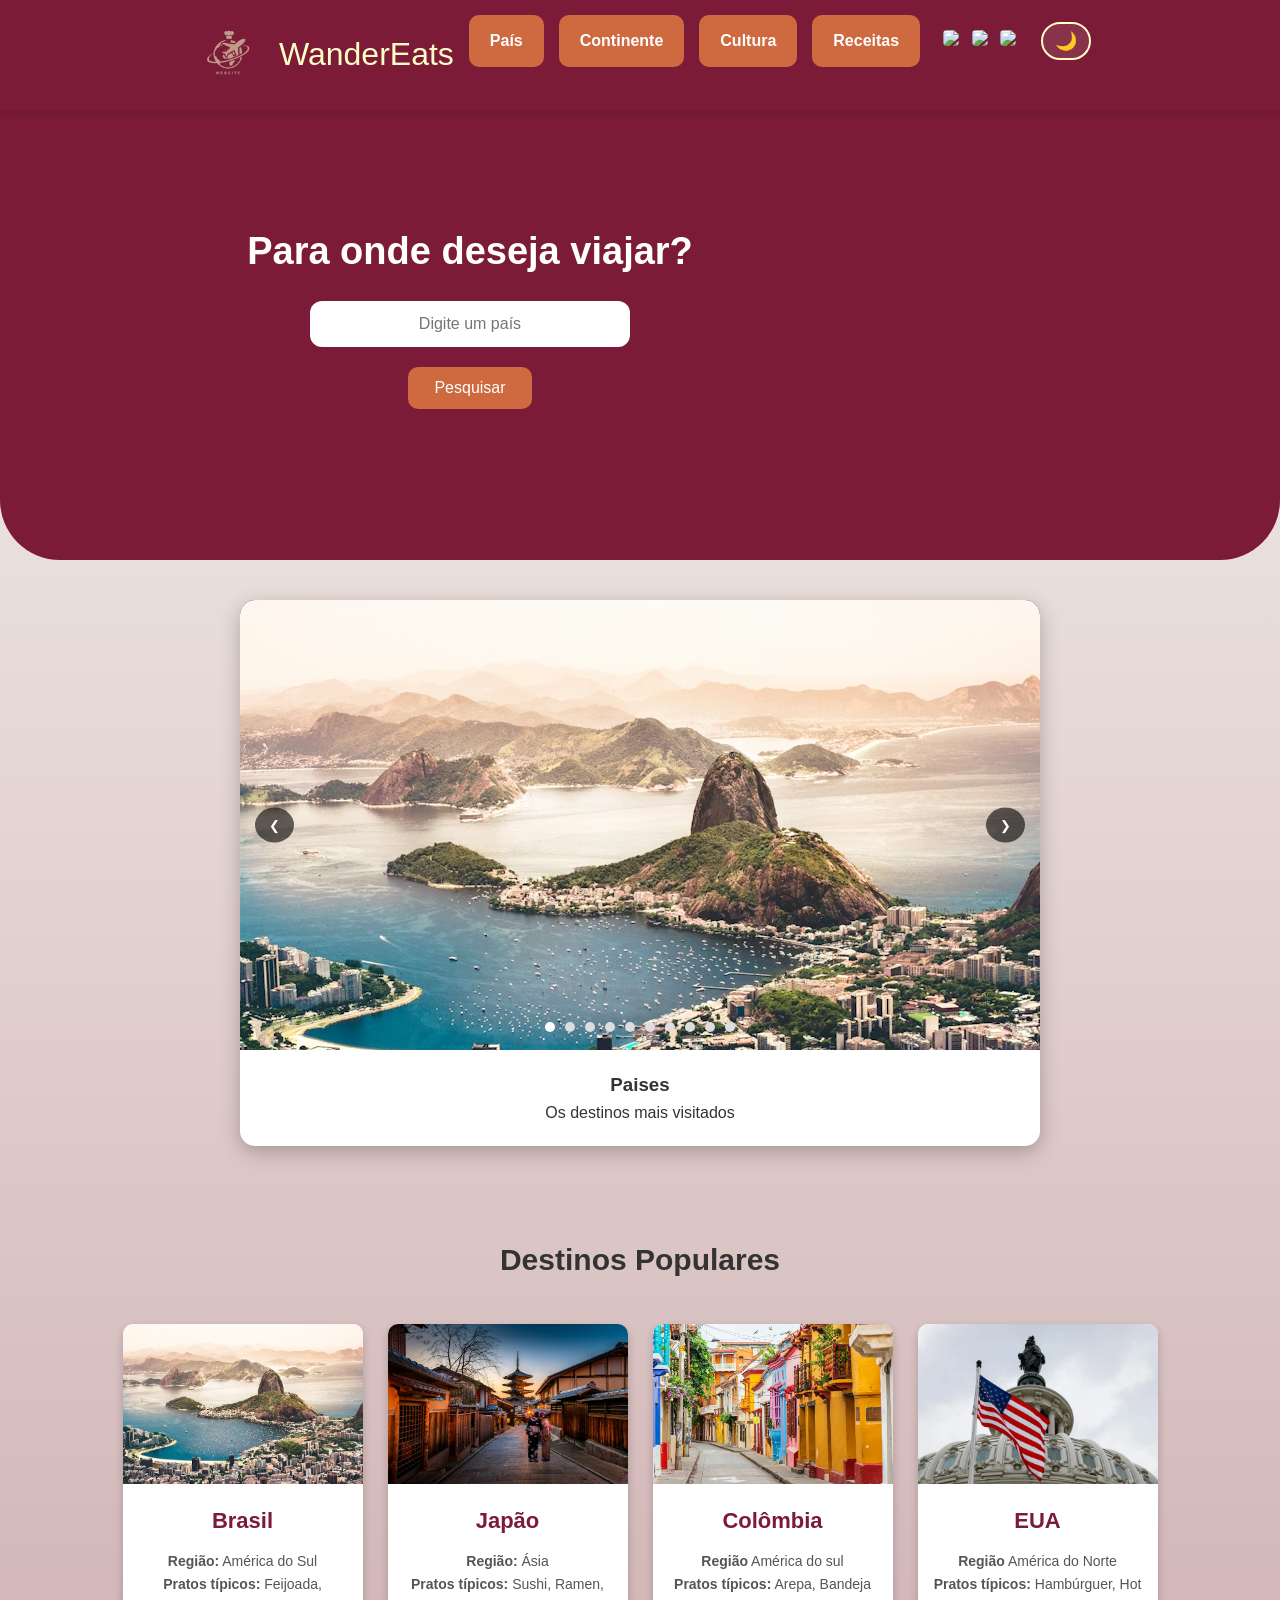
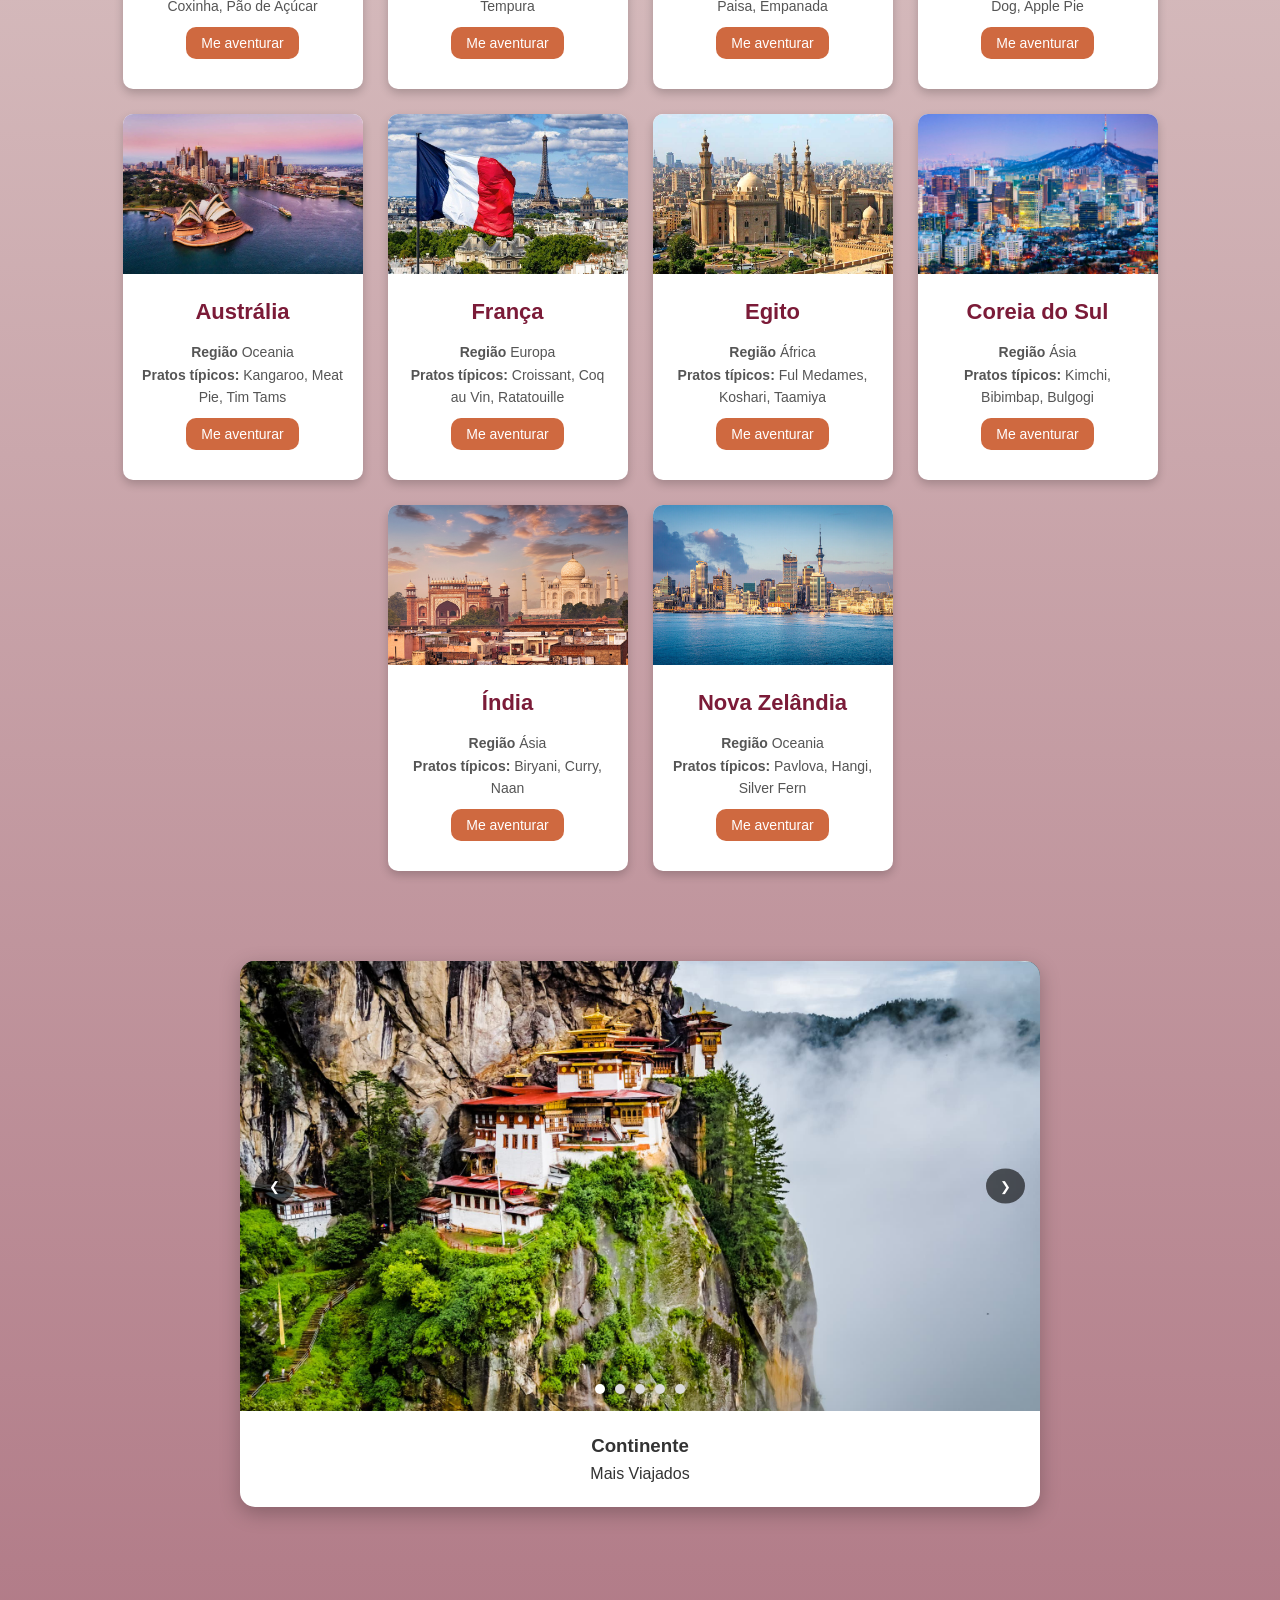
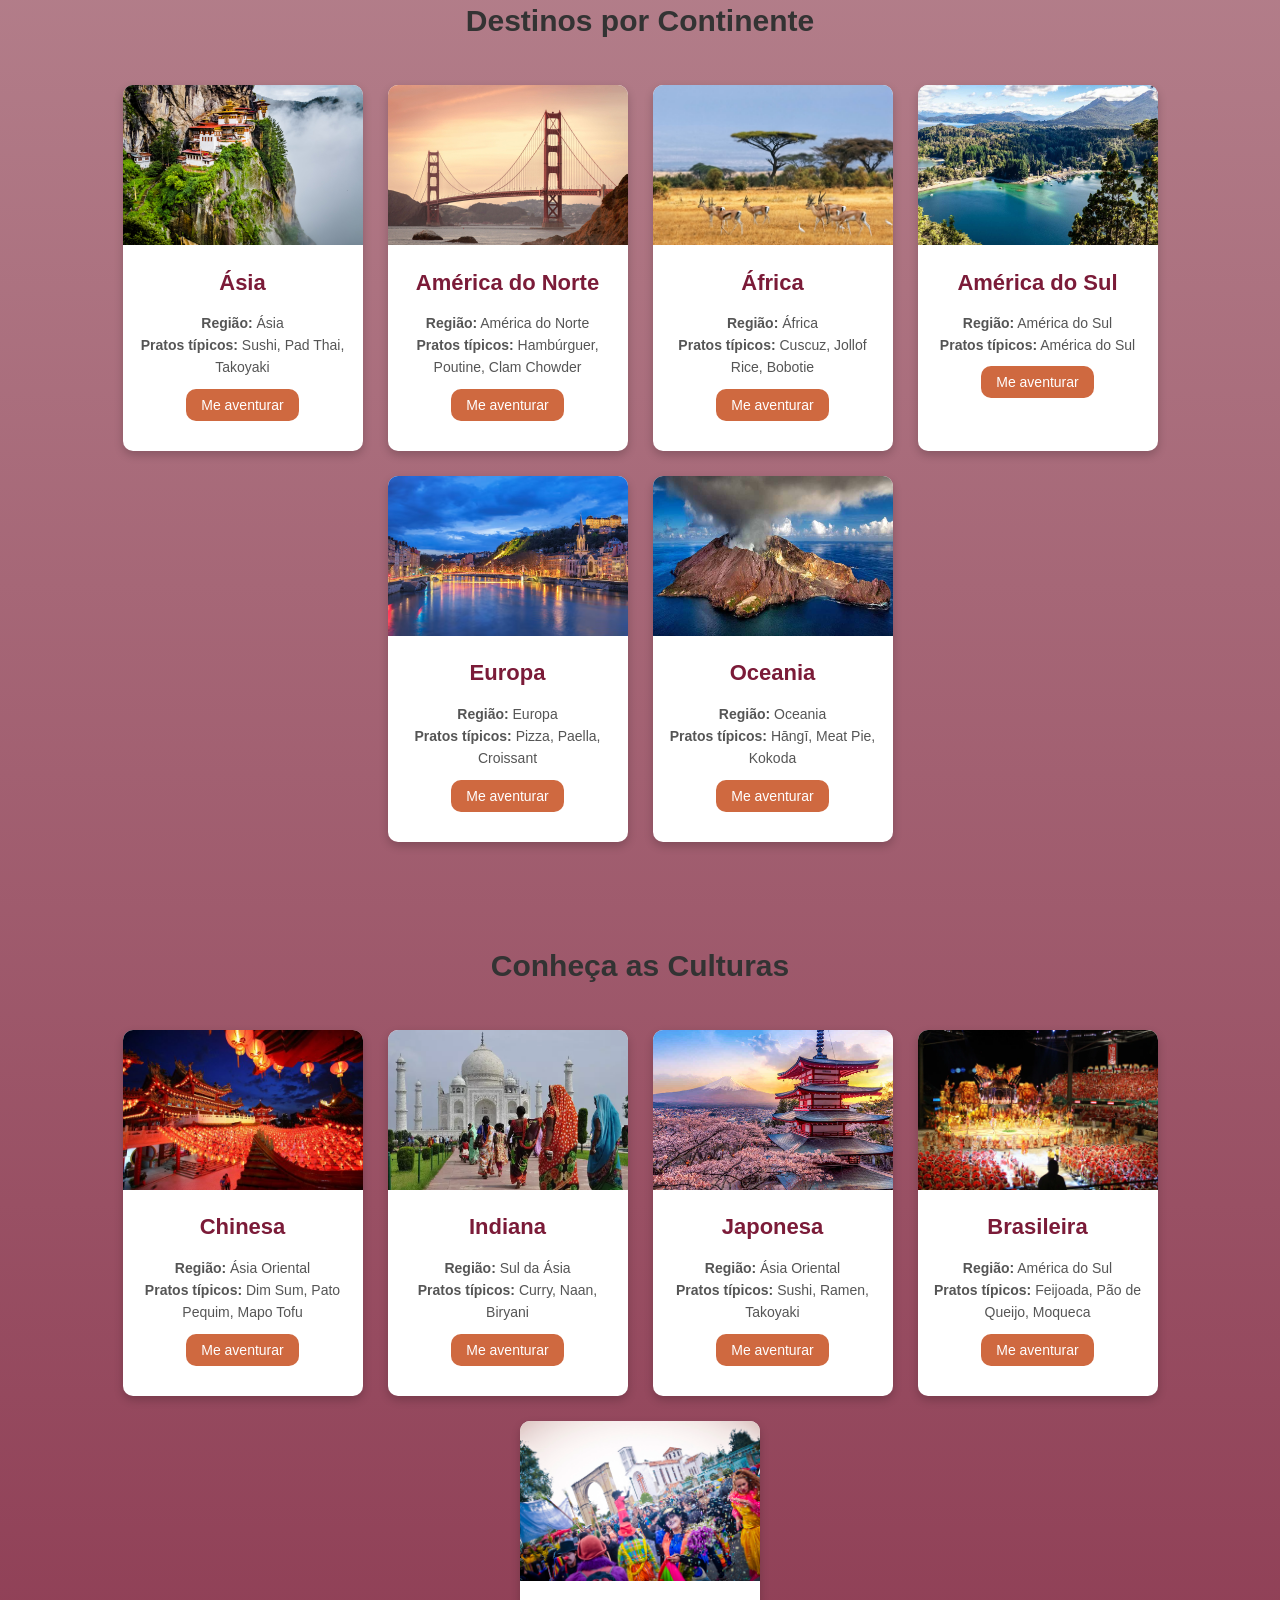
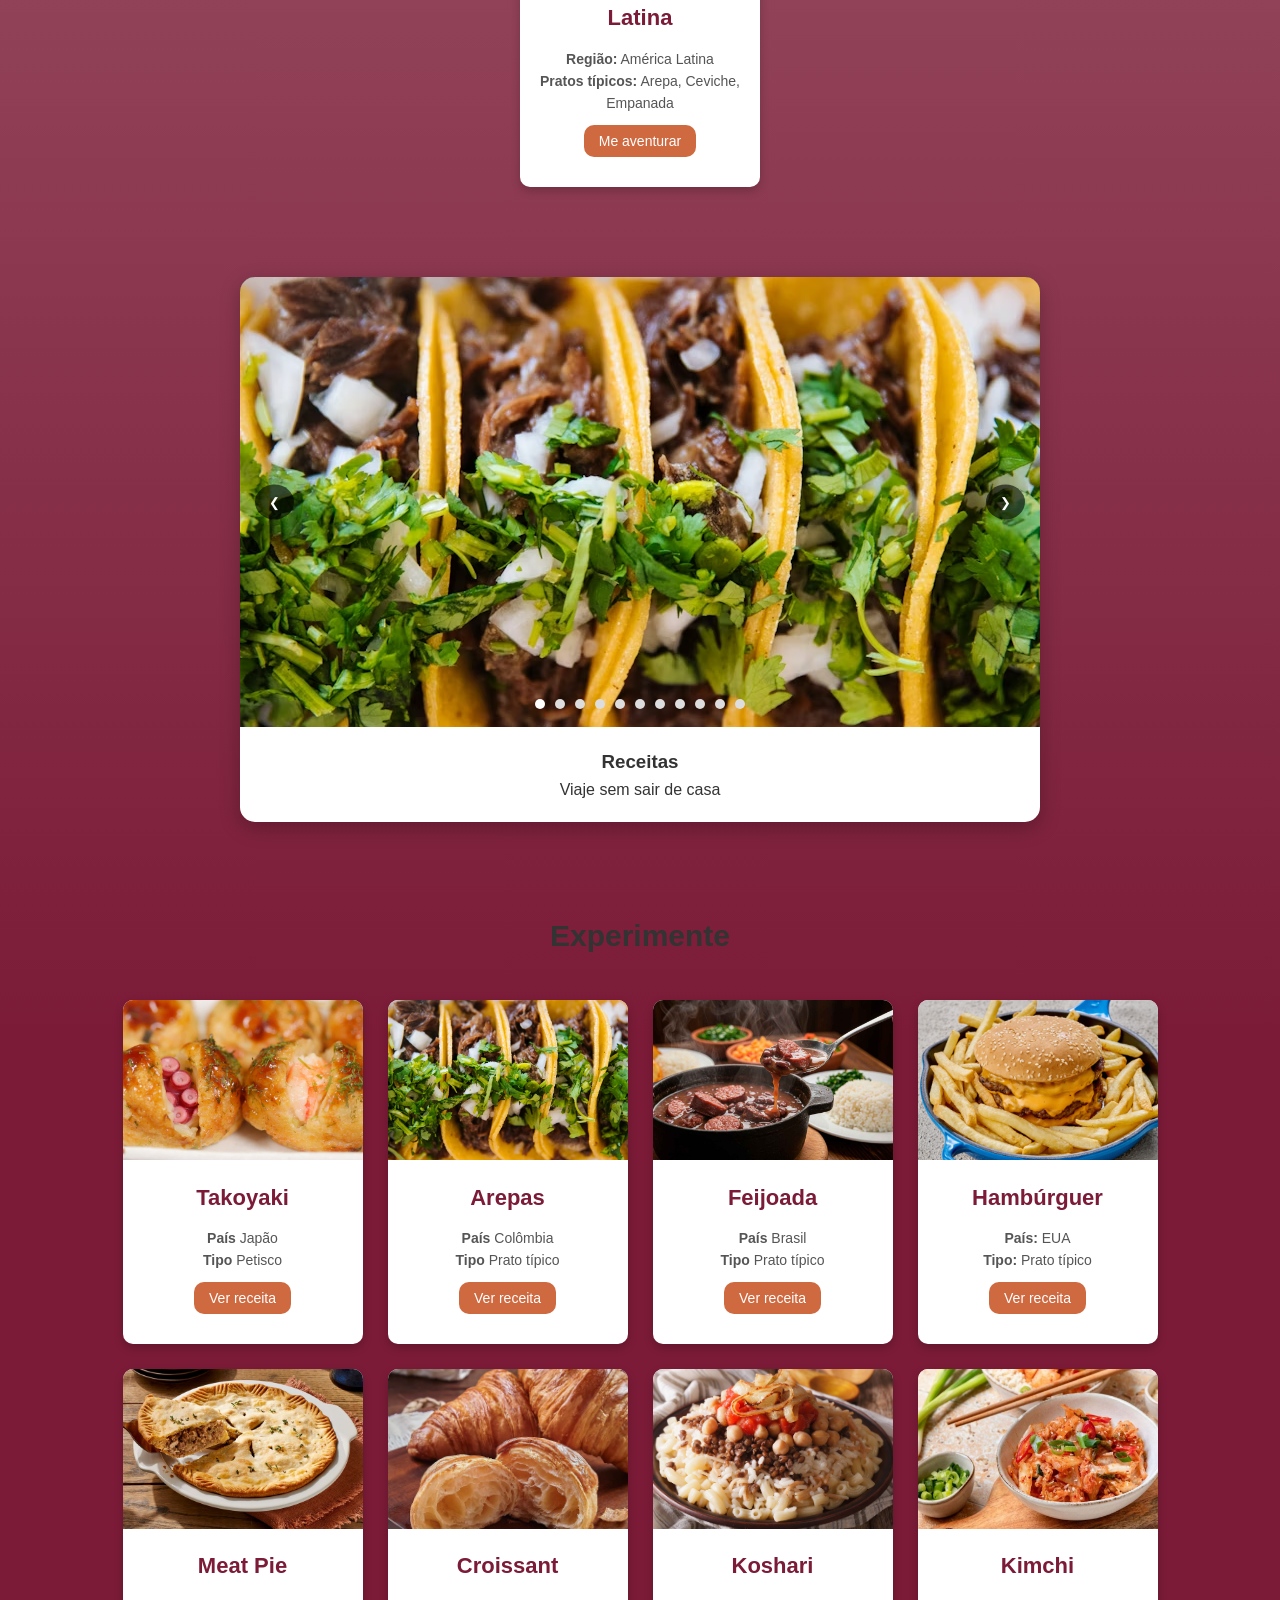
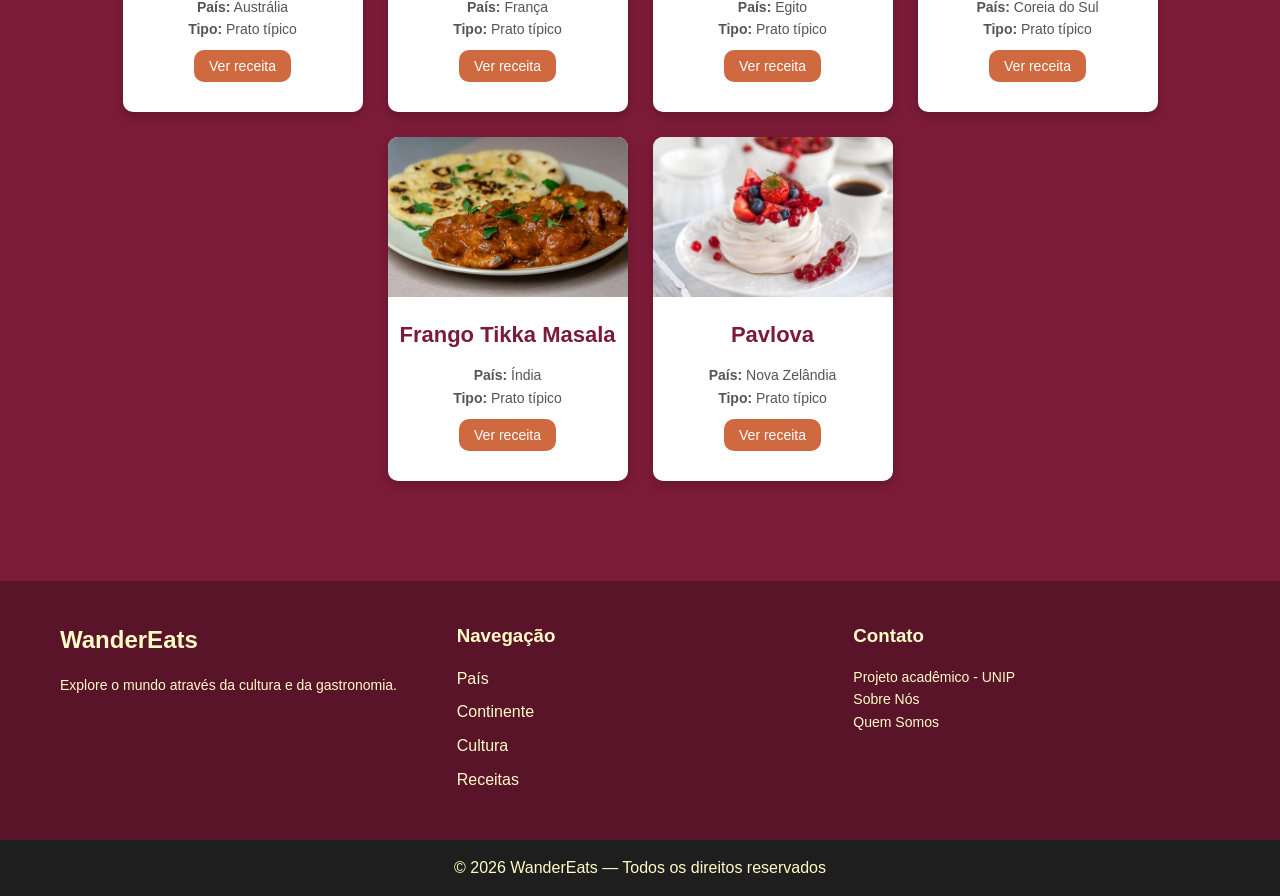
==== commit 05ab7bbf: "Update index.html" ====
--- a/index.html
+++ b/index.html
@@ -198,13 +198,17 @@
   <div class="card-principal">
     <div class="slider">
       <div class="slides">
-        <img src="imagens/receita/feijoada.png" alt="Feijoada">
-        <img src="imagens/receita/takoyaki.png" alt="Takoyaki">
-        <img src="imagens/receita/arepas.png" alt="Arepas">
-        <img src="imagens/receita/meat-pie.png" alt="Meat Pie">
-        <img src="imagens/receita/koshari.png" alt="Koshari">
-        <img src="imagens/receita/croissant.png" alt="Croissant">
-        <img src="imagens/receita/hamburguer.png" alt="Hamburguer">
+        <img src="imagens/receita/arepas.png" alt="Feijoada">
+        <img src="imagens/receita/bandeja-paisa.png" alt="Takoyaki">
+        <img src="imagens/receita/croissant.png" alt="Arepas">
+        <img src="imagens/receita/feijoada.png" alt="Meat Pie">
+        <img src="imagens/receita/frango-tikka-masala.png" alt="Koshari">
+        <img src="imagens/receita/hamburguer.png" alt="Croissant">
+        <img src="imagens/receita/kimchi.png" alt="Hamburguer">
+        <img src="imagens/receita/koshari.png" alt="Hamburguer">
+        <img src="imagens/receita/meat-pie.png" alt="Hamburguer">
+        <img src="imagens/receita/pavlova.png" alt="Hamburguer">
+        <img src="imagens/receita/takoyaki.png" alt="Hamburguer">
       </div>
 
       <button class="prev">❮</button>
